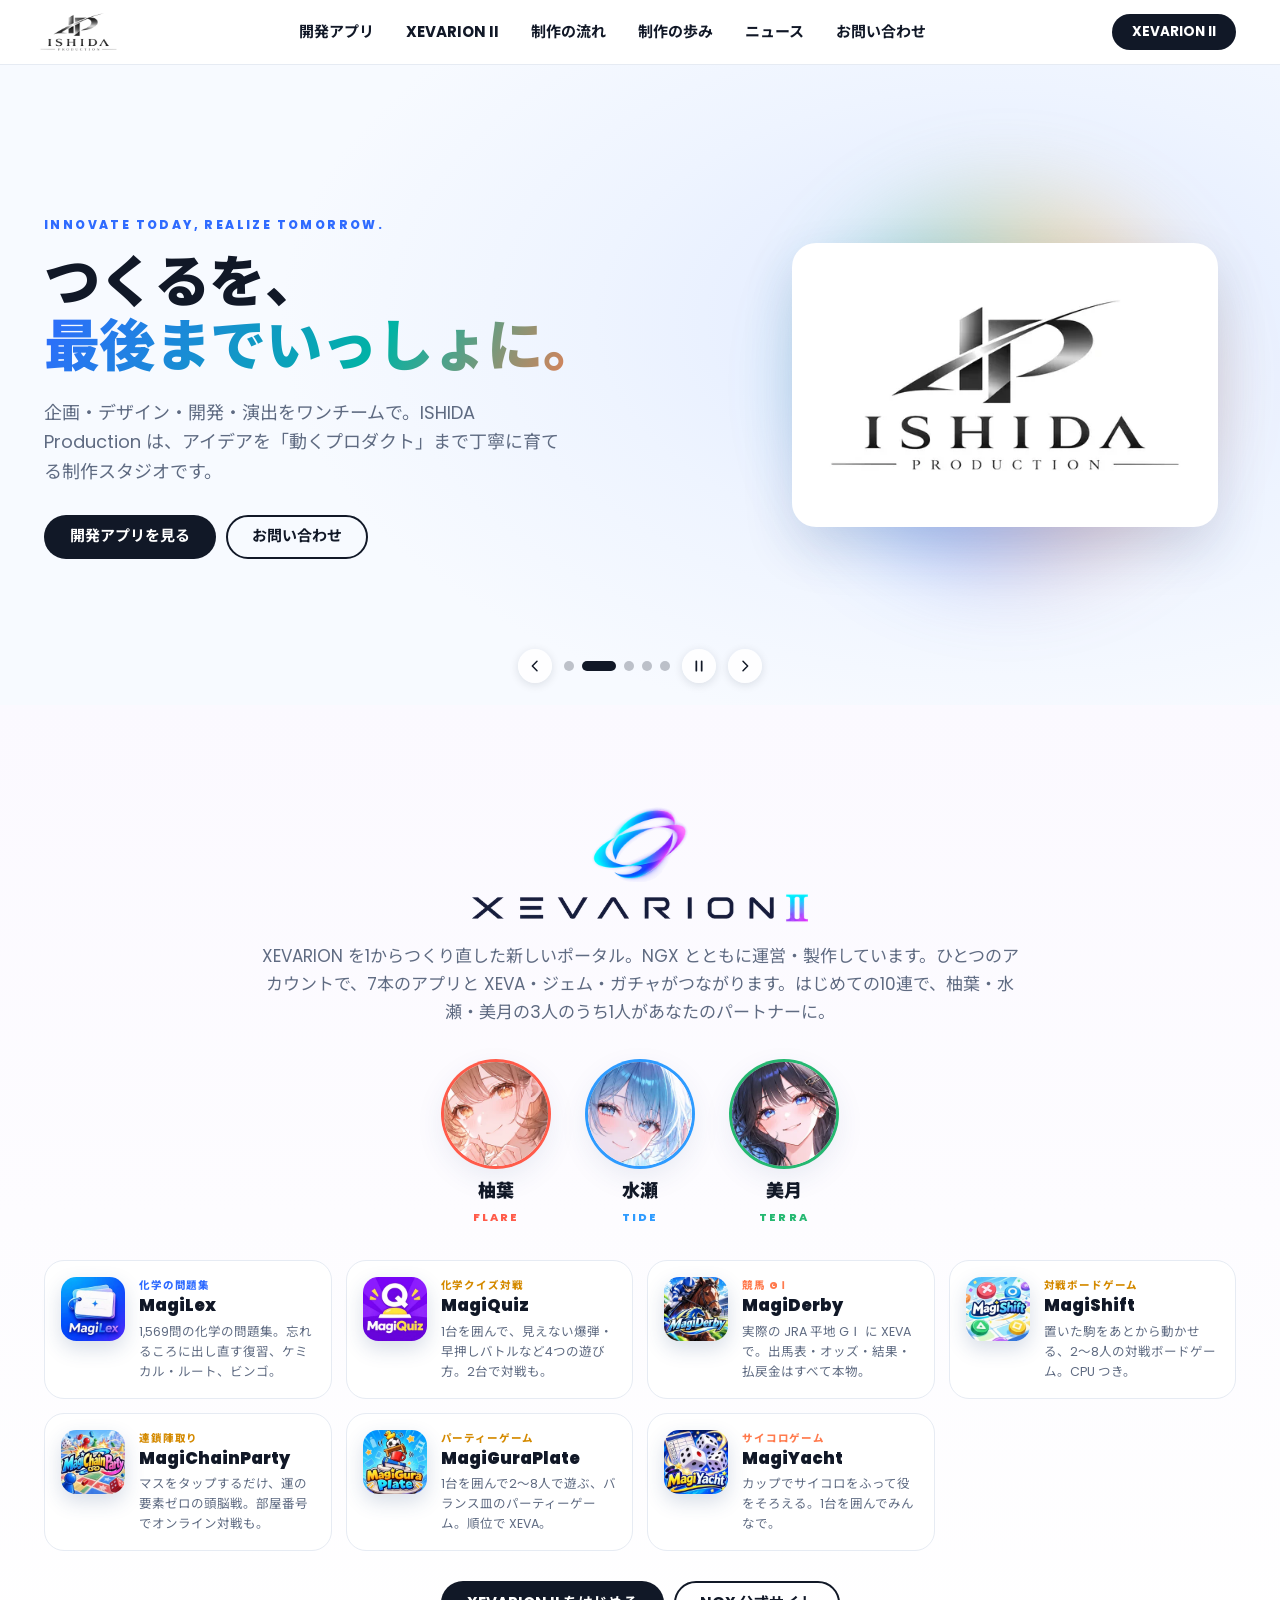
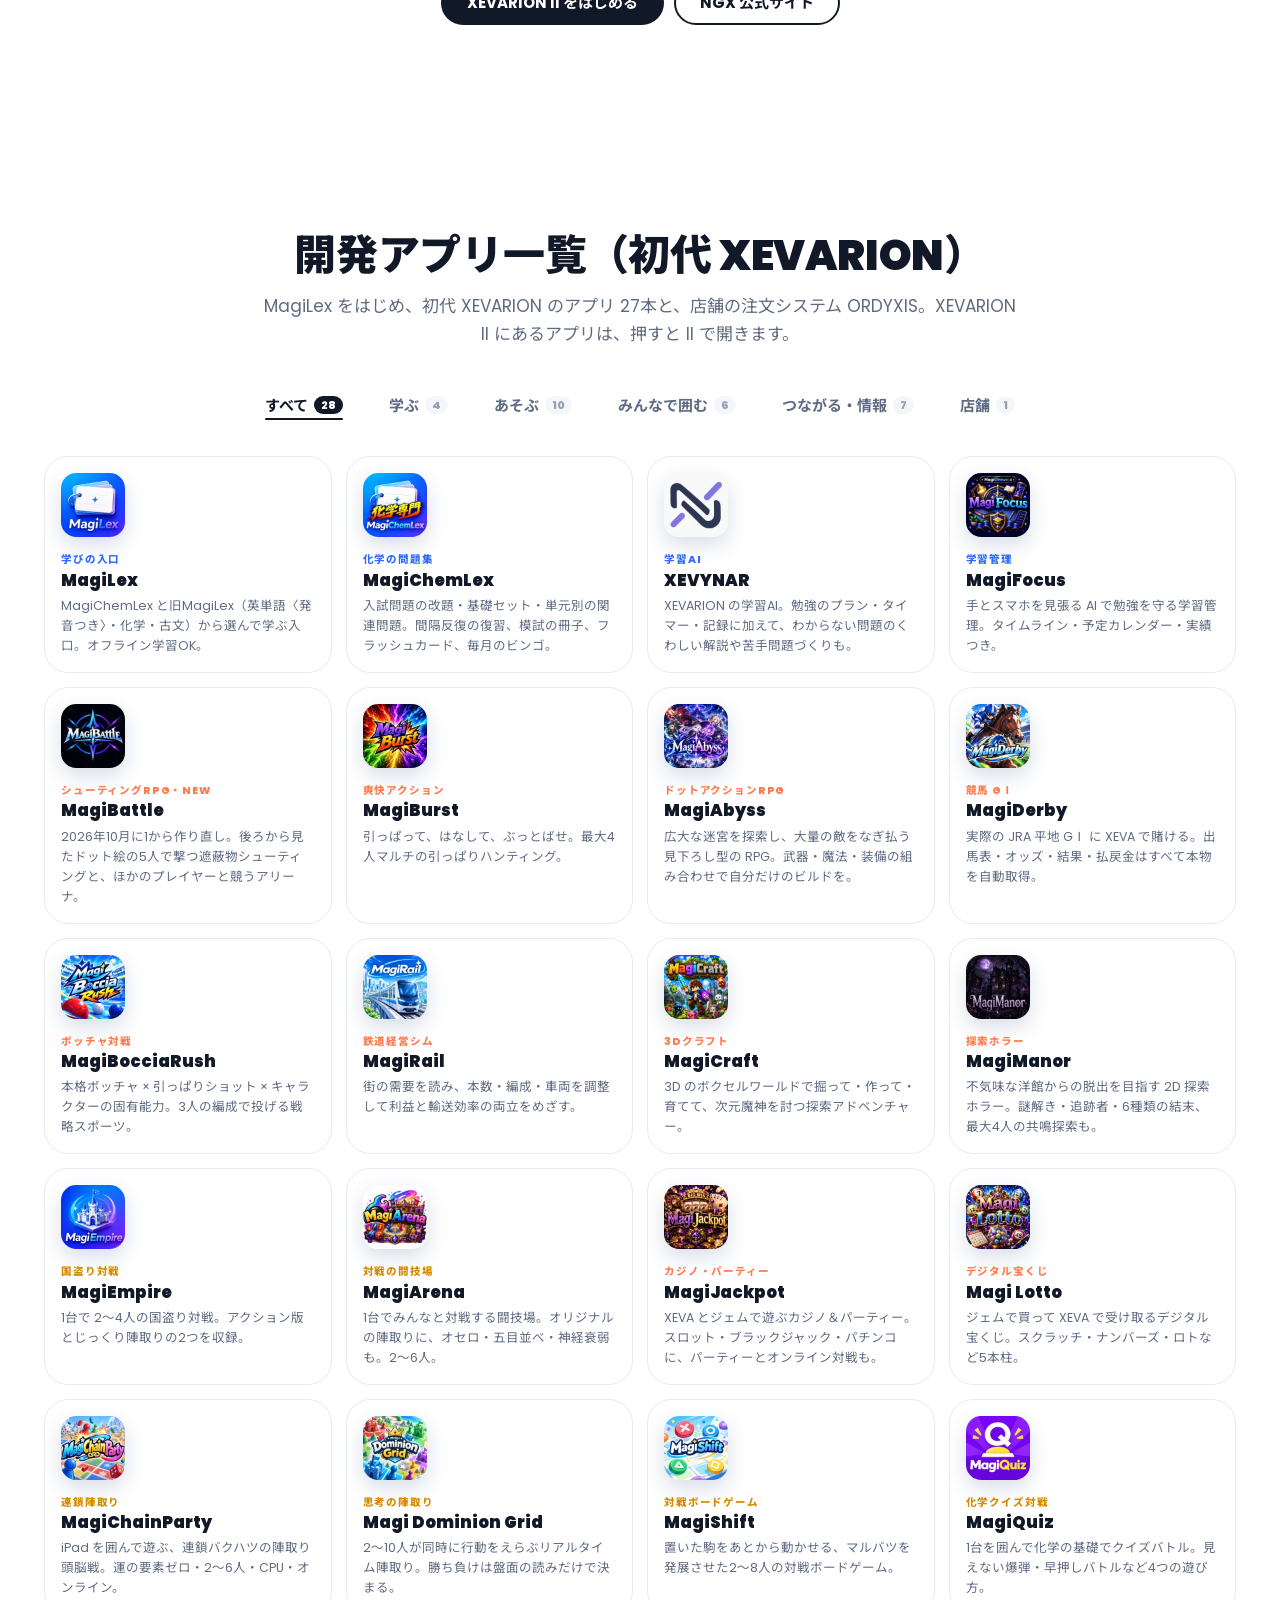
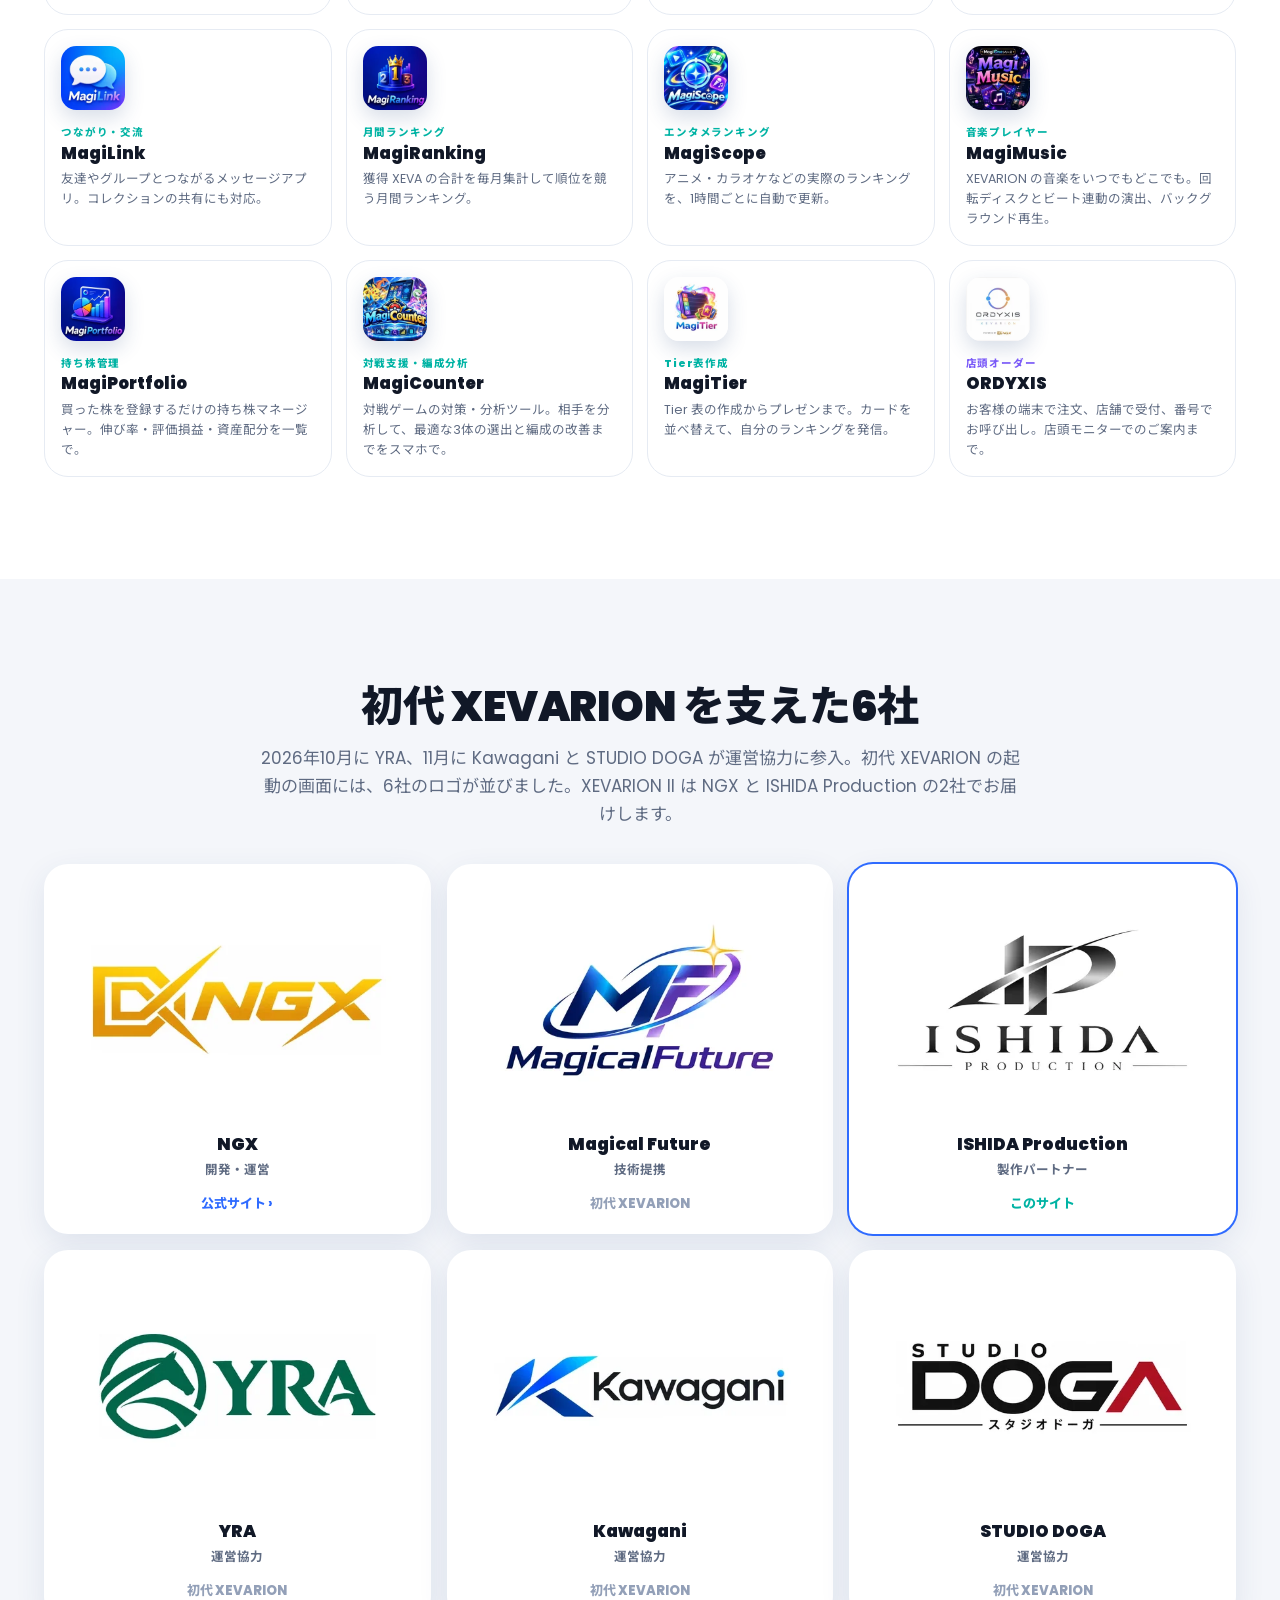
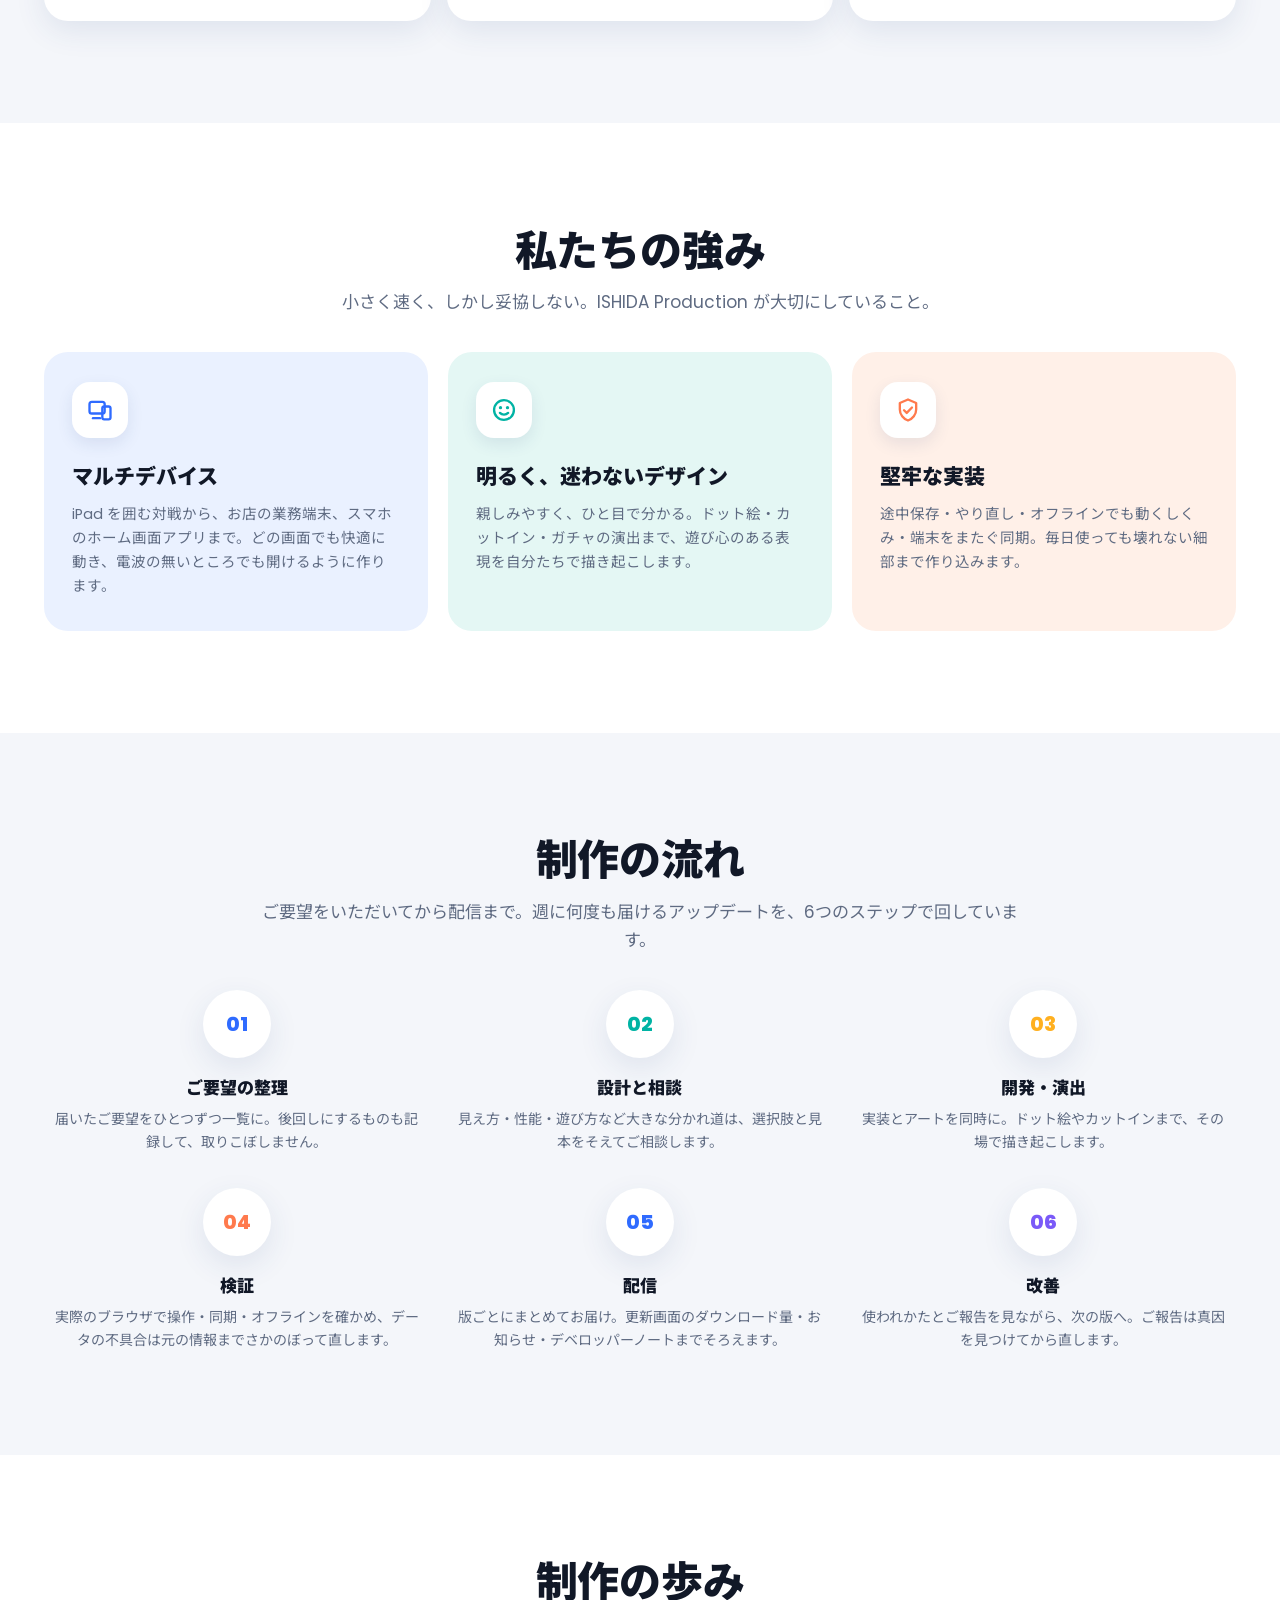
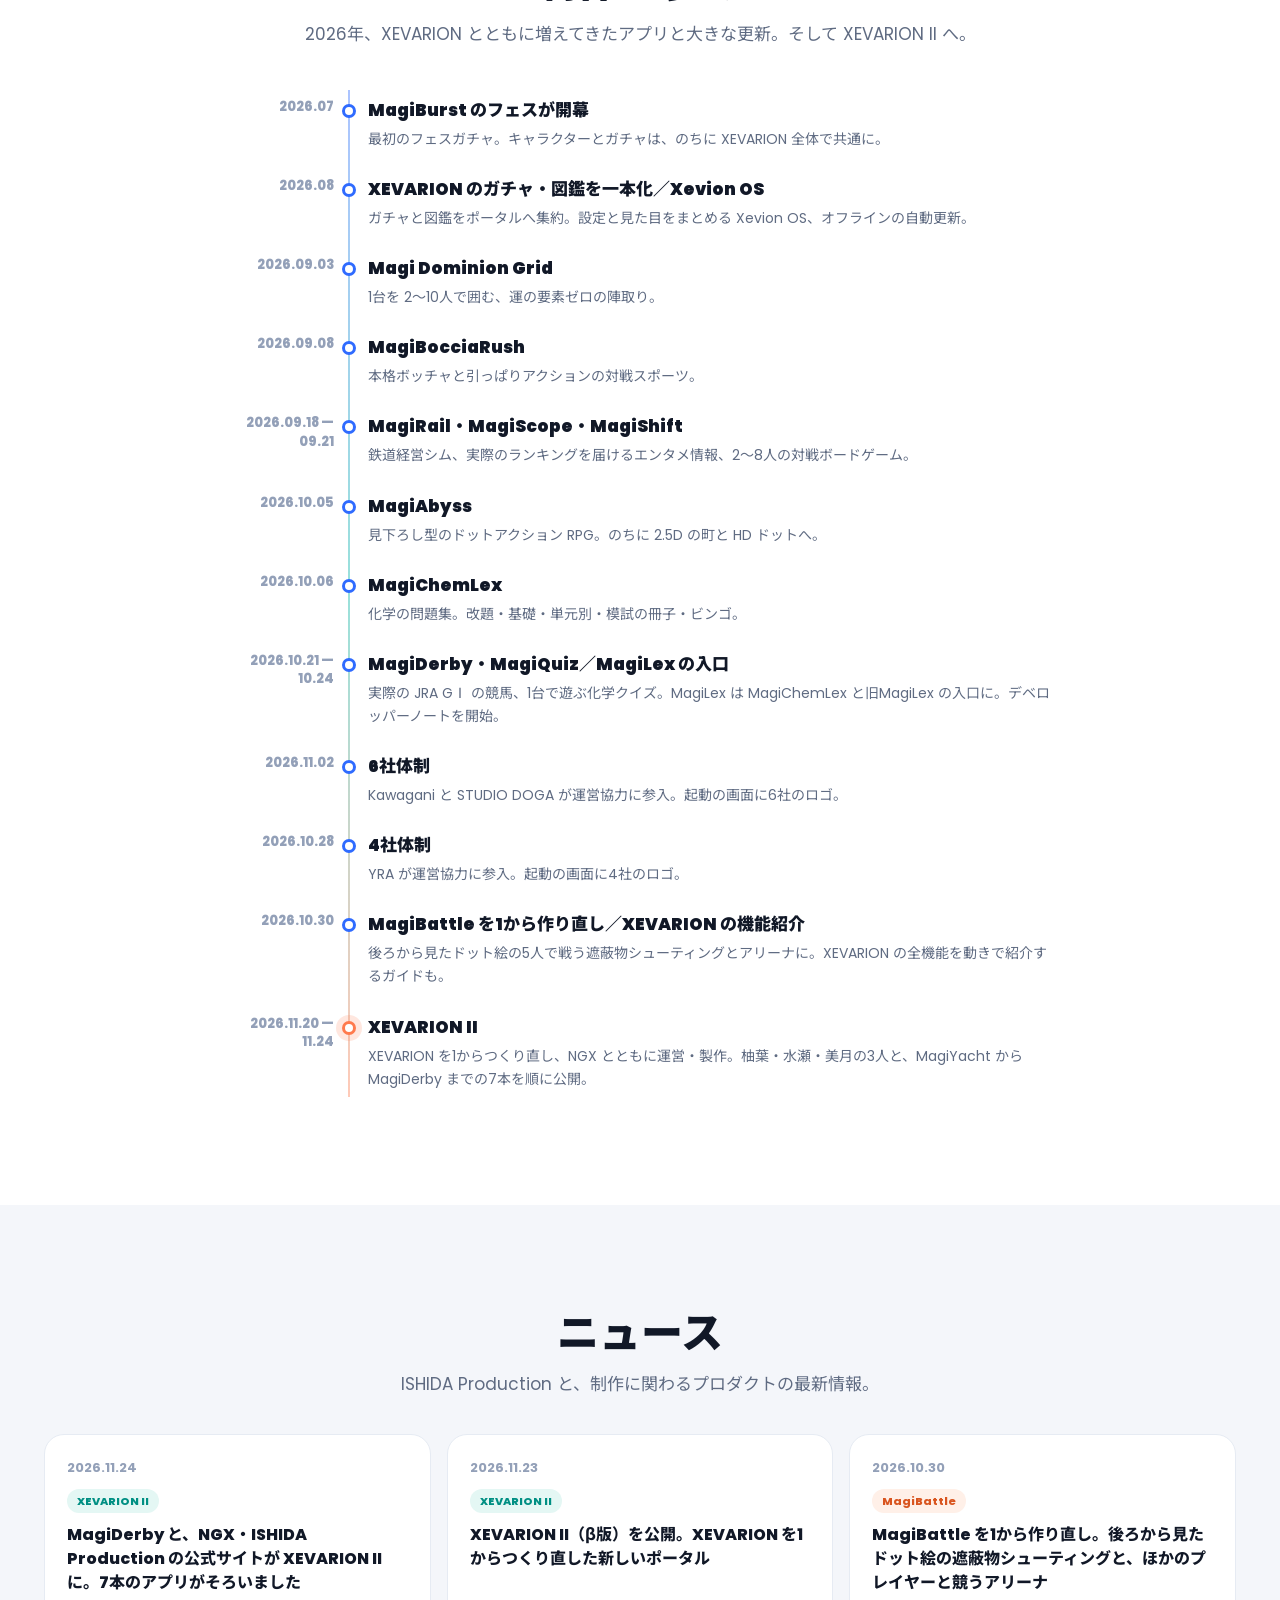
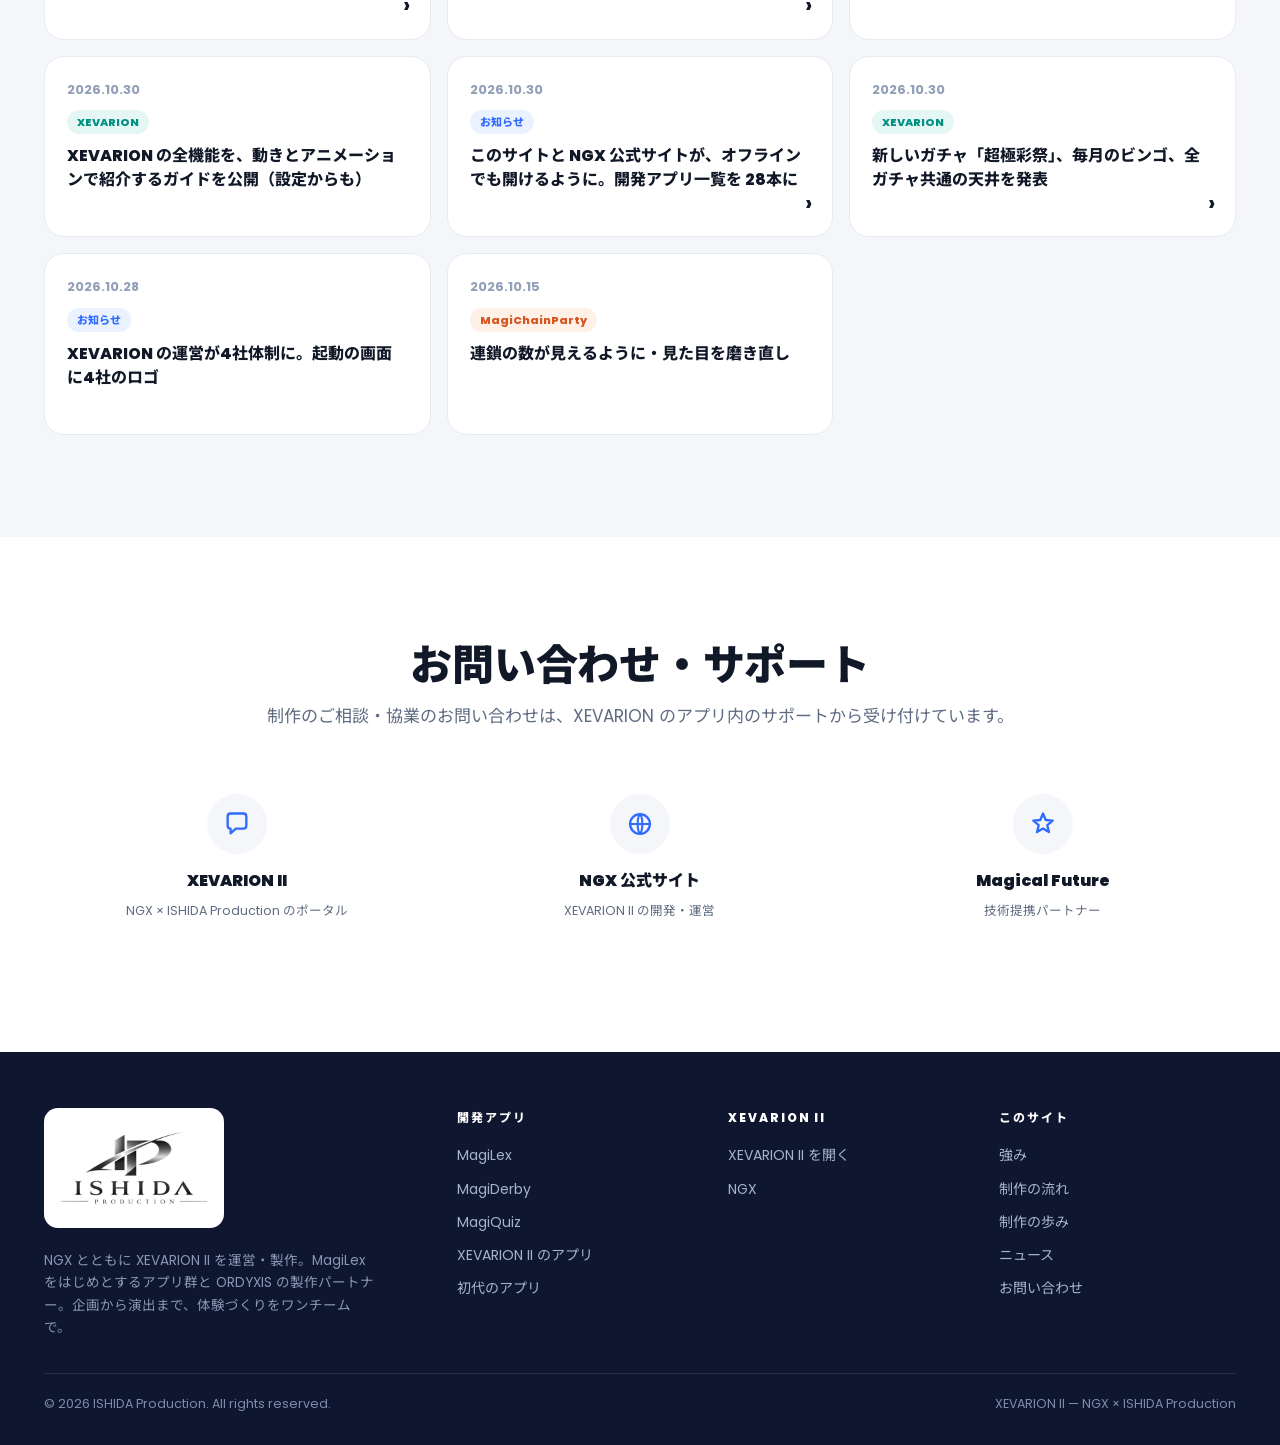
==== sites/ishida/index.html @ fee87d07 "XEVARION II 2026-11-24-2" ====
<!DOCTYPE html>
<html lang="ja">
<head>
<meta charset="UTF-8">
<meta name="viewport" content="width=device-width, initial-scale=1.0, viewport-fit=cover">
<title>ISHIDA Production — 製作パートナー | XEVARION II・ORDYXIS・MagiOneX</title>
<meta name="description" content="ISHIDA Production は、企画・デザイン・開発・演出をワンチームで手がける制作スタジオ。NGX とともに XEVARION II を運営・製作し、MagiLex をはじめとするアプリ群と ORDYXIS の製作パートナーを務めています。">
<meta name="theme-color" content="#ffffff">
<link rel="icon" href="../../assets/apps/ishida-96.webp" type="image/webp">
<link rel="apple-touch-icon" href="../../assets/apps/ishida-192.webp">
<link rel="preconnect" href="https://fonts.googleapis.com">
<link rel="preconnect" href="https://fonts.gstatic.com" crossorigin>
<link href="https://fonts.googleapis.com/css2?family=Poppins:wght@500;600;700;800&family=Noto+Sans+JP:wght@400;500;700;900&display=swap" rel="stylesheet">
<!-- ★★ 2026-10-30 作り直し（ご指定「最新の情報に更新し、1から作り直す」「NGX と分けて、Apple 以外の Samsung などの別のものをベースに」「配色は現在とあまり変わらないように」）。
     見た目は css/style.css、動き（切りかわるヒーロー・札の切りかえ・メニュー）は js/main.js。お問い合わせの入力欄はやめた（個人の情報を集めない）。
     ★★ 2026-10-30（2回目）ご指定「開発アプリ一覧に MagiLex をはじめとするほとんどのアプリ」「制作過程などの内容も最新のものに」「オフラインで開けるように」
       → 実績を<b>開発アプリ一覧</b>（28本・札で絞りこみ）に・制作の流れを今のやりかた（6ステップ）に・<b>制作の歩み</b>（年表）を追加・
         sw.js（このフォルダ）でオフラインでも開ける。
     ★ 2026-11-24 XEVARION II の src/sites/ishida へ移した（ご回答「初代は残し、II を主役に」「初代だけのアプリはリンクを外す」「II からは新しいタブで開く」）。
       ・ヒーローの1枚目と、すぐ下の節に XEVARION II（3人・7本のアプリ）。初代の開発アプリ一覧・6社・歩み・ニュースは「これまで」として残した
       ・II にあるアプリ（MagiChemLex は II の MagiLex）は ../../index.html#/app/<id> へ。初代だけのアプリ・初代のページへのリンクは外した
       ・絵：II のアプリは assets/apps/、初代だけのアプリのアイコンと6社のロゴは assets/sites/（tools/build_assets.py が art/sites/ から作る）。オフラインは II の SW -->
<link rel="stylesheet" href="css/style.css?v=1">
</head>
<body>

<!-- ===== 上のバー ===== -->
<header class="hd" id="hd">
  <div class="wrap hd-in">
    <a class="brand" href="#top" aria-label="ISHIDA Production トップへ">
      <img src="../../assets/sites/brand/ishida-540.webp" alt="ISHIDA Production">
    </a>
    <nav class="gnav" aria-label="サイト内">
      <a href="#works">開発アプリ</a>
      <a href="#xevarion2">XEVARION II</a>
      <a href="#process">制作の流れ</a>
      <a href="#history">制作の歩み</a>
      <a href="#news">ニュース</a>
      <a href="#contact">お問い合わせ</a>
    </nav>
    <div class="hd-util">
      <a class="pill sm fill" href="../../index.html">XEVARION II</a>
      <button class="hamb" id="hamb" aria-label="メニュー" aria-expanded="false"><span></span><span></span><span></span></button>
    </div>
  </div>
</header>
<div class="drawer" id="drawer" aria-hidden="true">
  <div class="drawer-in">
    <a href="#works">開発アプリ</a>
    <a href="#xevarion2">XEVARION II</a>
    <a href="#strength">強み</a>
    <a href="#process">制作の流れ</a>
    <a href="#history">制作の歩み</a>
    <a href="#news">ニュース</a>
    <a href="#contact">お問い合わせ</a>
    <a class="pill fill" href="../../index.html">XEVARION II を開く</a>
  </div>
</div>

<main id="top">

  <!-- ===== ヒーロー（切りかわるスライド） ===== -->
  <section class="kv" id="kv" aria-roledescription="carousel" aria-label="ISHIDA Production のご紹介">
    <div class="kv-track">
      <article class="kv-slide s0 on" aria-roledescription="slide" aria-label="1 / 5">
        <div class="wrap kv-in">
          <div class="kv-txt">
            <span class="kv-eye">XEVARION II ・ 2026.11</span>
            <h2>XEVARION、<br><span class="g">つぎの章へ。</span></h2>
            <p>XEVARION を1からつくり直した新しいポータル XEVARION II を、NGX とともに運営・製作しています。柚葉・水瀬・美月の3人と、7本のアプリから。</p>
            <div class="btns"><a class="pill fill" href="../../index.html">XEVARION II をはじめる</a><a class="pill line" href="#xevarion2">くわしく</a></div>
          </div>
          <div class="kv-art x2" aria-hidden="true">
            <img class="l" src="../../assets/chara/yuzuha/banner-470.webp" alt="">
            <img class="c" src="../../assets/chara/miduki/banner-470.webp" alt="">
            <img class="r" src="../../assets/chara/minase/banner-470.webp" alt="">
          </div>
        </div>
      </article>
      <article class="kv-slide s1" aria-roledescription="slide" aria-label="2 / 5">
        <div class="wrap kv-in">
          <div class="kv-txt">
            <span class="kv-eye">INNOVATE TODAY, REALIZE TOMORROW.</span>
            <h1>つくるを、<br><span class="g">最後までいっしょに。</span></h1>
            <p>企画・デザイン・開発・演出をワンチームで。ISHIDA Production は、アイデアを「動くプロダクト」まで丁寧に育てる制作スタジオです。</p>
            <div class="btns"><a class="pill fill" href="#works">開発アプリを見る</a><a class="pill line" href="#contact">お問い合わせ</a></div>
          </div>
          <div class="kv-art" aria-hidden="true">
            <div class="orb"></div>
            <img class="kv-logo" src="../../assets/sites/brand/ishida-540.webp" alt="">
          </div>
        </div>
      </article>
      <article class="kv-slide s4" aria-roledescription="slide" aria-label="3 / 5">
        <div class="wrap kv-in">
          <div class="kv-txt">
            <span class="kv-eye">28 APPS ・ ONE ACCOUNT</span>
            <h2>MagiLex から<br><span class="g">MagiBattle まで。</span></h2>
            <p>学ぶ・あそぶ・みんなで囲む・つながる。XEVARION のひとつのアカウントで使える 28本のアプリを、企画から演出まで手がけています。</p>
            <div class="btns"><a class="pill fill" href="#works">一覧を見る</a><a class="pill line" href="../../index.html">XEVARION II を開く</a></div>
          </div>
          <div class="kv-art icons" aria-hidden="true">
            <img src="../../assets/apps/lex-192.webp" alt=""><img src="../../assets/sites/apps/magibattle-192.webp" alt=""><img src="../../assets/sites/apps/magichemlex-192.webp" alt="">
            <img src="../../assets/sites/apps/magiabyss-192.webp" alt=""><img src="../../assets/sites/apps/magiburst-192.webp" alt=""><img src="../../assets/apps/derby-192.webp" alt="">
            <img src="../../assets/apps/shift-192.webp" alt=""><img src="../../assets/apps/chain-192.webp" alt=""><img src="../../assets/apps/quiz-192.webp" alt="">
          </div>
        </div>
      </article>
      <article class="kv-slide s2" aria-roledescription="slide" aria-label="4 / 5">
        <div class="wrap kv-in">
          <div class="kv-txt">
            <span class="kv-eye">XEVARION ・ 2026.10</span>
            <h2>6社で、<br><span class="g">XEVARION を。</span></h2>
            <p>NGX・Magical Future・ISHIDA Production・YRA、そして運営協力に参入した Kawagani と STUDIO DOGA。起動の画面に並ぶ6社のロゴとともに、毎日の体験をお届けします。</p>
            <div class="btns"><a class="pill fill" href="#xevarion">体制を見る</a><a class="pill line" href="../../index.html">XEVARION II を開く</a></div>
          </div>
          <div class="kv-art grid4" aria-hidden="true">
            <span><img src="../../assets/sites/brand/ngx-540.webp" alt=""></span>
            <span><img src="../../assets/sites/brand/magicalfuture-540.webp" alt=""></span>
            <span><img src="../../assets/sites/brand/ishida-540.webp" alt=""></span>
            <span><img src="../../assets/sites/brand/yra-540.webp" alt=""></span>
            <span><img src="../../assets/sites/brand/kawagani-540.webp" alt=""></span>
            <span><img src="../../assets/sites/brand/studiodoga-540.webp" alt=""></span>
          </div>
        </div>
      </article>
      <article class="kv-slide s3" aria-roledescription="slide" aria-label="5 / 5">
        <div class="wrap kv-in">
          <div class="kv-txt">
            <span class="kv-eye">ONLINE ORDER SYSTEM</span>
            <h2>お店の注文を、<br><span class="g">スマホから。</span></h2>
            <p>ORDYXIS は、お客様の端末で注文し、番号でお呼び出しする店頭オンラインオーダーシステム。ISHIDA Production が製作パートナーを務めています。</p>
            <div class="btns"><a class="pill fill" href="#works">そのほかの開発アプリ</a></div>
          </div>
          <div class="kv-art app" aria-hidden="true">
            <img src="../../assets/sites/apps/ordyxis-512.webp" alt="">
          </div>
        </div>
      </article>
    </div>
    <div class="kv-ctl">
      <button class="kv-arrow prev" id="kvPrev" aria-label="前へ"><svg viewBox="0 0 24 24"><path d="M15 5l-7 7 7 7" fill="none" stroke="currentColor" stroke-width="2.2" stroke-linecap="round" stroke-linejoin="round"/></svg></button>
      <div class="kv-dots" id="kvDots" role="tablist"></div>
      <button class="kv-play" id="kvPlay" aria-label="一時停止"><svg class="ps" viewBox="0 0 24 24"><path d="M8 5v14M16 5v14" stroke="currentColor" stroke-width="2.6" stroke-linecap="round"/></svg><svg class="pl" viewBox="0 0 24 24"><path d="M8 5l11 7-11 7z" fill="currentColor"/></svg></button>
      <button class="kv-arrow next" id="kvNext" aria-label="次へ"><svg viewBox="0 0 24 24"><path d="M9 5l7 7-7 7" fill="none" stroke="currentColor" stroke-width="2.2" stroke-linecap="round" stroke-linejoin="round"/></svg></button>
    </div>
  </section>

  <!-- ===== XEVARION II（2026-11-24・主役） ===== -->
  <section class="sec x2" id="xevarion2">
    <div class="wrap">
      <div class="sec-hd rv">
        <img class="x2-mark" src="../../assets/brand/mark-512.webp" alt=""><img class="x2-word" src="../../assets/brand/wordmark-navy-560.webp" alt="XEVARION II">
        <p>XEVARION を1からつくり直した新しいポータル。NGX とともに運営・製作しています。ひとつのアカウントで、7本のアプリと XEVA・ジェム・ガチャがつながります。はじめての10連で、柚葉・水瀬・美月の3人のうち1人があなたのパートナーに。</p>
      </div>
      <div class="x2-chars rv">
        <span style="--c:#ff5b4a"><img src="../../assets/chara/yuzuha/face-256.webp" alt="" loading="lazy"><b>柚葉</b><small>FLARE</small></span>
        <span style="--c:#2e9bff"><img src="../../assets/chara/minase/face-256.webp" alt="" loading="lazy"><b>水瀬</b><small>TIDE</small></span>
        <span style="--c:#25b871"><img src="../../assets/chara/miduki/face-256.webp" alt="" loading="lazy"><b>美月</b><small>TERRA</small></span>
      </div>
      <div class="apps">
        <a class="app rv" data-c="learn" href="../../index.html#/app/lex"><img src="../../assets/apps/lex-192.webp" alt="" loading="lazy"><span><small>化学の問題集</small><b>MagiLex</b><i>1,569問の化学の問題集。忘れるころに出し直す復習、ケミカル・ルート、ビンゴ。</i></span></a>
        <a class="app rv d1" data-c="party" href="../../index.html#/app/quiz"><img src="../../assets/apps/quiz-192.webp" alt="" loading="lazy"><span><small>化学クイズ対戦</small><b>MagiQuiz</b><i>1台を囲んで、見えない爆弾・早押しバトルなど4つの遊び方。2台で対戦も。</i></span></a>
        <a class="app rv d2" data-c="game" href="../../index.html#/app/derby"><img src="../../assets/apps/derby-192.webp" alt="" loading="lazy"><span><small>競馬 GⅠ</small><b>MagiDerby</b><i>実際の JRA 平地 GⅠ に XEVA で。出馬表・オッズ・結果・払戻金はすべて本物。</i></span></a>
        <a class="app rv d3" data-c="party" href="../../index.html#/app/shift"><img src="../../assets/apps/shift-192.webp" alt="" loading="lazy"><span><small>対戦ボードゲーム</small><b>MagiShift</b><i>置いた駒をあとから動かせる、2〜8人の対戦ボードゲーム。CPU つき。</i></span></a>
        <a class="app rv" data-c="party" href="../../index.html#/app/chain"><img src="../../assets/apps/chain-192.webp" alt="" loading="lazy"><span><small>連鎖陣取り</small><b>MagiChainParty</b><i>マスをタップするだけ、運の要素ゼロの頭脳戦。部屋番号でオンライン対戦も。</i></span></a>
        <a class="app rv d1" data-c="party" href="../../index.html#/app/gura"><img src="../../assets/apps/gura-192.webp" alt="" loading="lazy"><span><small>パーティーゲーム</small><b>MagiGuraPlate</b><i>1台を囲んで2〜8人で遊ぶ、バランス皿のパーティーゲーム。順位で XEVA。</i></span></a>
        <a class="app rv d2" data-c="game" href="../../index.html#/app/yacht"><img src="../../assets/apps/yacht-192.webp" alt="" loading="lazy"><span><small>サイコロゲーム</small><b>MagiYacht</b><i>カップでサイコロをふって役をそろえる。1台を囲んでみんなで。</i></span></a>
      </div>
      <div class="btns x2-btns rv"><a class="pill fill" href="../../index.html">XEVARION II をはじめる</a><a class="pill line" href="../ngx/">NGX 公式サイト</a></div>
    </div>
  </section>

  <!-- ===== 開発アプリ一覧（札で絞りこむ） ===== -->
  <section class="sec" id="works">
    <div class="wrap">
      <div class="sec-hd rv">
        <h2>開発アプリ一覧（初代 XEVARION）</h2>
        <p>MagiLex をはじめ、初代 XEVARION のアプリ 27本と、店舗の注文システム ORDYXIS。XEVARION II にあるアプリは、押すと II で開きます。</p>
      </div>
      <div class="tabs rv" role="tablist" aria-label="アプリの種類">
        <button class="tab on" data-f="all" role="tab" aria-selected="true">すべて<em>28</em></button>
        <button class="tab" data-f="learn" role="tab" aria-selected="false">学ぶ<em>4</em></button>
        <button class="tab" data-f="game" role="tab" aria-selected="false">あそぶ<em>10</em></button>
        <button class="tab" data-f="party" role="tab" aria-selected="false">みんなで囲む<em>6</em></button>
        <button class="tab" data-f="info" role="tab" aria-selected="false">つながる・情報<em>7</em></button>
        <button class="tab" data-f="store" role="tab" aria-selected="false">店舗<em>1</em></button>
      </div>
      <div class="apps" id="cards">
        <!-- 学ぶ -->
        <a class="app card rv" data-c="learn" href="../../index.html#/app/lex"><img src="../../assets/apps/lex-192.webp" alt="" loading="lazy"><span><small>学びの入口</small><b>MagiLex</b><i>MagiChemLex と旧MagiLex（英単語〈発音つき〉・化学・古文）から選んで学ぶ入口。オフライン学習OK。</i></span></a>
        <a class="app card rv d1" data-c="learn" href="../../index.html#/app/lex"><img src="../../assets/sites/apps/magichemlex-192.webp" alt="" loading="lazy"><span><small>化学の問題集</small><b>MagiChemLex</b><i>入試問題の改題・基礎セット・単元別の関連問題。間隔反復の復習、模試の冊子、フラッシュカード、毎月のビンゴ。</i></span></a>
        <div class="app card rv d2" data-c="learn"><img src="../../assets/sites/apps/xevynar-192.webp" alt="" loading="lazy"><span><small>学習AI</small><b>XEVYNAR</b><i>XEVARION の学習AI。勉強のプラン・タイマー・記録に加えて、わからない問題のくわしい解説や苦手問題づくりも。</i></span></div>
        <div class="app card rv d3" data-c="learn"><img src="../../assets/sites/apps/magifocus-192.webp" alt="" loading="lazy"><span><small>学習管理</small><b>MagiFocus</b><i>手とスマホを見張る AI で勉強を守る学習管理。タイムライン・予定カレンダー・実績つき。</i></span></div>
        <!-- あそぶ -->
        <div class="app card rv" data-c="game"><img src="../../assets/sites/apps/magibattle-192.webp" alt="" loading="lazy"><span><small>シューティングRPG・NEW</small><b>MagiBattle</b><i>2026年10月に1から作り直し。後ろから見たドット絵の5人で撃つ遮蔽物シューティングと、ほかのプレイヤーと競うアリーナ。</i></span></div>
        <div class="app card rv d1" data-c="game"><img src="../../assets/sites/apps/magiburst-192.webp" alt="" loading="lazy"><span><small>爽快アクション</small><b>MagiBurst</b><i>引っぱって、はなして、ぶっとばせ。最大4人マルチの引っぱりハンティング。</i></span></div>
        <div class="app card rv d2" data-c="game"><img src="../../assets/sites/apps/magiabyss-192.webp" alt="" loading="lazy"><span><small>ドットアクションRPG</small><b>MagiAbyss</b><i>広大な迷宮を探索し、大量の敵をなぎ払う見下ろし型の RPG。武器・魔法・装備の組み合わせで自分だけのビルドを。</i></span></div>
        <a class="app card rv d3" data-c="game" href="../../index.html#/app/derby"><img src="../../assets/apps/derby-192.webp" alt="" loading="lazy"><span><small>競馬 GⅠ</small><b>MagiDerby</b><i>実際の JRA 平地 GⅠ に XEVA で賭ける。出馬表・オッズ・結果・払戻金はすべて本物を自動取得。</i></span></a>
        <div class="app card rv" data-c="game"><img src="../../assets/sites/apps/magibocciarush-192.webp" alt="" loading="lazy"><span><small>ボッチャ対戦</small><b>MagiBocciaRush</b><i>本格ボッチャ × 引っぱりショット × キャラクターの固有能力。3人の編成で投げる戦略スポーツ。</i></span></div>
        <div class="app card rv d1" data-c="game"><img src="../../assets/sites/apps/magirail-192.webp" alt="" loading="lazy"><span><small>鉄道経営シム</small><b>MagiRail</b><i>街の需要を読み、本数・編成・車両を調整して利益と輸送効率の両立をめざす。</i></span></div>
        <div class="app card rv d2" data-c="game"><img src="../../assets/sites/apps/magicraft-192.webp" alt="" loading="lazy"><span><small>3Dクラフト</small><b>MagiCraft</b><i>3D のボクセルワールドで掘って・作って・育てて、次元魔神を討つ探索アドベンチャー。</i></span></div>
        <div class="app card rv d3" data-c="game"><img src="../../assets/sites/apps/magimanor-192.webp" alt="" loading="lazy"><span><small>探索ホラー</small><b>MagiManor</b><i>不気味な洋館からの脱出を目指す 2D 探索ホラー。謎解き・追跡者・6種類の結末、最大4人の共鳴探索も。</i></span></div>
        <div class="app card rv" data-c="party"><img src="../../assets/sites/apps/magiempire-192.webp" alt="" loading="lazy"><span><small>国盗り対戦</small><b>MagiEmpire</b><i>1台で 2〜4人の国盗り対戦。アクション版とじっくり陣取りの2つを収録。</i></span></div>
        <div class="app card rv d1" data-c="party"><img src="../../assets/sites/apps/magiarena-192.webp" alt="" loading="lazy"><span><small>対戦の闘技場</small><b>MagiArena</b><i>1台でみんなと対戦する闘技場。オリジナルの陣取りに、オセロ・五目並べ・神経衰弱も。2〜6人。</i></span></div>
        <div class="app card rv d2" data-c="game"><img src="../../assets/sites/apps/magijackpot-192.webp" alt="" loading="lazy"><span><small>カジノ・パーティー</small><b>MagiJackpot</b><i>XEVA とジェムで遊ぶカジノ＆パーティー。スロット・ブラックジャック・パチンコに、パーティーとオンライン対戦も。</i></span></div>
        <div class="app card rv d3" data-c="game"><img src="../../assets/sites/apps/magilotto-192.webp" alt="" loading="lazy"><span><small>デジタル宝くじ</small><b>Magi Lotto</b><i>ジェムで買って XEVA で受け取るデジタル宝くじ。スクラッチ・ナンバーズ・ロトなど5本柱。</i></span></div>
        <!-- みんなで囲む -->
        <a class="app card rv" data-c="party" href="../../index.html#/app/chain"><img src="../../assets/apps/chain-192.webp" alt="" loading="lazy"><span><small>連鎖陣取り</small><b>MagiChainParty</b><i>iPad を囲んで遊ぶ、連鎖バクハツの陣取り頭脳戦。運の要素ゼロ・2〜6人・CPU・オンライン。</i></span></a>
        <div class="app card rv d1" data-c="party"><img src="../../assets/sites/apps/magidominiongrid-192.webp" alt="" loading="lazy"><span><small>思考の陣取り</small><b>Magi Dominion Grid</b><i>2〜10人が同時に行動をえらぶリアルタイム陣取り。勝ち負けは盤面の読みだけで決まる。</i></span></div>
        <a class="app card rv d2" data-c="party" href="../../index.html#/app/shift"><img src="../../assets/apps/shift-192.webp" alt="" loading="lazy"><span><small>対戦ボードゲーム</small><b>MagiShift</b><i>置いた駒をあとから動かせる、マルバツを発展させた2〜8人の対戦ボードゲーム。</i></span></a>
        <a class="app card rv d3" data-c="party" href="../../index.html#/app/quiz"><img src="../../assets/apps/quiz-192.webp" alt="" loading="lazy"><span><small>化学クイズ対戦</small><b>MagiQuiz</b><i>1台を囲んで化学の基礎でクイズバトル。見えない爆弾・早押しバトルなど4つの遊び方。</i></span></a>
        <!-- つながる・情報 -->
        <div class="app card rv" data-c="info"><img src="../../assets/sites/apps/magilink-192.webp" alt="" loading="lazy"><span><small>つながり・交流</small><b>MagiLink</b><i>友達やグループとつながるメッセージアプリ。コレクションの共有にも対応。</i></span></div>
        <div class="app card rv d1" data-c="info"><img src="../../assets/sites/apps/magiranking-192.webp" alt="" loading="lazy"><span><small>月間ランキング</small><b>MagiRanking</b><i>獲得 XEVA の合計を毎月集計して順位を競う月間ランキング。</i></span></div>
        <div class="app card rv d2" data-c="info"><img src="../../assets/sites/apps/magiscope-192.webp" alt="" loading="lazy"><span><small>エンタメランキング</small><b>MagiScope</b><i>アニメ・カラオケなどの実際のランキングを、1時間ごとに自動で更新。</i></span></div>
        <div class="app card rv d3" data-c="info"><img src="../../assets/sites/apps/magimusic-192.webp" alt="" loading="lazy"><span><small>音楽プレイヤー</small><b>MagiMusic</b><i>XEVARION の音楽をいつでもどこでも。回転ディスクとビート連動の演出、バックグラウンド再生。</i></span></div>
        <div class="app card rv" data-c="info"><img src="../../assets/sites/apps/magiportfolio-192.webp" alt="" loading="lazy"><span><small>持ち株管理</small><b>MagiPortfolio</b><i>買った株を登録するだけの持ち株マネージャー。伸び率・評価損益・資産配分を一覧で。</i></span></div>
        <div class="app card rv d1" data-c="info"><img src="../../assets/sites/apps/magicounter-192.webp" alt="" loading="lazy"><span><small>対戦支援・編成分析</small><b>MagiCounter</b><i>対戦ゲームの対策・分析ツール。相手を分析して、最適な3体の選出と編成の改善までをスマホで。</i></span></div>
        <div class="app card rv d2" data-c="info"><img src="../../assets/sites/apps/magitier-192.webp" alt="" loading="lazy"><span><small>Tier表作成</small><b>MagiTier</b><i>Tier 表の作成からプレゼンまで。カードを並べ替えて、自分のランキングを発信。</i></span></div>
        <!-- 店舗 -->
        <div class="app card rv d3" data-c="store"><img src="../../assets/sites/apps/ordyxis-192.webp" alt="" loading="lazy"><span><small>店頭オーダー</small><b>ORDYXIS</b><i>お客様の端末で注文、店舗で受付、番号でお呼び出し。店頭モニターでのご案内まで。</i></span></div>
      </div>
    </div>
  </section>

  <!-- ===== XEVARION の6社 ===== -->
  <section class="sec gray" id="xevarion">
    <div class="wrap">
      <div class="sec-hd rv">
        <h2>初代 XEVARION を支えた6社</h2>
        <p>2026年10月に YRA、11月に Kawagani と STUDIO DOGA が運営協力に参入。初代 XEVARION の起動の画面には、6社のロゴが並びました。XEVARION II は NGX と ISHIDA Production の2社でお届けします。</p>
      </div>
      <div class="co4">
        <div class="co rv"><span class="lg"><img src="../../assets/sites/brand/ngx-540.webp" alt="NGX" loading="lazy"></span><b>NGX</b><small>開発・運営</small><a class="lk" href="../ngx/">公式サイト</a></div>
        <div class="co rv d1"><span class="lg"><img src="../../assets/sites/brand/magicalfuture-540.webp" alt="Magical Future" loading="lazy"></span><b>Magical Future</b><small>技術提携</small><span class="lk off">初代 XEVARION</span></div>
        <div class="co me rv d2"><span class="lg"><img src="../../assets/sites/brand/ishida-540.webp" alt="ISHIDA Production" loading="lazy"></span><b>ISHIDA Production</b><small>製作パートナー</small><span class="lk here">このサイト</span></div>
        <div class="co rv d3"><span class="lg"><img src="../../assets/sites/brand/yra-540.webp" alt="YRA" loading="lazy"></span><b>YRA</b><small>運営協力</small><span class="lk off">初代 XEVARION</span></div>
        <div class="co rv"><span class="lg"><img src="../../assets/sites/brand/kawagani-540.webp" alt="Kawagani" loading="lazy"></span><b>Kawagani</b><small>運営協力</small><span class="lk off">初代 XEVARION</span></div>
        <div class="co rv d1"><span class="lg"><img src="../../assets/sites/brand/studiodoga-540.webp" alt="STUDIO DOGA" loading="lazy"></span><b>STUDIO DOGA</b><small>運営協力</small><span class="lk off">初代 XEVARION</span></div>
      </div>
    </div>
  </section>

  <!-- ===== 強み ===== -->
  <section class="sec" id="strength">
    <div class="wrap">
      <div class="sec-hd rv">
        <h2>私たちの強み</h2>
        <p>小さく速く、しかし妥協しない。ISHIDA Production が大切にしていること。</p>
      </div>
      <div class="feats">
        <div class="feat b rv">
          <span class="fi"><svg viewBox="0 0 24 24"><rect x="3" y="5" width="13" height="10" rx="2" fill="none" stroke="currentColor" stroke-width="2"/><rect x="14" y="9" width="7" height="11" rx="1.6" fill="none" stroke="currentColor" stroke-width="2"/><path d="M6 19h6" stroke="currentColor" stroke-width="2" stroke-linecap="round"/></svg></span>
          <h3>マルチデバイス</h3>
          <p>iPad を囲む対戦から、お店の業務端末、スマホのホーム画面アプリまで。どの画面でも快適に動き、電波の無いところでも開けるように作ります。</p>
        </div>
        <div class="feat t rv d1">
          <span class="fi"><svg viewBox="0 0 24 24"><circle cx="12" cy="12" r="8.5" fill="none" stroke="currentColor" stroke-width="2"/><circle cx="9" cy="10" r="1.4" fill="currentColor"/><circle cx="15" cy="10" r="1.4" fill="currentColor"/><path d="M8.5 14.5c1.9 2 5.1 2 7 0" fill="none" stroke="currentColor" stroke-width="2" stroke-linecap="round"/></svg></span>
          <h3>明るく、迷わないデザイン</h3>
          <p>親しみやすく、ひと目で分かる。ドット絵・カットイン・ガチャの演出まで、遊び心のある表現を自分たちで描き起こします。</p>
        </div>
        <div class="feat o rv d2">
          <span class="fi"><svg viewBox="0 0 24 24"><path d="M12 3l7 3v5.5c0 4.4-3 8.2-7 9.5-4-1.3-7-5.1-7-9.5V6z" fill="none" stroke="currentColor" stroke-width="2" stroke-linejoin="round"/><path d="M8.6 12.2l2.3 2.3 4.5-4.6" fill="none" stroke="currentColor" stroke-width="2" stroke-linecap="round" stroke-linejoin="round"/></svg></span>
          <h3>堅牢な実装</h3>
          <p>途中保存・やり直し・オフラインでも動くしくみ・端末をまたぐ同期。毎日使っても壊れない細部まで作り込みます。</p>
        </div>
      </div>
    </div>
  </section>

  <!-- ===== 制作の流れ（いまのやりかた） ===== -->
  <section class="sec gray" id="process">
    <div class="wrap">
      <div class="sec-hd rv">
        <h2>制作の流れ</h2>
        <p>ご要望をいただいてから配信まで。週に何度も届けるアップデートを、6つのステップで回しています。</p>
      </div>
      <ol class="steps six">
        <li class="rv"><span class="n">01</span><b>ご要望の整理</b><p>届いたご要望をひとつずつ一覧に。後回しにするものも記録して、取りこぼしません。</p></li>
        <li class="rv d1"><span class="n">02</span><b>設計と相談</b><p>見え方・性能・遊び方など大きな分かれ道は、選択肢と見本をそえてご相談します。</p></li>
        <li class="rv d2"><span class="n">03</span><b>開発・演出</b><p>実装とアートを同時に。ドット絵やカットインまで、その場で描き起こします。</p></li>
        <li class="rv d3"><span class="n">04</span><b>検証</b><p>実際のブラウザで操作・同期・オフラインを確かめ、データの不具合は元の情報までさかのぼって直します。</p></li>
        <li class="rv"><span class="n">05</span><b>配信</b><p>版ごとにまとめてお届け。更新画面のダウンロード量・お知らせ・デベロッパーノートまでそろえます。</p></li>
        <li class="rv d1"><span class="n">06</span><b>改善</b><p>使われかたとご報告を見ながら、次の版へ。ご報告は真因を見つけてから直します。</p></li>
      </ol>
    </div>
  </section>

  <!-- ===== 制作の歩み（年表） ===== -->
  <section class="sec" id="history">
    <div class="wrap">
      <div class="sec-hd rv">
        <h2>制作の歩み</h2>
        <p>2026年、XEVARION とともに増えてきたアプリと大きな更新。そして XEVARION II へ。</p>
      </div>
      <ol class="tl">
        <li class="rv"><time>2026.07</time><b>MagiBurst のフェスが開幕</b><p>最初のフェスガチャ。キャラクターとガチャは、のちに XEVARION 全体で共通に。</p></li>
        <li class="rv"><time>2026.08</time><b>XEVARION のガチャ・図鑑を一本化／Xevion OS</b><p>ガチャと図鑑をポータルへ集約。設定と見た目をまとめる Xevion OS、オフラインの自動更新。</p></li>
        <li class="rv"><time>2026.09.03</time><b>Magi Dominion Grid</b><p>1台を 2〜10人で囲む、運の要素ゼロの陣取り。</p></li>
        <li class="rv"><time>2026.09.08</time><b>MagiBocciaRush</b><p>本格ボッチャと引っぱりアクションの対戦スポーツ。</p></li>
        <li class="rv"><time>2026.09.18 — 09.21</time><b>MagiRail・MagiScope・MagiShift</b><p>鉄道経営シム、実際のランキングを届けるエンタメ情報、2〜8人の対戦ボードゲーム。</p></li>
        <li class="rv"><time>2026.10.05</time><b>MagiAbyss</b><p>見下ろし型のドットアクション RPG。のちに 2.5D の町と HD ドットへ。</p></li>
        <li class="rv"><time>2026.10.06</time><b>MagiChemLex</b><p>化学の問題集。改題・基礎・単元別・模試の冊子・ビンゴ。</p></li>
        <li class="rv"><time>2026.10.21 — 10.24</time><b>MagiDerby・MagiQuiz／MagiLex の入口</b><p>実際の JRA GⅠ の競馬、1台で遊ぶ化学クイズ。MagiLex は MagiChemLex と旧MagiLex の入口に。デベロッパーノートを開始。</p></li>
        <li class="rv"><time>2026.11.02</time><b>6社体制</b><p>Kawagani と STUDIO DOGA が運営協力に参入。起動の画面に6社のロゴ。</p></li>
        <li class="rv"><time>2026.10.28</time><b>4社体制</b><p>YRA が運営協力に参入。起動の画面に4社のロゴ。</p></li>
        <li class="rv"><time>2026.10.30</time><b>MagiBattle を1から作り直し／XEVARION の機能紹介</b><p>後ろから見たドット絵の5人で戦う遮蔽物シューティングとアリーナに。XEVARION の全機能を動きで紹介するガイドも。</p></li>
        <li class="rv now"><time>2026.11.20 — 11.24</time><b>XEVARION II</b><p>XEVARION を1からつくり直し、NGX とともに運営・製作。柚葉・水瀬・美月の3人と、MagiYacht から MagiDerby までの7本を順に公開。</p></li>
      </ol>
    </div>
  </section>

  <!-- ===== ニュース ===== -->
  <section class="sec gray" id="news">
    <div class="wrap">
      <div class="sec-hd rv">
        <h2>ニュース</h2>
        <p>ISHIDA Production と、制作に関わるプロダクトの最新情報。</p>
      </div>
      <div class="news">
        <a class="nw rv" href="#xevarion2"><time datetime="2026-11-24">2026.11.24</time><span class="chip t">XEVARION II</span><b>MagiDerby と、NGX・ISHIDA Production の公式サイトが XEVARION II に。7本のアプリがそろいました</b><i aria-hidden="true">›</i></a>
        <a class="nw rv d1" href="../../index.html"><time datetime="2026-11-23">2026.11.23</time><span class="chip t">XEVARION II</span><b>XEVARION II（β版）を公開。XEVARION を1からつくり直した新しいポータル</b><i aria-hidden="true">›</i></a>
        <div class="nw rv"><time datetime="2026-10-30">2026.10.30</time><span class="chip o">MagiBattle</span><b>MagiBattle を1から作り直し。後ろから見たドット絵の遮蔽物シューティングと、ほかのプレイヤーと競うアリーナ</b></div>
        <div class="nw rv d1"><time datetime="2026-10-30">2026.10.30</time><span class="chip t">XEVARION</span><b>XEVARION の全機能を、動きとアニメーションで紹介するガイドを公開（設定からも）</b></div>
        <a class="nw rv d2" href="#works"><time datetime="2026-10-30">2026.10.30</time><span class="chip b">お知らせ</span><b>このサイトと NGX 公式サイトが、オフラインでも開けるように。開発アプリ一覧を 28本に</b><i aria-hidden="true">›</i></a>
        <a class="nw rv" href="../ngx/#news"><time datetime="2026-10-30">2026.10.30</time><span class="chip t">XEVARION</span><b>新しいガチャ「超極彩祭」、毎月のビンゴ、全ガチャ共通の天井を発表</b><i aria-hidden="true">›</i></a>
        <div class="nw rv d1"><time datetime="2026-10-28">2026.10.28</time><span class="chip b">お知らせ</span><b>XEVARION の運営が4社体制に。起動の画面に4社のロゴ</b></div>
        <div class="nw rv d2"><time datetime="2026-10-15">2026.10.15</time><span class="chip o">MagiChainParty</span><b>連鎖の数が見えるように・見た目を磨き直し</b></div>
      </div>
    </div>
  </section>

  <!-- ===== お問い合わせ（サポートの入口） ===== -->
  <section class="sec" id="contact">
    <div class="wrap">
      <div class="sec-hd rv">
        <h2>お問い合わせ・サポート</h2>
        <p>制作のご相談・協業のお問い合わせは、XEVARION のアプリ内のサポートから受け付けています。</p>
      </div>
      <div class="sup">
        <a class="su rv" href="../../index.html"><span class="si"><svg viewBox="0 0 24 24"><path d="M4 5.5A2.5 2.5 0 016.5 3h11A2.5 2.5 0 0120 5.5v8a2.5 2.5 0 01-2.5 2.5H11l-4.5 4v-4h0A2.5 2.5 0 014 13.5z" fill="none" stroke="currentColor" stroke-width="2" stroke-linejoin="round"/></svg></span><b>XEVARION II</b><small>NGX × ISHIDA Production のポータル</small></a>
        <a class="su rv d1" href="../ngx/"><span class="si"><svg viewBox="0 0 24 24"><circle cx="12" cy="12" r="8.5" fill="none" stroke="currentColor" stroke-width="2"/><path d="M3.5 12h17M12 3.5c2.6 2.6 2.6 14.4 0 17M12 3.5c-2.6 2.6-2.6 14.4 0 17" fill="none" stroke="currentColor" stroke-width="1.8"/></svg></span><b>NGX 公式サイト</b><small>XEVARION II の開発・運営</small></a>
        <div class="su rv d2"><span class="si"><svg viewBox="0 0 24 24"><path d="M12 3l2.3 5.6 6 .5-4.6 3.9 1.4 5.9L12 15.8 6.9 18.9l1.4-5.9L3.7 9.1l6-.5z" fill="none" stroke="currentColor" stroke-width="2" stroke-linejoin="round"/></svg></span><b>Magical Future</b><small>技術提携パートナー</small></div>
      </div>
    </div>
  </section>
</main>

<!-- ===== フッター ===== -->
<footer class="ft">
  <div class="wrap">
    <div class="ft-grid">
      <div class="ft-brand">
        <span class="lg"><img src="../../assets/sites/brand/ishida-540.webp" alt="ISHIDA Production"></span>
        <p>NGX とともに XEVARION II を運営・製作。MagiLex をはじめとするアプリ群と ORDYXIS の製作パートナー。企画から演出まで、体験づくりをワンチームで。</p>
      </div>
      <div class="ft-col"><h4>開発アプリ</h4><a href="../../index.html#/app/lex">MagiLex</a><a href="../../index.html#/app/derby">MagiDerby</a><a href="../../index.html#/app/quiz">MagiQuiz</a><a href="#xevarion2">XEVARION II のアプリ</a><a href="#works">初代のアプリ</a></div>
      <div class="ft-col"><h4>XEVARION II</h4><a href="../../index.html">XEVARION II を開く</a><a href="../ngx/">NGX</a></div>
      <div class="ft-col"><h4>このサイト</h4><a href="#strength">強み</a><a href="#process">制作の流れ</a><a href="#history">制作の歩み</a><a href="#news">ニュース</a><a href="#contact">お問い合わせ</a></div>
    </div>
    <div class="ft-bot">
      <span>© <span id="year">2026</span> ISHIDA Production. All rights reserved.</span>
      <span>XEVARION II — NGX × ISHIDA Production</span>
    </div>
  </div>
</footer>

<script src="js/main.js?v=1"></script>
</body>
</html>
---- sites/ishida/css/style.css ----
/* ============================================================
   ISHIDA Production — 公式サイト
   ★★ 2026-10-30 作り直し（ご指定「Apple 以外の Samsung などの別のものをベースに」「配色は現在とあまり変わらないように」）
   ・形は Samsung の公式サイト風：白い上のバー／大きく切りかわるヒーロー（下に点とⅡ）／
     札（タブ）で切りかえる製品カード／角の大きく丸いカードとピル型のボタン／グレーの面と白の面を交互に。
   ・色は前と同じ：白地・ブランドの青 #2f6bff・ティール #00b3a4・オレンジ #ff7a4d・金 #ffb020・紺のフッター #0f1730。
   ============================================================ */
:root{
  --ink:#111827; --muted:#5f6b82; --faint:#93a0b8;
  --bg:#ffffff; --bg2:#f4f6fa; --line:#e6ebf3;
  --brand:#2f6bff; --brand2:#00b3a4; --accent:#ff7a4d; --gold:#ffb020;
  --navy:#0f1730;
  --grad:linear-gradient(120deg,#2f6bff,#00b3a4 60%,#ff7a4d);
  --r:24px; --wrap:1240px;
  --sh:0 10px 30px rgba(40,70,130,.10); --sh2:0 22px 50px rgba(40,70,130,.16);
  --ease:cubic-bezier(.3,.7,.2,1);
  --font:"Poppins","Noto Sans JP","Hiragino Kaku Gothic ProN",system-ui,-apple-system,sans-serif;
}
*{box-sizing:border-box}
html{scroll-behavior:smooth;-webkit-text-size-adjust:100%}
body{margin:0;font-family:var(--font);color:var(--ink);background:var(--bg);line-height:1.65;-webkit-font-smoothing:antialiased;overflow-x:hidden}
a{color:inherit;text-decoration:none}
img{display:block;max-width:100%}
.wrap{max-width:var(--wrap);margin:0 auto;padding:0 24px}

/* ── ピル型のボタン（Samsung のボタンの形・色はブランドの青） ── */
.pill{display:inline-flex;align-items:center;justify-content:center;gap:6px;height:44px;padding:0 24px;border-radius:999px;font-size:15px;font-weight:700;
  border:2px solid transparent;cursor:pointer;transition:background .2s,color .2s,border-color .2s,transform .2s;white-space:nowrap}
.pill.fill{background:var(--ink);color:#fff}
.pill.fill:hover{background:var(--brand)}
.pill.line{border-color:var(--ink);color:var(--ink);background:transparent}
.pill.line:hover{background:var(--ink);color:#fff}
.pill.sm{height:36px;padding:0 18px;font-size:13.5px}
.btns{display:flex;gap:10px;flex-wrap:wrap}

/* ===== 上のバー ===== */
.hd{position:sticky;top:0;z-index:60;background:rgba(255,255,255,.96);-webkit-backdrop-filter:blur(10px);backdrop-filter:blur(10px);border-bottom:1px solid var(--line);
  padding-top:env(safe-area-inset-top,0px)}
.hd-in{height:64px;display:flex;align-items:center;gap:28px}
.brand{flex:none;display:flex;align-items:center;height:64px}
/* ★★ 2026-10-31 上のバーの左上のロゴが横につぶれていた（ご指定）：img{max-width:100%} が、左右の負のマージンでせまくなった
   .brand の幅（93-24=69px）に合わせて縮めていた → max-width をはずす（高さ62px・幅は絵の比のまま 93px） */
.brand img{height:62px;width:auto;max-width:none;flex:none;margin:0 -12px}
.gnav{display:flex;gap:4px;margin:0 auto}
.gnav a{position:relative;padding:20px 14px;font-size:15px;font-weight:700;color:var(--ink)}
.gnav a::after{content:"";position:absolute;left:14px;right:14px;bottom:12px;height:2px;border-radius:2px;background:var(--ink);transform:scaleX(0);transition:transform .25s var(--ease)}
.gnav a:hover::after{transform:scaleX(1)}
.hd-util{flex:none;display:flex;align-items:center;gap:8px}
.hamb{display:none;width:44px;height:44px;border:0;background:none;cursor:pointer;padding:0;flex-direction:column;align-items:center;justify-content:center;gap:5px}
.hamb span{display:block;width:22px;height:2px;border-radius:2px;background:var(--ink);transition:transform .3s var(--ease),opacity .2s}
.hd.open .hamb span:nth-child(1){transform:translateY(7px) rotate(45deg)}
.hd.open .hamb span:nth-child(2){opacity:0}
.hd.open .hamb span:nth-child(3){transform:translateY(-7px) rotate(-45deg)}
.drawer{position:fixed;left:0;right:0;top:calc(65px + env(safe-area-inset-top,0px));bottom:0;z-index:59;background:#fff;transform:translateX(-100%);transition:transform .35s var(--ease);overflow-y:auto}
.drawer.open{transform:none}
.drawer-in{padding:14px 24px 40px;display:flex;flex-direction:column}
.drawer-in a:not(.pill){padding:16px 4px;font-size:20px;font-weight:800;border-bottom:1px solid var(--line)}
.drawer-in .pill{margin-top:22px}
@media (max-width:980px){ .gnav{display:none} .hamb{display:flex} .hd-util .pill{display:none} .hd-in{justify-content:space-between} }

/* ===== ヒーロー（切りかわるスライド） ===== */
.kv{position:relative;overflow:hidden;background:var(--bg2)}
.kv-track{position:relative;height:min(640px,calc(100svh - 64px));min-height:520px}
.kv-slide{position:absolute;inset:0;opacity:0;visibility:hidden;transition:opacity .8s var(--ease),visibility .8s}
.kv-slide.on{opacity:1;visibility:visible}
.kv-slide.s1{background:radial-gradient(900px 520px at 78% 40%,#dfe9ff 0%,#eef4ff 45%,#f7faff 80%)}
.kv-slide.s2{background:radial-gradient(900px 520px at 78% 45%,#dff7f3 0%,#eefaf8 45%,#f8fcfb 80%)}
.kv-slide.s3{background:radial-gradient(900px 520px at 78% 45%,#ffe9df 0%,#fff3ec 45%,#fffaf7 80%)}
.kv-slide.s4{background:radial-gradient(900px 520px at 78% 45%,#fff3d6 0%,#fff8ea 45%,#fffdf7 80%)}
.s4 .kv-eye{color:#d48a00}
.kv-in{height:100%;display:grid;grid-template-columns:1.2fr .8fr;gap:36px;align-items:center}
.kv-txt{max-width:600px}
.kv-eye{display:inline-block;font-size:12px;font-weight:800;letter-spacing:.2em;color:var(--brand);margin-bottom:16px}
.s2 .kv-eye{color:var(--brand2)}
.s3 .kv-eye{color:var(--accent)}
.kv h1,.kv h2{margin:0 0 18px;font-size:clamp(30px,4.4vw,58px);line-height:1.14;font-weight:900;letter-spacing:-.01em;word-break:keep-all;overflow-wrap:anywhere}
.kv .g{background:var(--grad);-webkit-background-clip:text;background-clip:text;color:transparent}
.kv p{margin:0 0 28px;font-size:clamp(15px,1.6vw,18px);color:var(--muted);max-width:520px}
.kv-art{position:relative;height:78%;display:flex;align-items:center;justify-content:center}
.kv-art .orb{position:absolute;width:min(460px,80%);aspect-ratio:1;border-radius:50%;background:conic-gradient(from 210deg,#2f6bff,#00b3a4,#ffb020,#ff7a4d,#2f6bff);filter:blur(46px);opacity:.38;
  animation:orb 16s linear infinite}
@keyframes orb{to{transform:rotate(360deg)}}
.kv-logo{position:relative;width:min(520px,92%);border-radius:var(--r);box-shadow:var(--sh2);background:#fff}
.kv-art.grid4{display:grid;grid-template-columns:1fr 1fr;gap:14px;height:auto;max-width:520px;margin-left:auto}
.kv-art.grid4 span{background:#fff;border-radius:20px;box-shadow:var(--sh);overflow:hidden;aspect-ratio:3/2;display:flex;align-items:center;justify-content:center}
.kv-art.grid4 img{width:100%;height:100%;object-fit:contain}
.kv-art.app img{width:min(330px,70%);height:auto;aspect-ratio:1;border-radius:22%;box-shadow:0 30px 70px rgba(255,122,77,.32),var(--sh2);object-fit:cover;transform:rotate(-6deg)}
/* ★★ 2026-10-30 2枚目：アプリのアイコンを 3×3 に（ゆっくり浮かぶ） */
.kv-art.icons{display:grid;grid-template-columns:repeat(3,1fr);gap:clamp(10px,1.6vw,18px);height:auto;max-width:440px;margin-left:auto}
.kv-art.icons img{width:100%;aspect-ratio:1;border-radius:24%;object-fit:cover;box-shadow:0 14px 34px rgba(40,70,130,.20);animation:ifloat 6s ease-in-out infinite}
.kv-art.icons img:nth-child(3n+2){animation-delay:-2s}.kv-art.icons img:nth-child(3n){animation-delay:-4s}
@keyframes ifloat{0%,100%{transform:translateY(0)}50%{transform:translateY(-8px)}}
/* ★★ 2026-10-31 ご指定「ISHIDA Production の上の ORDYXIS のアイコンの表示がつぶれている」
   真因：開発アプリ一覧の .app img{height:64px} が、4枚目のスライドの絵（.kv-art.app img）にも当たっていた（幅は広いのに高さ 64px）。
   → スライドの絵は高さを幅に合わせる（上の height:auto）。ここでは念のため 1:1 をもう一度。 */
.kv-art.app img{height:auto !important;flex:none}
.kv-ctl{position:absolute;left:0;right:0;bottom:22px;display:flex;align-items:center;justify-content:center;gap:12px;z-index:3}
.kv-dots{display:flex;gap:8px;align-items:center}
.kv-dots button{width:10px;height:10px;border-radius:99px;border:0;padding:0;background:rgba(17,24,39,.25);cursor:pointer;transition:width .35s var(--ease),background .3s}
.kv-dots button.on{width:34px;background:var(--ink)}
.kv-play,.kv-arrow{width:34px;height:34px;border-radius:50%;border:0;display:grid;place-items:center;cursor:pointer;background:rgba(255,255,255,.9);color:var(--ink);box-shadow:0 2px 10px rgba(17,24,39,.12)}
.kv-play svg,.kv-arrow svg{width:16px;height:16px}
.kv-play .pl{display:none}
.kv.paused .kv-play .ps{display:none}
.kv.paused .kv-play .pl{display:block}
@media (max-width:860px){
  .kv-track{height:auto;min-height:0}
  .kv-slide{position:relative;display:none}
  .kv-slide.on{display:block}
  .kv-in{grid-template-columns:1fr;gap:26px;padding-top:44px;padding-bottom:84px}
  .kv-art{height:auto;order:-1}
  .kv-logo{width:min(360px,86%)}
  .kv-art.grid4{margin:0 auto;max-width:380px}
  .kv-art.app img{width:min(220px,56%)}
  .kv-art.icons{margin:0 auto;max-width:300px}
}

/* ===== セクション ===== */
.sec{padding:clamp(64px,8vw,110px) 0}
.sec.gray{background:var(--bg2)}
.sec-hd{text-align:center;max-width:760px;margin:0 auto 36px}
.sec-hd h2{margin:0 0 10px;font-size:clamp(26px,3.6vw,42px);font-weight:900;letter-spacing:-.005em;line-height:1.25;word-break:keep-all;overflow-wrap:anywhere}
.sec-hd p{margin:0;color:var(--muted);font-size:clamp(14.5px,1.5vw,17px)}

/* ── 札（タブ） ── */
.tabs{display:flex;justify-content:center;gap:6px;flex-wrap:wrap;margin:0 auto 30px}
.tab{height:42px;padding:0 20px;border-radius:999px;border:0;background:transparent;font-family:inherit;font-size:15px;font-weight:700;color:var(--muted);cursor:pointer;
  position:relative;transition:color .2s}
.tab::after{content:"";position:absolute;left:20px;right:20px;bottom:6px;height:2px;border-radius:2px;background:var(--ink);transform:scaleX(0);transition:transform .25s var(--ease)}
.tab.on{color:var(--ink)}
.tab.on::after{transform:scaleX(1)}
.tab em{font-style:normal;font-size:11px;font-weight:800;margin-left:6px;padding:1px 7px;border-radius:99px;background:var(--bg2);color:var(--faint);vertical-align:2px}
.tab.on em{background:var(--ink);color:#fff}

/* ── ★★ 2026-10-30 開発アプリ一覧（アイコン＋名前＋ひとこと・札で絞りこみ） ── */
.apps{display:grid;grid-template-columns:repeat(4,1fr);gap:14px}
.app{display:flex;flex-direction:row;align-items:flex-start;gap:14px;padding:16px;border-radius:20px;background:#fff;border:1px solid var(--line);transition:transform .3s var(--ease),box-shadow .3s var(--ease),border-color .3s}
.app:hover{transform:translateY(-4px);box-shadow:var(--sh2);border-color:transparent}
.app[hidden]{display:none}
.app img{flex:none;width:64px;height:64px;border-radius:24%;object-fit:cover;box-shadow:0 8px 20px rgba(40,70,130,.18)}
.app span{display:flex;flex-direction:column;min-width:0}
.app small{font-size:10.5px;font-weight:800;letter-spacing:.08em;color:var(--faint)}
.app b{font-size:16.5px;font-weight:900;line-height:1.35;margin:1px 0 4px}
.app i{font-style:normal;font-size:12.5px;line-height:1.6;color:var(--muted)}
.app[data-c="learn"] small{color:var(--brand)} .app[data-c="game"] small{color:var(--accent)} .app[data-c="party"] small{color:#d48a00}
.app[data-c="info"] small{color:var(--brand2)} .app[data-c="store"] small{color:#7a5af8}
@media (max-width:1100px){ .apps{grid-template-columns:repeat(3,1fr)} }
@media (max-width:820px){ .apps{grid-template-columns:repeat(2,1fr)} }
@media (max-width:560px){ .apps{grid-template-columns:1fr} .app img{width:56px;height:56px} }

/* ── 製品カード ── */
.cards{display:grid;grid-template-columns:repeat(3,1fr);gap:22px}
.card{display:flex;flex-direction:column;border-radius:var(--r);background:#fff;overflow:hidden;transition:transform .35s var(--ease),box-shadow .35s var(--ease)}
.card:hover{transform:translateY(-6px);box-shadow:var(--sh2)}
.card[hidden]{display:none}
.card-pic{position:relative;aspect-ratio:4/3;background:var(--bg2);display:flex;align-items:center;justify-content:center;border-radius:var(--r)}
.card-pic img{width:44%;aspect-ratio:1;border-radius:24%;object-fit:cover;box-shadow:0 18px 40px rgba(40,70,130,.22)}
.card-pic.multi{display:grid;grid-template-columns:repeat(2,auto);gap:12px;align-content:center;justify-content:center}
.card-pic.multi img{width:clamp(64px,7vw,92px)}
.card-pic .badge{position:absolute;left:16px;top:16px;font-size:11px;font-weight:800;letter-spacing:.04em;padding:4px 10px;border-radius:999px;color:var(--brand);background:#fff;box-shadow:0 2px 8px rgba(40,70,130,.12)}
.card-bd{display:flex;flex-direction:column;flex:1;padding:22px 6px 6px}
.card-bd small{font-size:11px;font-weight:800;letter-spacing:.16em;color:var(--faint)}
.card-bd h3{margin:4px 0 8px;font-size:22px;font-weight:900}
.card-bd p{margin:0 0 18px;color:var(--muted);font-size:14.5px;flex:1}
@media (max-width:980px){ .cards{grid-template-columns:repeat(2,1fr)} }
@media (max-width:620px){ .cards{grid-template-columns:1fr} }

/* ── 4社 ── */
.co4{display:grid;grid-template-columns:repeat(3,1fr);gap:16px}  /* ★★ 2026-11-02 6社＝3×2 */
.co{display:flex;flex-direction:column;align-items:center;text-align:center;padding:18px 16px 20px;border-radius:var(--r);background:#fff;box-shadow:var(--sh)}
.co .lg{width:100%;aspect-ratio:3/2;border-radius:16px;overflow:hidden;margin-bottom:12px;display:flex;align-items:center;justify-content:center;background:#fff}
.co .lg img{width:100%;height:100%;object-fit:contain}
.co b{font-size:17px;font-weight:900}
.co small{font-size:12.5px;font-weight:700;color:var(--muted);margin-top:2px}
.co .lk{margin-top:12px;font-size:13px;font-weight:800;color:var(--brand)}
.co .lk::after{content:" ›"}
.co .lk.here{color:var(--brand2)}
.co .lk.here::after{content:""}
.co.me{box-shadow:0 0 0 2px var(--brand),var(--sh)}
@media (max-width:900px){ .co4{grid-template-columns:repeat(2,1fr)} }

/* ── 強み ── */
.feats{display:grid;grid-template-columns:repeat(3,1fr);gap:20px}
.feat{border-radius:var(--r);padding:30px 28px 32px;min-height:260px;display:flex;flex-direction:column}
.feat.b{background:#eaf1ff}
.feat.t{background:#e4f7f4}
.feat.o{background:#fff0e8}
.feat .fi{width:56px;height:56px;border-radius:18px;display:grid;place-items:center;background:#fff;margin-bottom:22px;box-shadow:0 6px 16px rgba(40,70,130,.10)}
.feat .fi svg{width:28px;height:28px}
.feat.b .fi{color:var(--brand)} .feat.t .fi{color:var(--brand2)} .feat.o .fi{color:var(--accent)}
.feat h3{margin:0 0 8px;font-size:21px;font-weight:900}
.feat p{margin:0;color:var(--muted);font-size:14.5px}
@media (max-width:900px){ .feats{grid-template-columns:1fr} .feat{min-height:0} }

/* ── 制作の流れ ── */
.steps{list-style:none;margin:0;padding:0;display:grid;grid-template-columns:repeat(4,1fr);gap:18px;position:relative}
.steps::before{content:"";position:absolute;left:12%;right:12%;top:34px;height:2px;background:linear-gradient(90deg,var(--brand),var(--brand2),var(--accent));opacity:.35}
.steps li{position:relative;text-align:center;padding:0 8px}
.steps .n{position:relative;display:grid;place-items:center;width:68px;height:68px;margin:0 auto 16px;border-radius:50%;background:#fff;box-shadow:var(--sh);
  font-family:"Poppins",sans-serif;font-weight:800;font-size:20px;color:var(--brand)}
.steps li:nth-child(2) .n{color:var(--brand2)} .steps li:nth-child(3) .n{color:var(--gold)} .steps li:nth-child(4) .n{color:var(--accent)}
.steps b{display:block;font-size:17px;font-weight:900;margin-bottom:6px}
.steps p{margin:0;color:var(--muted);font-size:14px}
@media (max-width:860px){ .steps{grid-template-columns:1fr 1fr;gap:30px 14px} .steps::before{display:none} }
.steps.six{grid-template-columns:repeat(3,1fr);gap:34px 18px}
.steps.six::before{display:none}
.steps.six li:nth-child(5) .n{color:var(--brand)} .steps.six li:nth-child(6) .n{color:#7a5af8}
@media (max-width:860px){ .steps.six{grid-template-columns:1fr 1fr} }
@media (max-width:520px){ .steps.six{grid-template-columns:1fr} }

/* ── ★★ 2026-10-30 制作の歩み（年表） ── */
.tl{list-style:none;margin:0 auto;padding:0;max-width:820px;position:relative}
.tl::before{content:"";position:absolute;left:118px;top:6px;bottom:6px;width:2px;background:linear-gradient(180deg,var(--brand),var(--brand2),var(--accent));opacity:.4}
.tl li{position:relative;display:grid;grid-template-columns:104px 1fr;gap:4px 34px;padding:12px 0}
.tl li::before{content:"";position:absolute;left:112px;top:20px;width:14px;height:14px;border-radius:50%;background:#fff;border:3px solid var(--brand);box-sizing:border-box}
.tl li.now::before{border-color:var(--accent);box-shadow:0 0 0 6px rgba(255,122,77,.18)}
.tl time{grid-row:1 / span 2;font-size:13px;font-weight:800;color:var(--faint);font-variant-numeric:tabular-nums;text-align:right;padding-top:2px;line-height:1.4}
.tl b{font-size:17px;font-weight:900}
.tl p{margin:0;color:var(--muted);font-size:14px}
@media (max-width:600px){
  .tl::before{left:7px} .tl li{grid-template-columns:1fr;padding-left:30px;gap:2px}
  .tl li::before{left:0;top:16px} .tl time{grid-row:auto;text-align:left}
}

/* ── ニュース ── */
.news{display:grid;grid-template-columns:repeat(3,1fr);gap:16px}
.nw{position:relative;display:flex;flex-direction:column;gap:10px;min-height:150px;padding:22px 22px 44px;border-radius:20px;border:1px solid var(--line);background:#fff;transition:box-shadow .25s,border-color .25s}
.nw:hover{box-shadow:var(--sh);border-color:transparent}
.nw time{font-size:13px;font-weight:700;color:var(--faint);font-variant-numeric:tabular-nums}
.nw .chip{align-self:flex-start;font-size:11px;font-weight:800;padding:3px 10px;border-radius:999px}
.chip.b{background:#eaf1ff;color:var(--brand)} .chip.t{background:#e4f7f4;color:#008f83} .chip.o{background:#fff0e8;color:#d9551f}
.nw b{font-size:16px;font-weight:800;line-height:1.5}
.nw i{position:absolute;right:20px;bottom:14px;font-style:normal;font-size:22px;font-weight:700;color:var(--ink)}
@media (max-width:980px){ .news{grid-template-columns:repeat(2,1fr)} }
@media (max-width:620px){ .news{grid-template-columns:1fr} }

/* ── お問い合わせ・サポート ── */
.sup{display:grid;grid-template-columns:repeat(4,1fr);gap:16px}
.su{display:flex;flex-direction:column;align-items:center;text-align:center;gap:6px;padding:28px 16px;border-radius:var(--r);background:#fff;transition:transform .3s var(--ease),box-shadow .3s}
.su:hover{transform:translateY(-4px);box-shadow:var(--sh)}
.su .si{width:60px;height:60px;border-radius:50%;display:grid;place-items:center;background:var(--bg2);color:var(--brand);margin-bottom:8px}
.su .si svg{width:28px;height:28px}
.su b{font-size:16px;font-weight:900}
.su small{font-size:12.5px;color:var(--muted)}
@media (max-width:900px){ .sup{grid-template-columns:repeat(2,1fr)} }

/* ===== フッター（紺） ===== */
.ft{background:var(--navy);color:#c3cde0;padding:56px 0 30px}
.ft-grid{display:grid;grid-template-columns:1.6fr 1fr 1fr 1fr;gap:34px;margin-bottom:34px}
.ft-brand .lg{display:inline-block;background:#fff;border-radius:14px;overflow:hidden;width:180px;margin-bottom:14px}
.ft-brand .lg img{width:100%}
.ft-brand p{margin:0;color:#8b97b4;font-size:13.5px;max-width:330px}
.ft-col h4{margin:0 0 12px;font-size:12px;letter-spacing:.16em;color:#fff;font-weight:800}
.ft-col a{display:block;padding:5px 0;font-size:14px;color:#a7b2cd}
.ft-col a:hover{color:#fff}
.ft-bot{display:flex;justify-content:space-between;flex-wrap:wrap;gap:10px;padding-top:20px;border-top:1px solid rgba(255,255,255,.1);font-size:12.5px;color:#7f8cab}
@media (max-width:820px){ .ft-grid{grid-template-columns:1fr 1fr} .ft-brand{grid-column:1 / -1} }

/* ===== スクロールで現れる ===== */
.rv{opacity:0;transform:translateY(24px);transition:opacity .7s var(--ease),transform .7s var(--ease)}
.rv.in{opacity:1;transform:none}
.rv.d1{transition-delay:.07s}.rv.d2{transition-delay:.14s}.rv.d3{transition-delay:.21s}
@media (prefers-reduced-motion:reduce){ .rv{opacity:1;transform:none;transition:none} .kv-slide{transition:none} .kv-art .orb{animation:none} html{scroll-behavior:auto} }

/* ===== XEVARION II（2026-11-24・主役） ===== */
.kv-slide.s0{background:radial-gradient(900px 520px at 78% 45%,#ebe4ff 0%,#f3efff 45%,#fbf9ff 80%)}
.s0 .kv-eye{color:#7a3dff}
.kv-art.x2{height:auto;max-width:460px;margin-left:auto;display:flex;justify-content:center;align-items:flex-end;padding:10px 0}
.kv-art.x2 img{width:36%;aspect-ratio:470/835;object-fit:cover;border-radius:22px;box-shadow:0 26px 60px rgba(90,60,200,.28),0 0 0 3px #fff}
.kv-art.x2 img.l{transform:rotate(-7deg) translate(18%,6%);z-index:1}
.kv-art.x2 img.c{z-index:2;width:40%}
.kv-art.x2 img.r{transform:rotate(7deg) translate(-18%,6%);z-index:1}
@media (max-width:860px){ .kv-art.x2{margin:0 auto;max-width:320px} }
.sec.x2{background:linear-gradient(180deg,#fbf9ff,#fff)}
.x2-mark{width:96px;margin:0 auto 10px}
.x2-word{width:min(340px,80%);margin:0 auto 18px}
.x2-chars{display:flex;justify-content:center;gap:clamp(14px,4vw,40px);margin:4px 0 34px}
.x2-chars span{display:flex;flex-direction:column;align-items:center;gap:2px}
.x2-chars img{width:clamp(72px,12vw,104px);aspect-ratio:1;border-radius:50%;object-fit:cover;box-shadow:0 0 0 3px var(--c),var(--sh)}
.x2-chars b{margin-top:8px;font-size:18px;font-weight:900}
.x2-chars small{font-size:11px;font-weight:800;letter-spacing:.2em;color:var(--c)}
.x2-btns{justify-content:center;margin-top:30px}
/* 初代だけのアプリ・初代のページ（リンクなし） */
div.app:hover{transform:none;box-shadow:none;border-color:var(--line)}
.co .lk.off{color:var(--faint)}
.co .lk.off::after{content:""}
div.nw:hover{box-shadow:none;border-color:var(--line)}
div.su:hover{transform:none;box-shadow:none}
/* お問い合わせは3枚に（初代の「会社概要」を外した） */
.sup{grid-template-columns:repeat(3,1fr)}
@media (max-width:900px){ .sup{grid-template-columns:1fr} }
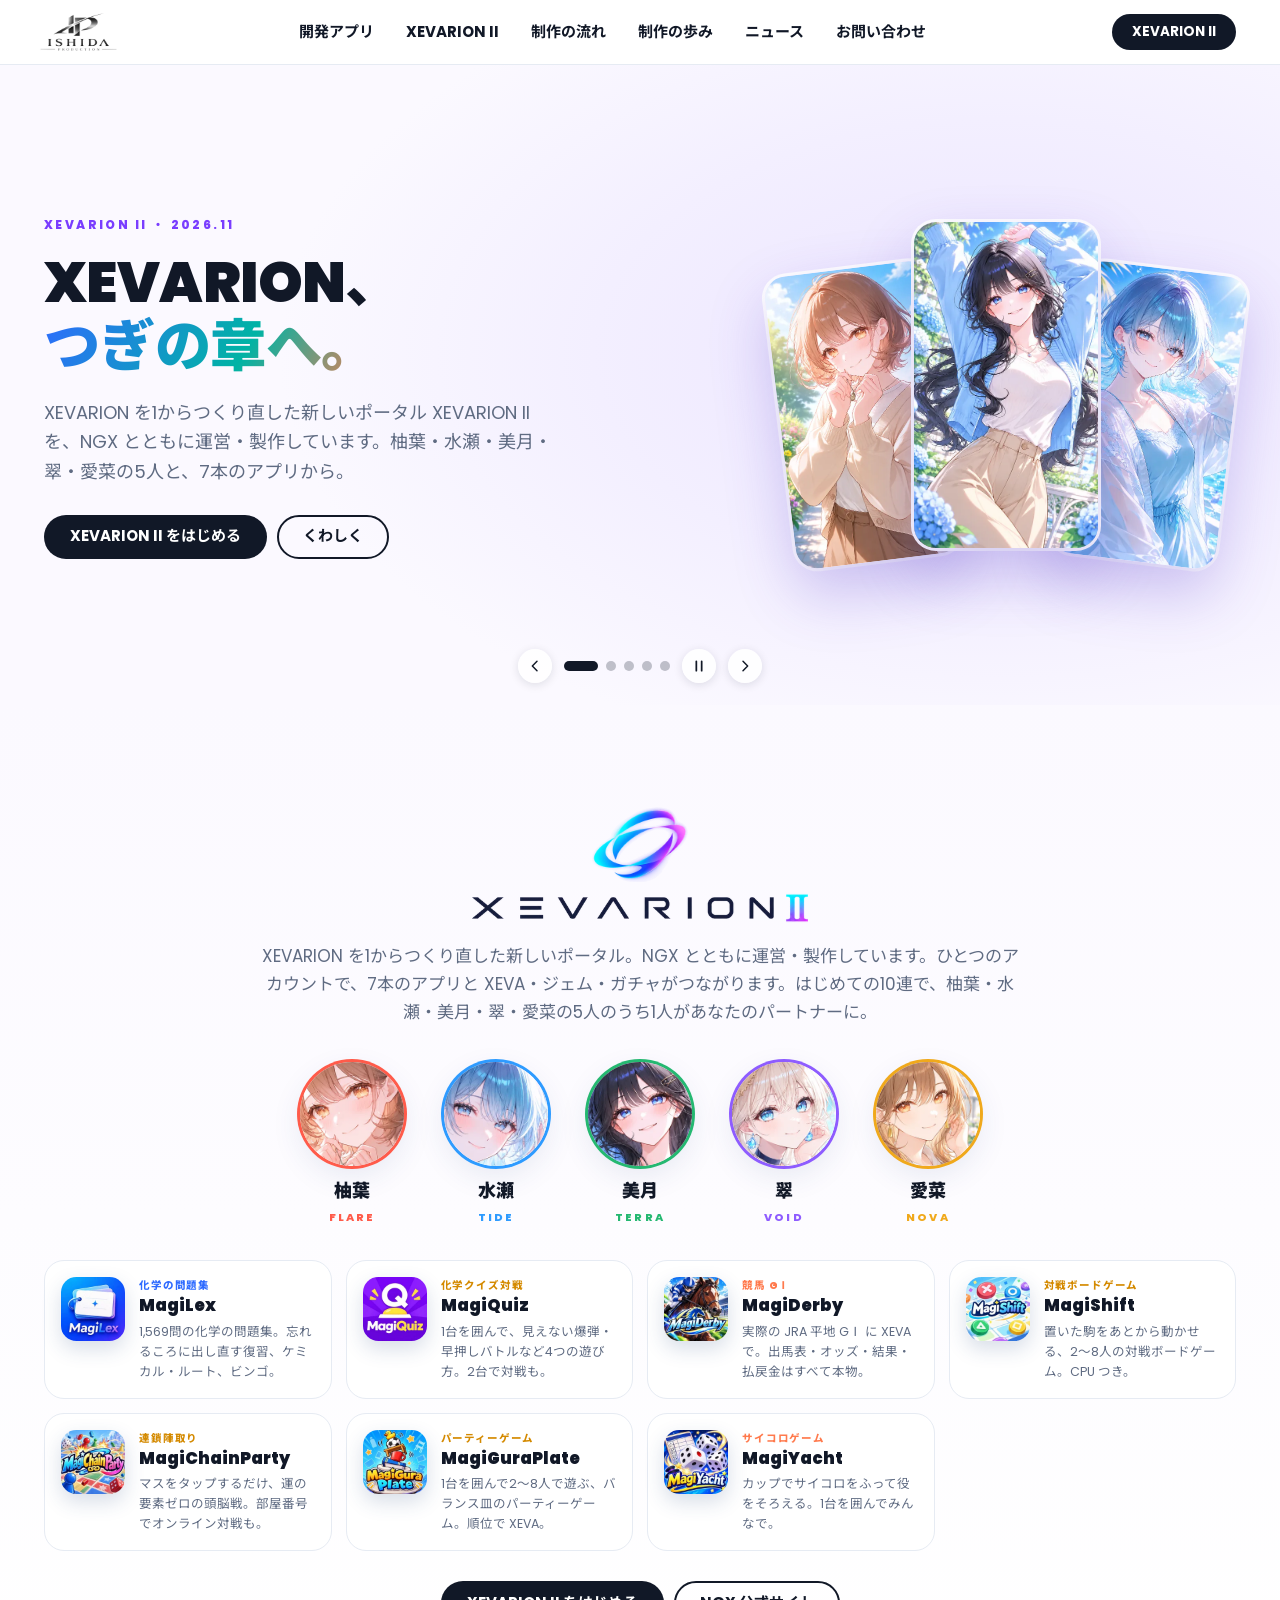
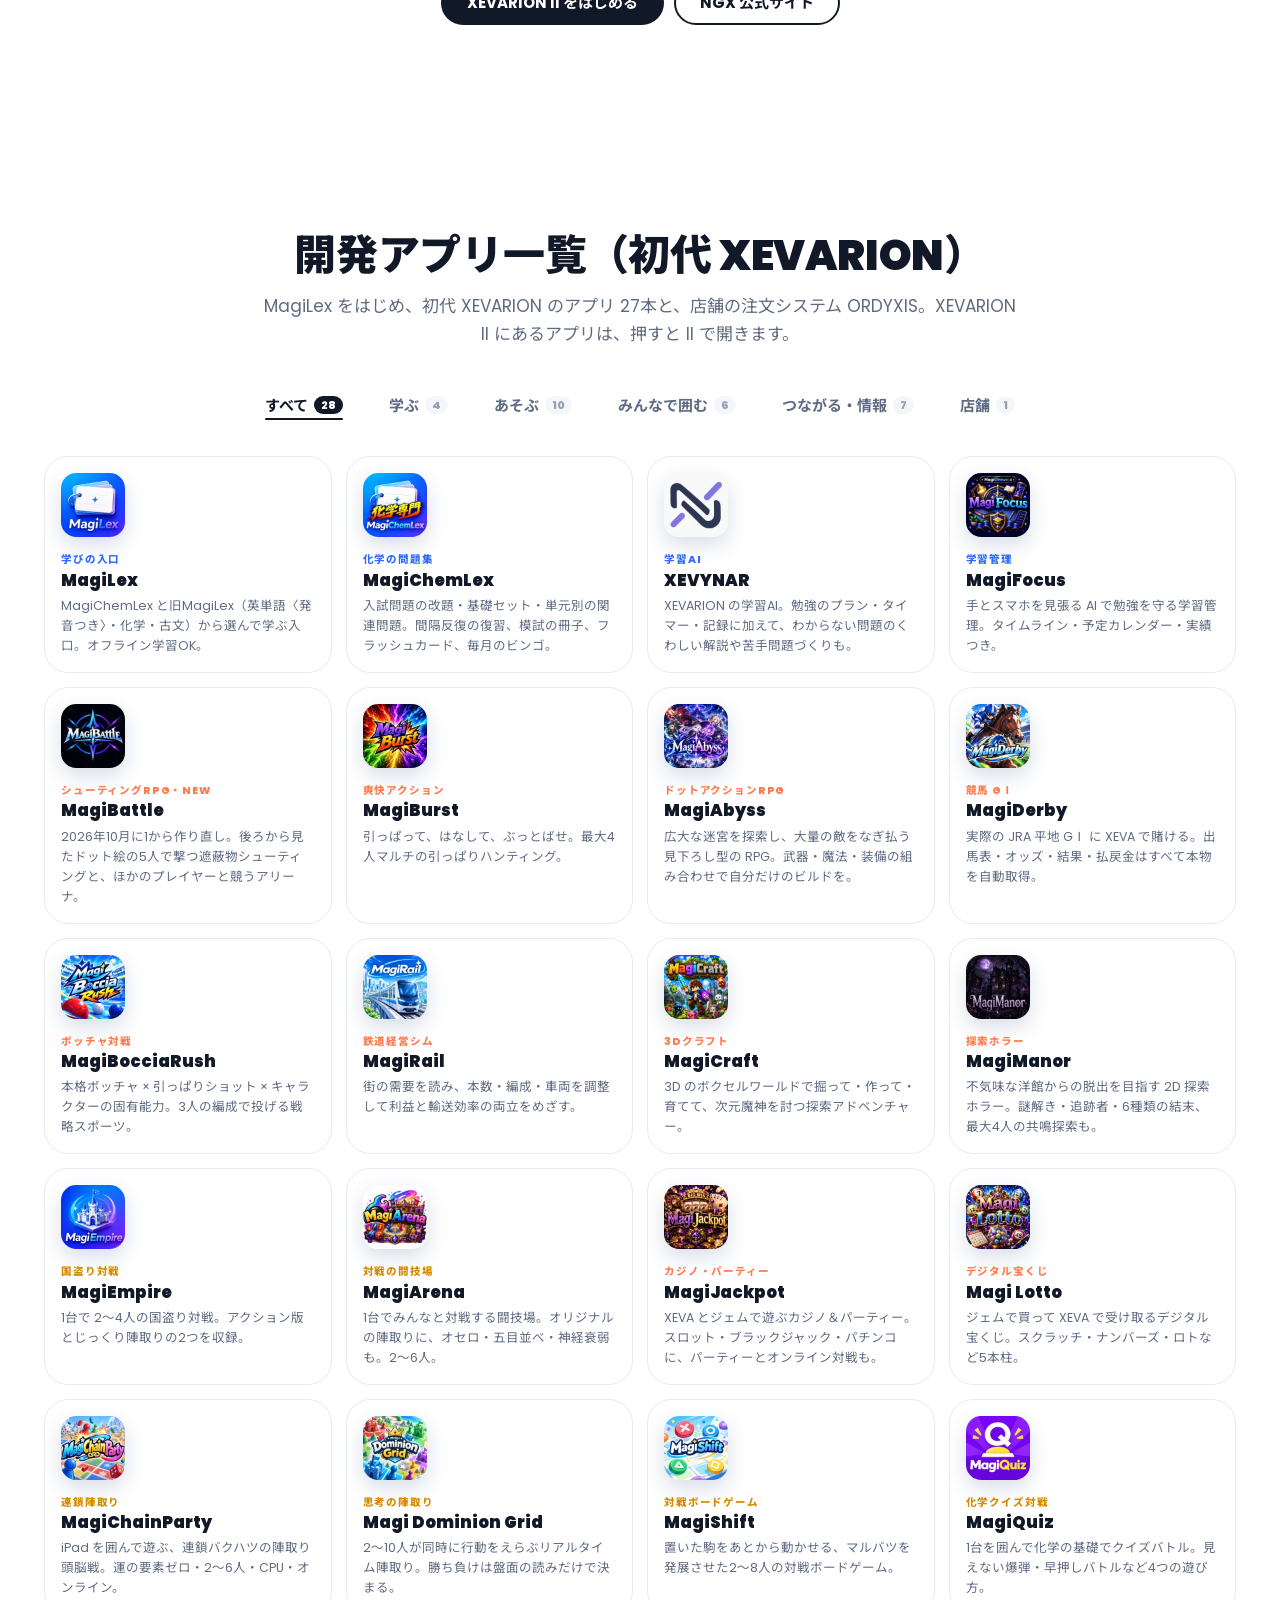
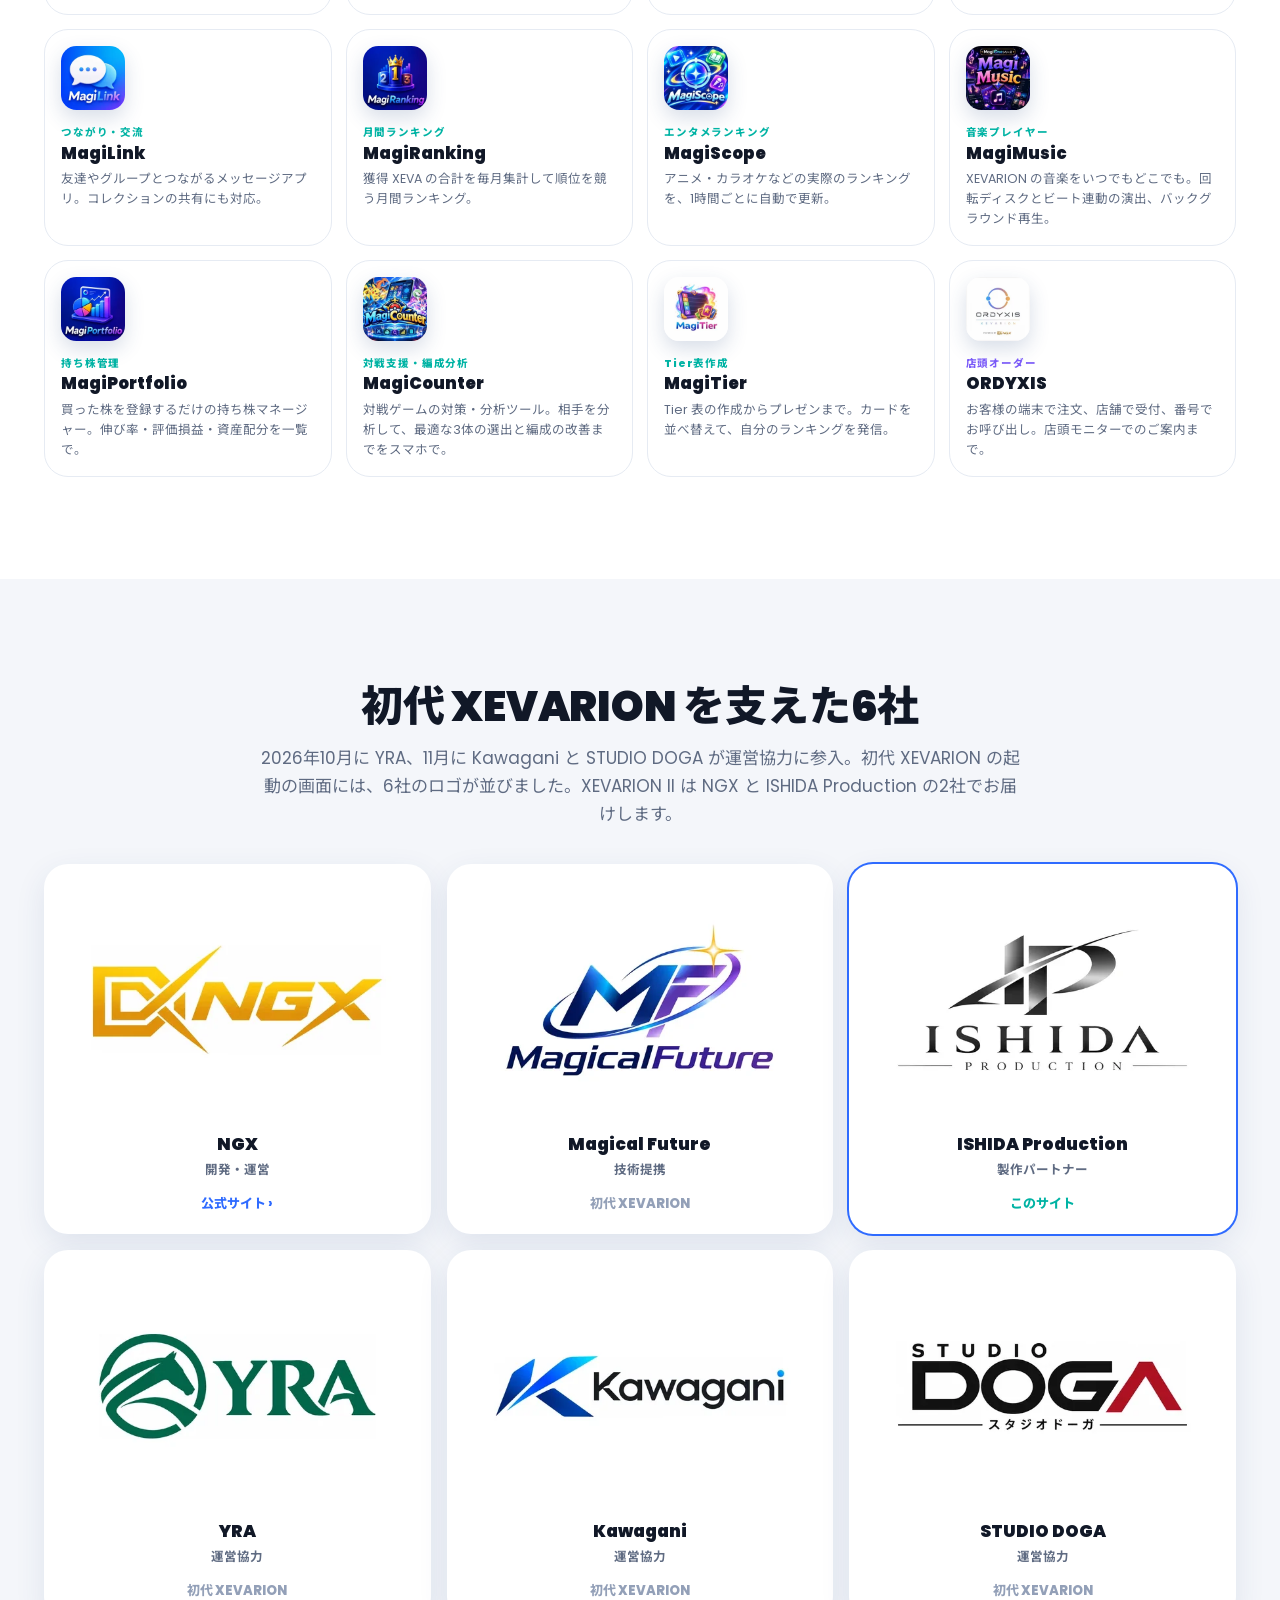
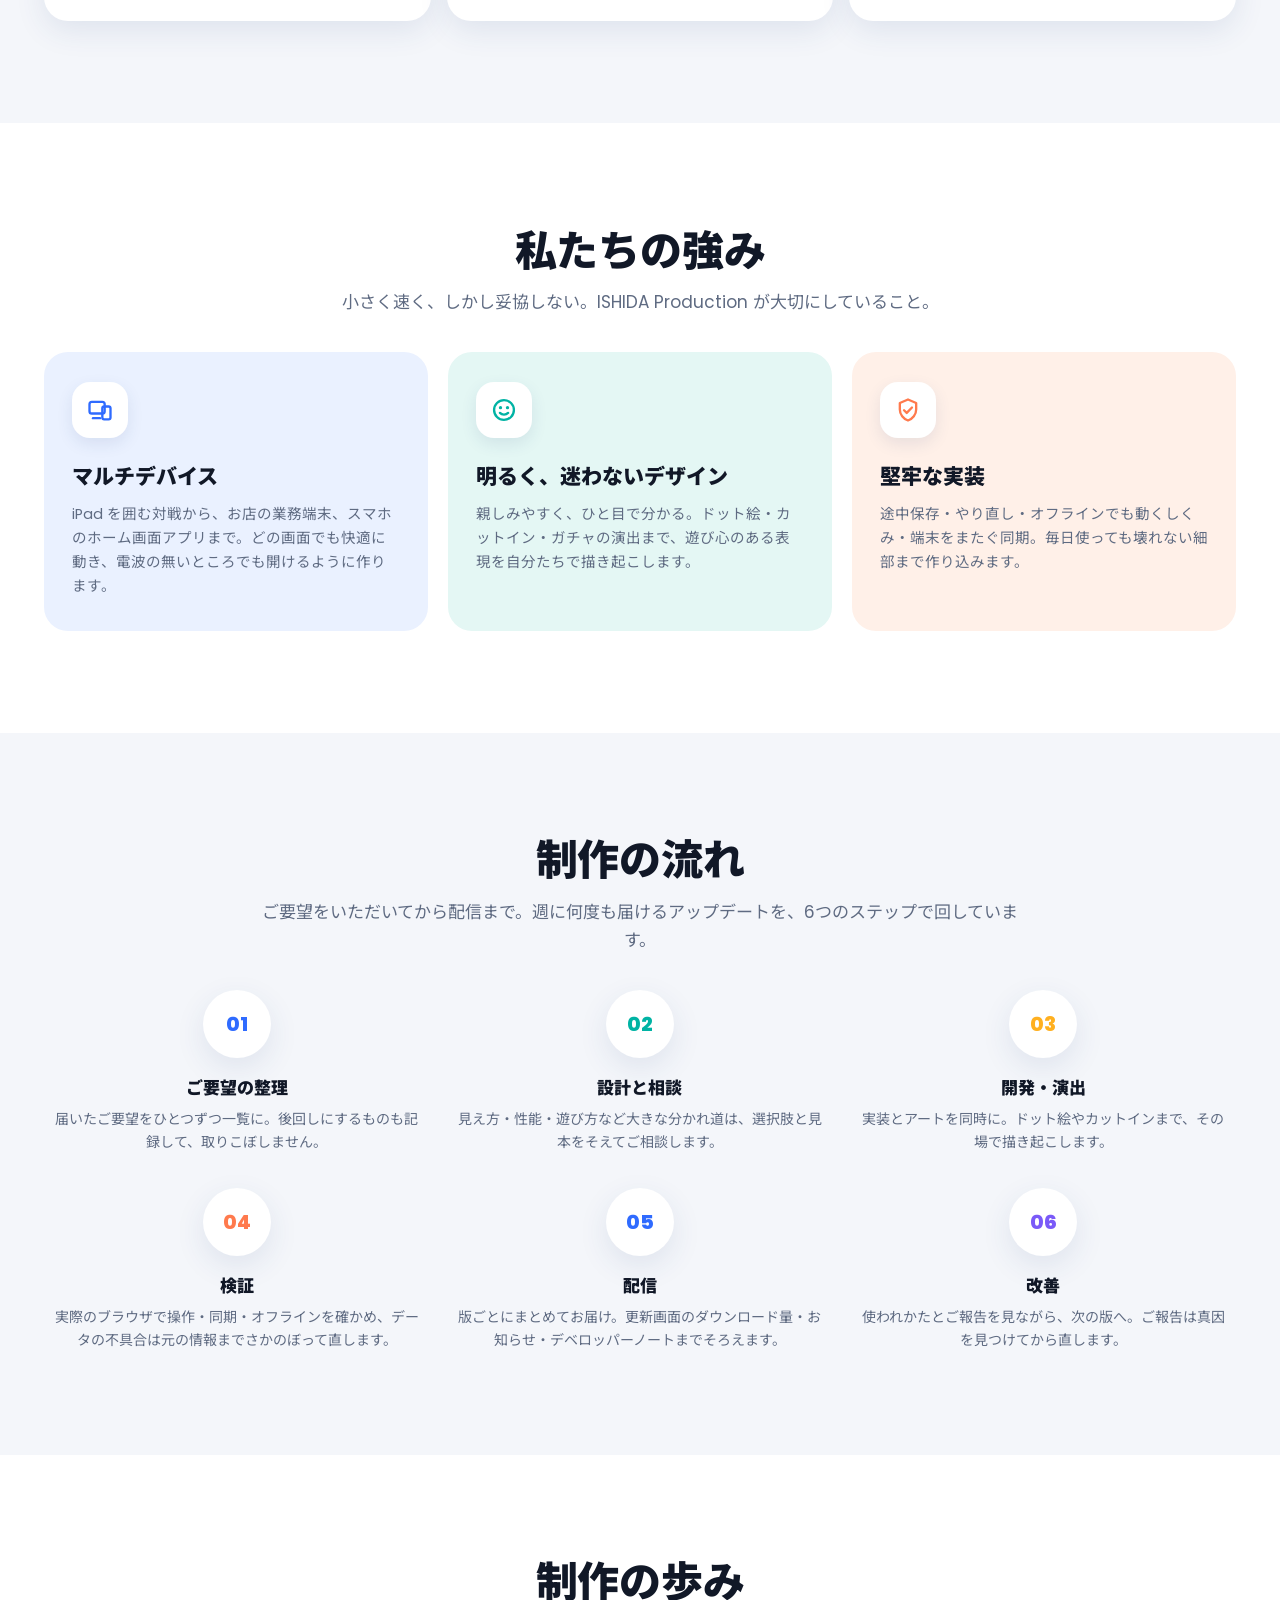
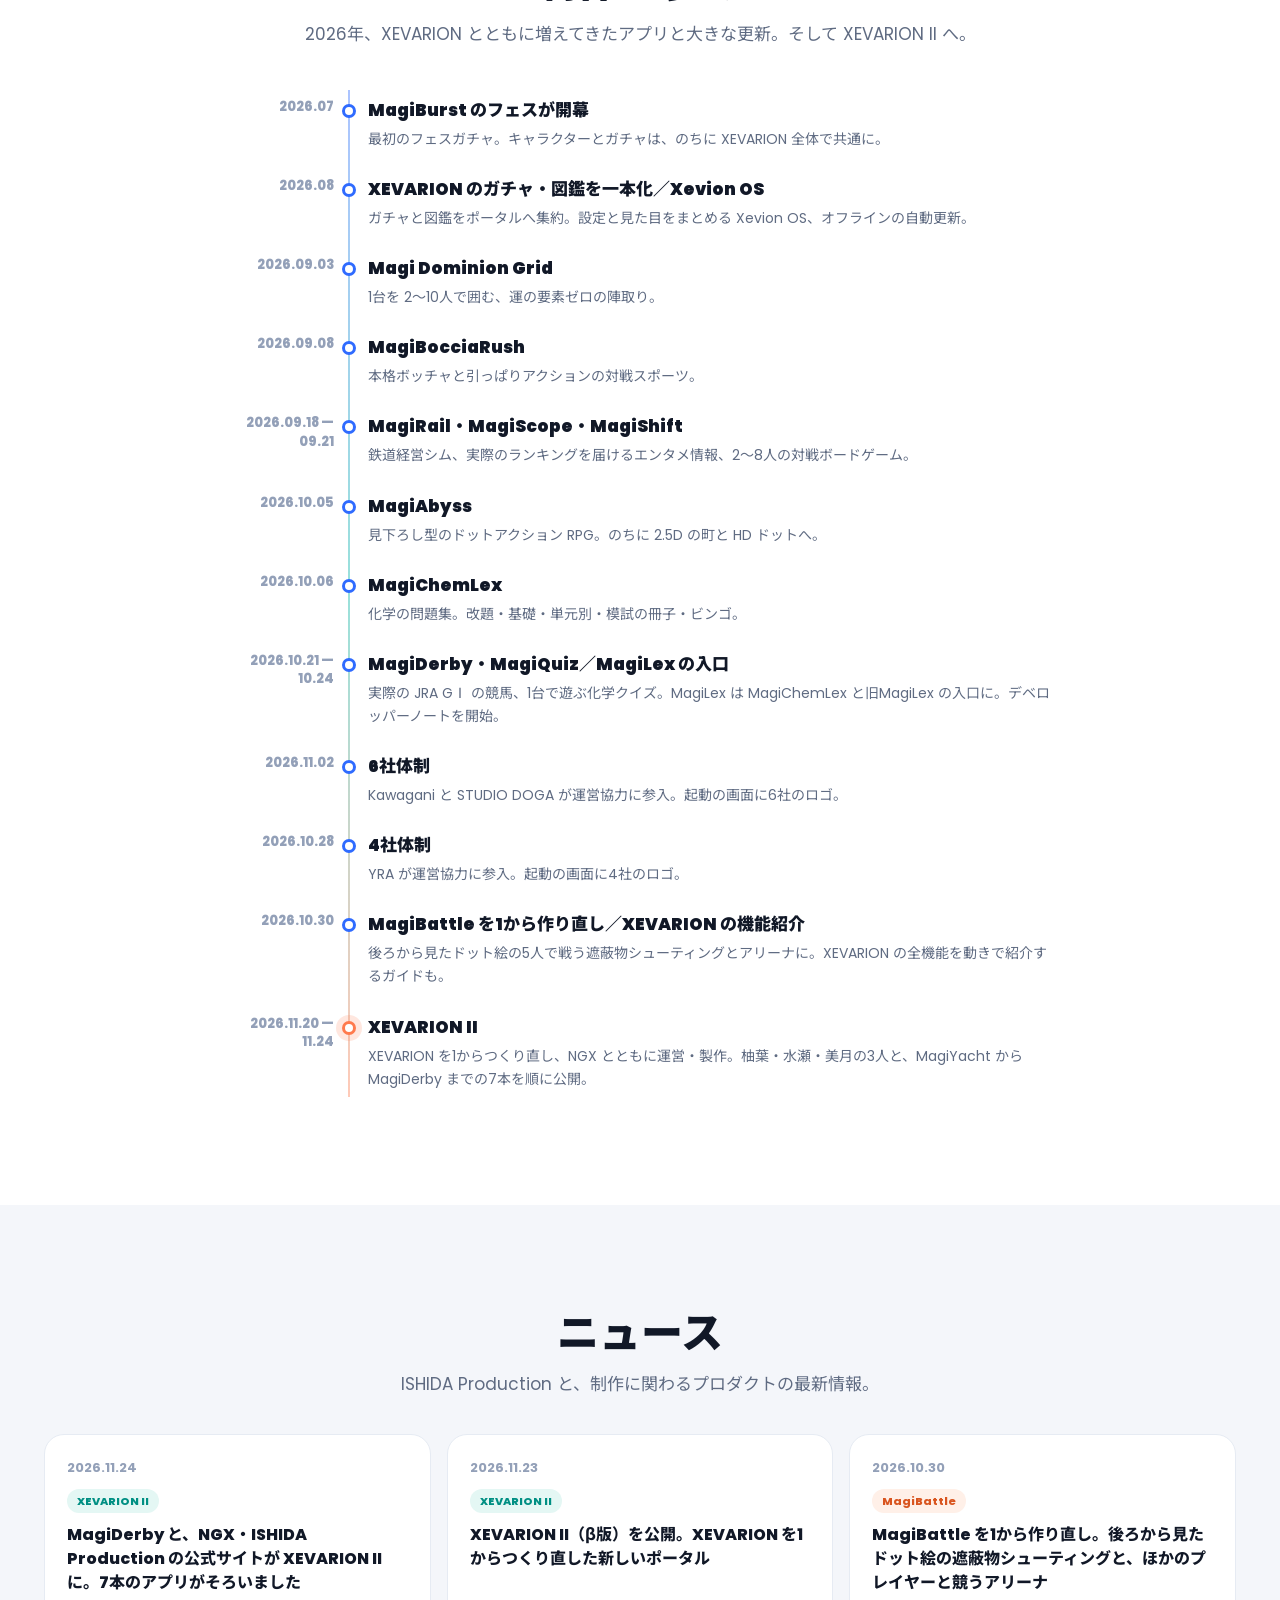
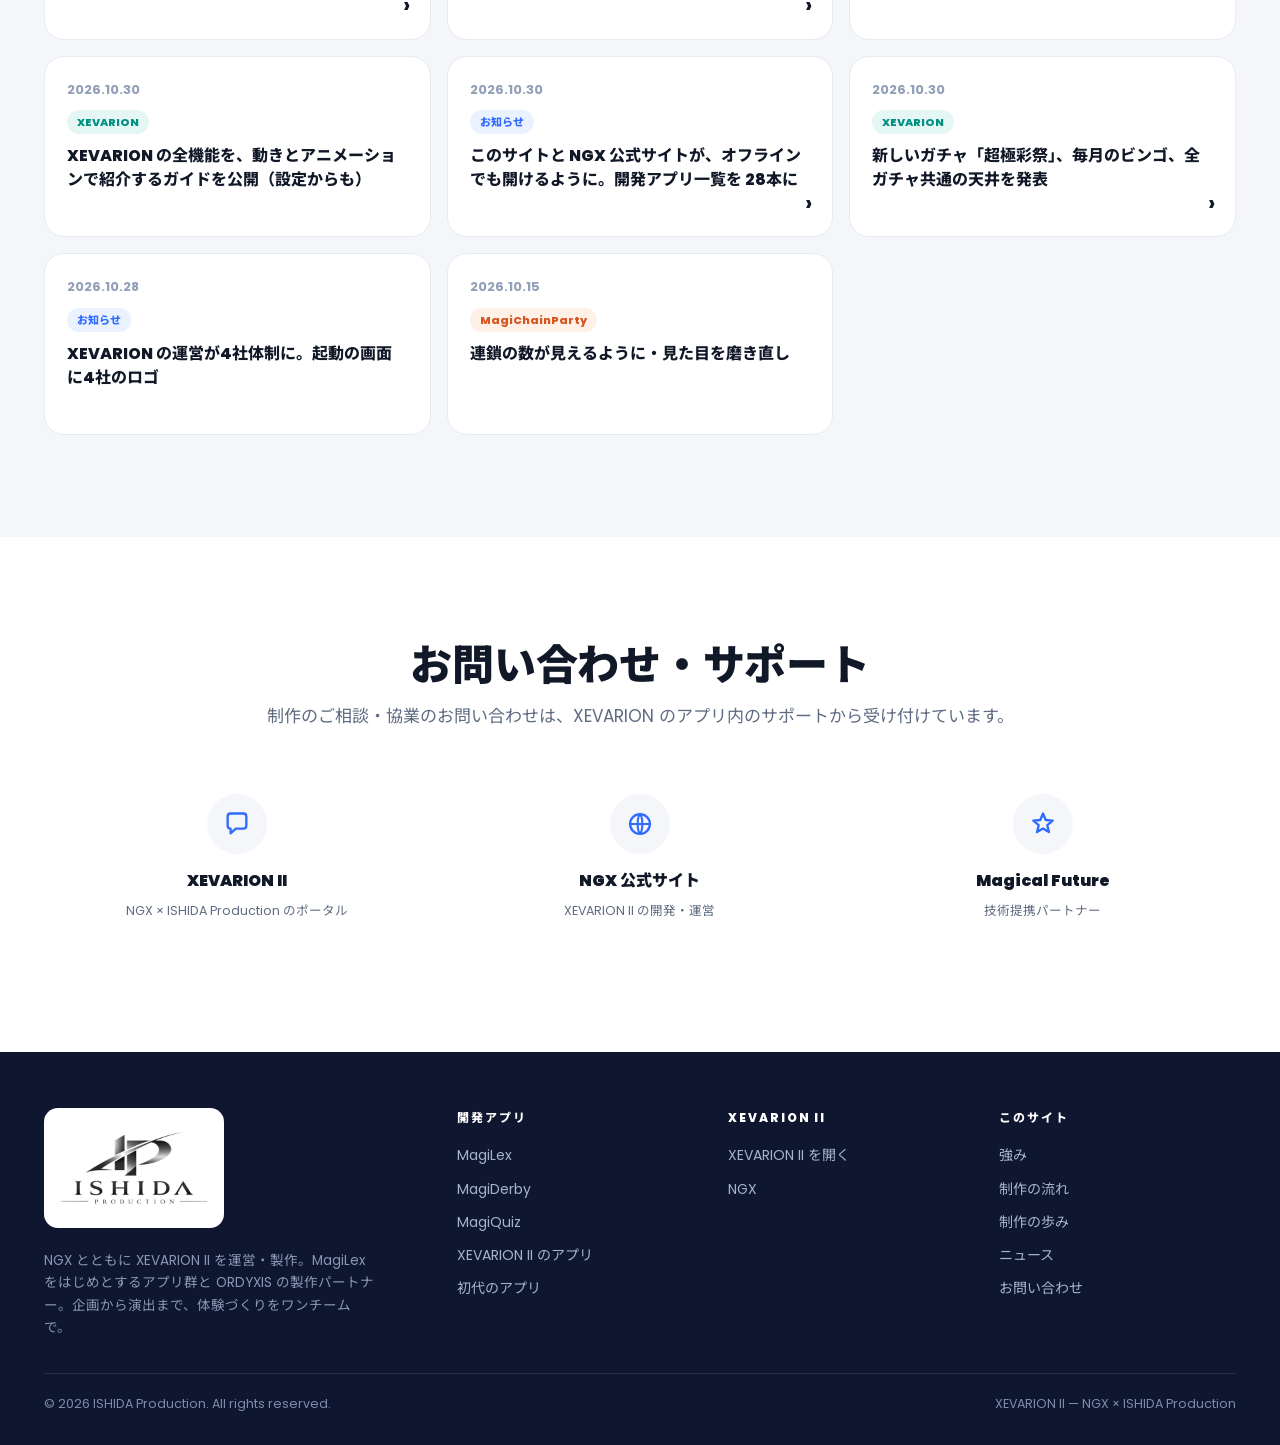
==== commit 35b1c374: "XEVARION II 2026-11-25-2 Co-Authored-By: Claude Opus 5.5 <noreply@anthropic.com>" ====
--- a/sites/ishida/index.html
+++ b/sites/ishida/index.html
@@ -67,7 +67,7 @@
           <div class="kv-txt">
             <span class="kv-eye">XEVARION II ・ 2026.11</span>
             <h2>XEVARION、<br><span class="g">つぎの章へ。</span></h2>
-            <p>XEVARION を1からつくり直した新しいポータル XEVARION II を、NGX とともに運営・製作しています。柚葉・水瀬・美月の3人と、7本のアプリから。</p>
+            <p>XEVARION を1からつくり直した新しいポータル XEVARION II を、NGX とともに運営・製作しています。柚葉・水瀬・美月・翠・愛菜の5人と、7本のアプリから。</p>
             <div class="btns"><a class="pill fill" href="../../index.html">XEVARION II をはじめる</a><a class="pill line" href="#xevarion2">くわしく</a></div>
           </div>
           <div class="kv-art x2" aria-hidden="true">
@@ -151,12 +151,14 @@
     <div class="wrap">
       <div class="sec-hd rv">
         <img class="x2-mark" src="../../assets/brand/mark-512.webp" alt=""><img class="x2-word" src="../../assets/brand/wordmark-navy-560.webp" alt="XEVARION II">
-        <p>XEVARION を1からつくり直した新しいポータル。NGX とともに運営・製作しています。ひとつのアカウントで、7本のアプリと XEVA・ジェム・ガチャがつながります。はじめての10連で、柚葉・水瀬・美月の3人のうち1人があなたのパートナーに。</p>
+        <p>XEVARION を1からつくり直した新しいポータル。NGX とともに運営・製作しています。ひとつのアカウントで、7本のアプリと XEVA・ジェム・ガチャがつながります。はじめての10連で、柚葉・水瀬・美月・翠・愛菜の5人のうち1人があなたのパートナーに。</p>
       </div>
       <div class="x2-chars rv">
         <span style="--c:#ff5b4a"><img src="../../assets/chara/yuzuha/face-256.webp" alt="" loading="lazy"><b>柚葉</b><small>FLARE</small></span>
         <span style="--c:#2e9bff"><img src="../../assets/chara/minase/face-256.webp" alt="" loading="lazy"><b>水瀬</b><small>TIDE</small></span>
         <span style="--c:#25b871"><img src="../../assets/chara/miduki/face-256.webp" alt="" loading="lazy"><b>美月</b><small>TERRA</small></span>
+        <span style="--c:#8e5cff"><img src="../../assets/chara/sui/face-256.webp" alt="" loading="lazy"><b>翠</b><small>VOID</small></span>
+        <span style="--c:#f0a91c"><img src="../../assets/chara/mana/face-256.webp" alt="" loading="lazy"><b>愛菜</b><small>NOVA</small></span>
       </div>
       <div class="apps">
         <a class="app rv" data-c="learn" href="../../index.html#/app/lex"><img src="../../assets/apps/lex-192.webp" alt="" loading="lazy"><span><small>化学の問題集</small><b>MagiLex</b><i>1,569問の化学の問題集。忘れるころに出し直す復習、ケミカル・ルート、ビンゴ。</i></span></a>
--- a/sites/ishida/css/style.css
+++ b/sites/ishida/css/style.css
@@ -274,7 +274,8 @@
 .sec.x2{background:linear-gradient(180deg,#fbf9ff,#fff)}
 .x2-mark{width:96px;margin:0 auto 10px}
 .x2-word{width:min(340px,80%);margin:0 auto 18px}
-.x2-chars{display:flex;justify-content:center;gap:clamp(14px,4vw,40px);margin:4px 0 34px}
+.x2-chars{display:flex;flex-wrap:wrap;justify-content:center;gap:clamp(14px,4vw,40px);margin:4px 0 34px}
+@media (max-width:560px){.x2-chars{gap:16px 8px}.x2-chars span{flex:0 0 30%}}
 .x2-chars span{display:flex;flex-direction:column;align-items:center;gap:2px}
 .x2-chars img{width:clamp(72px,12vw,104px);aspect-ratio:1;border-radius:50%;object-fit:cover;box-shadow:0 0 0 3px var(--c),var(--sh)}
 .x2-chars b{margin-top:8px;font-size:18px;font-weight:900}
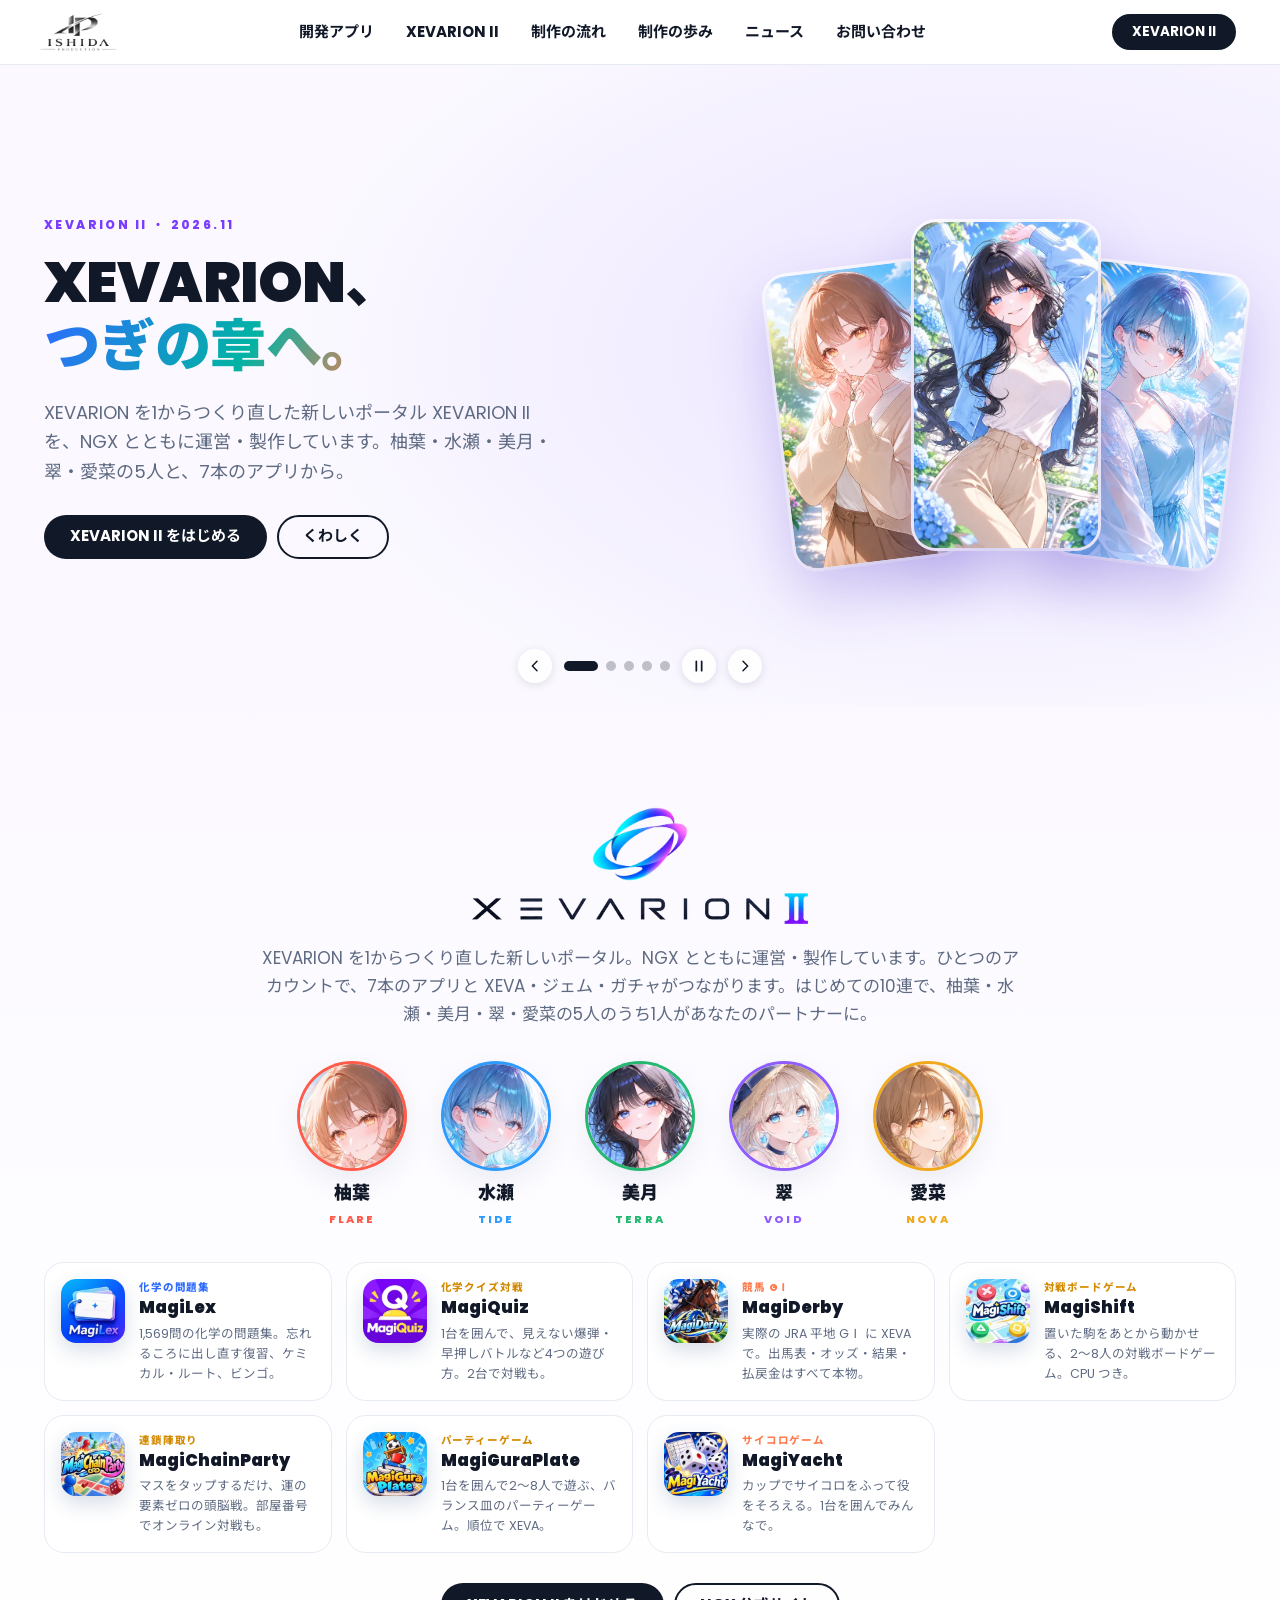
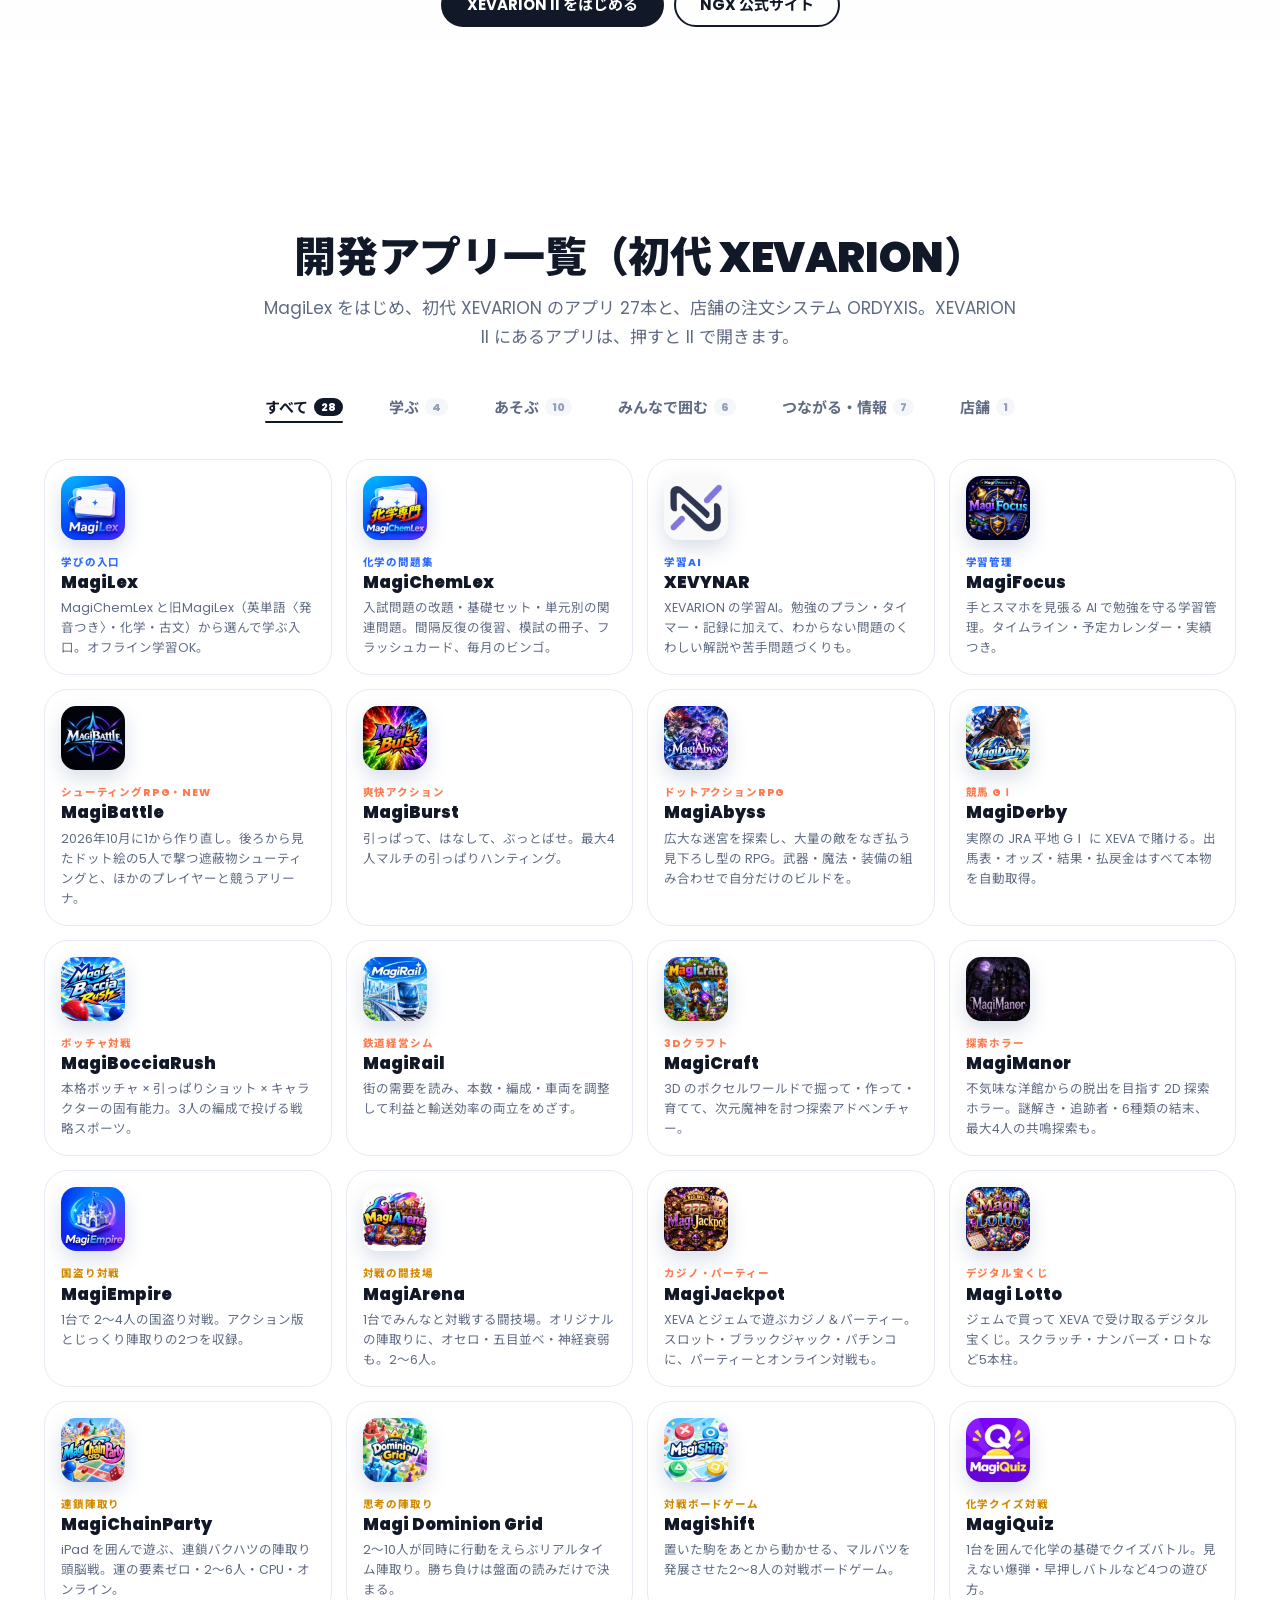
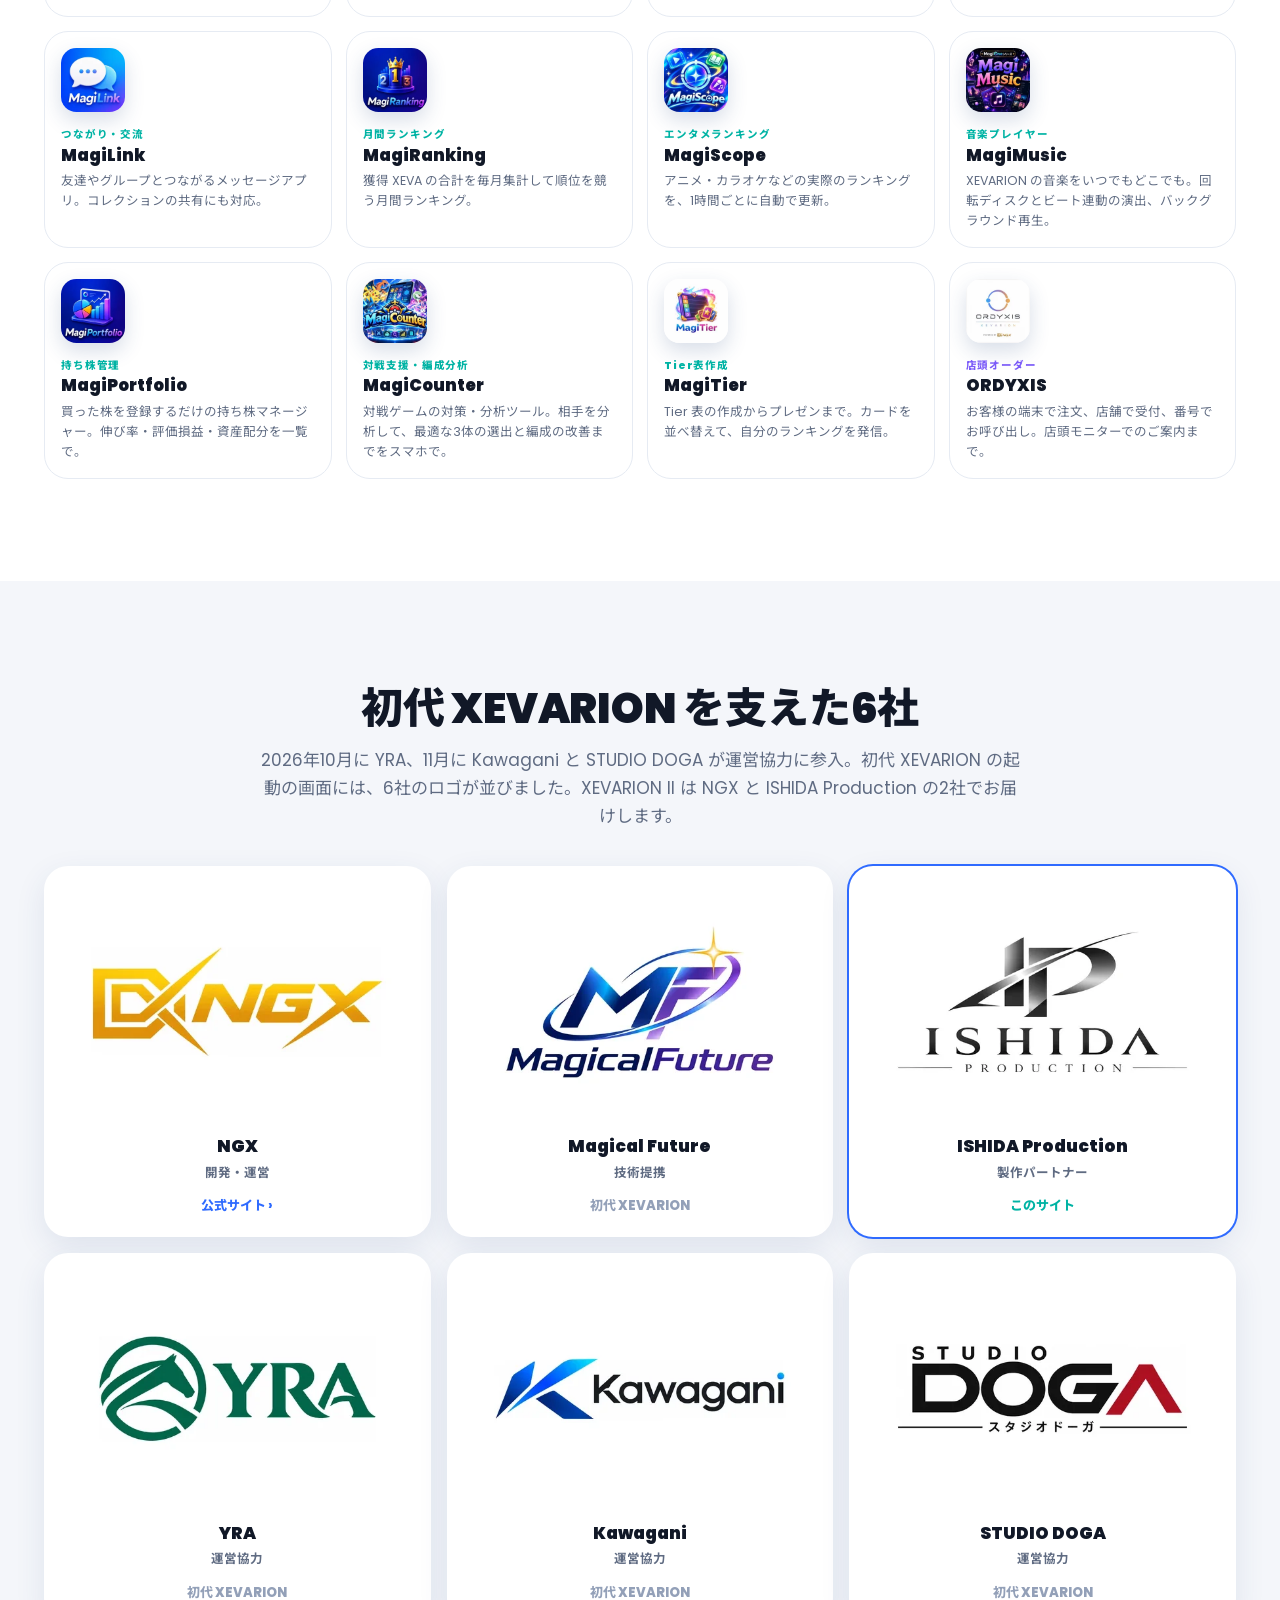
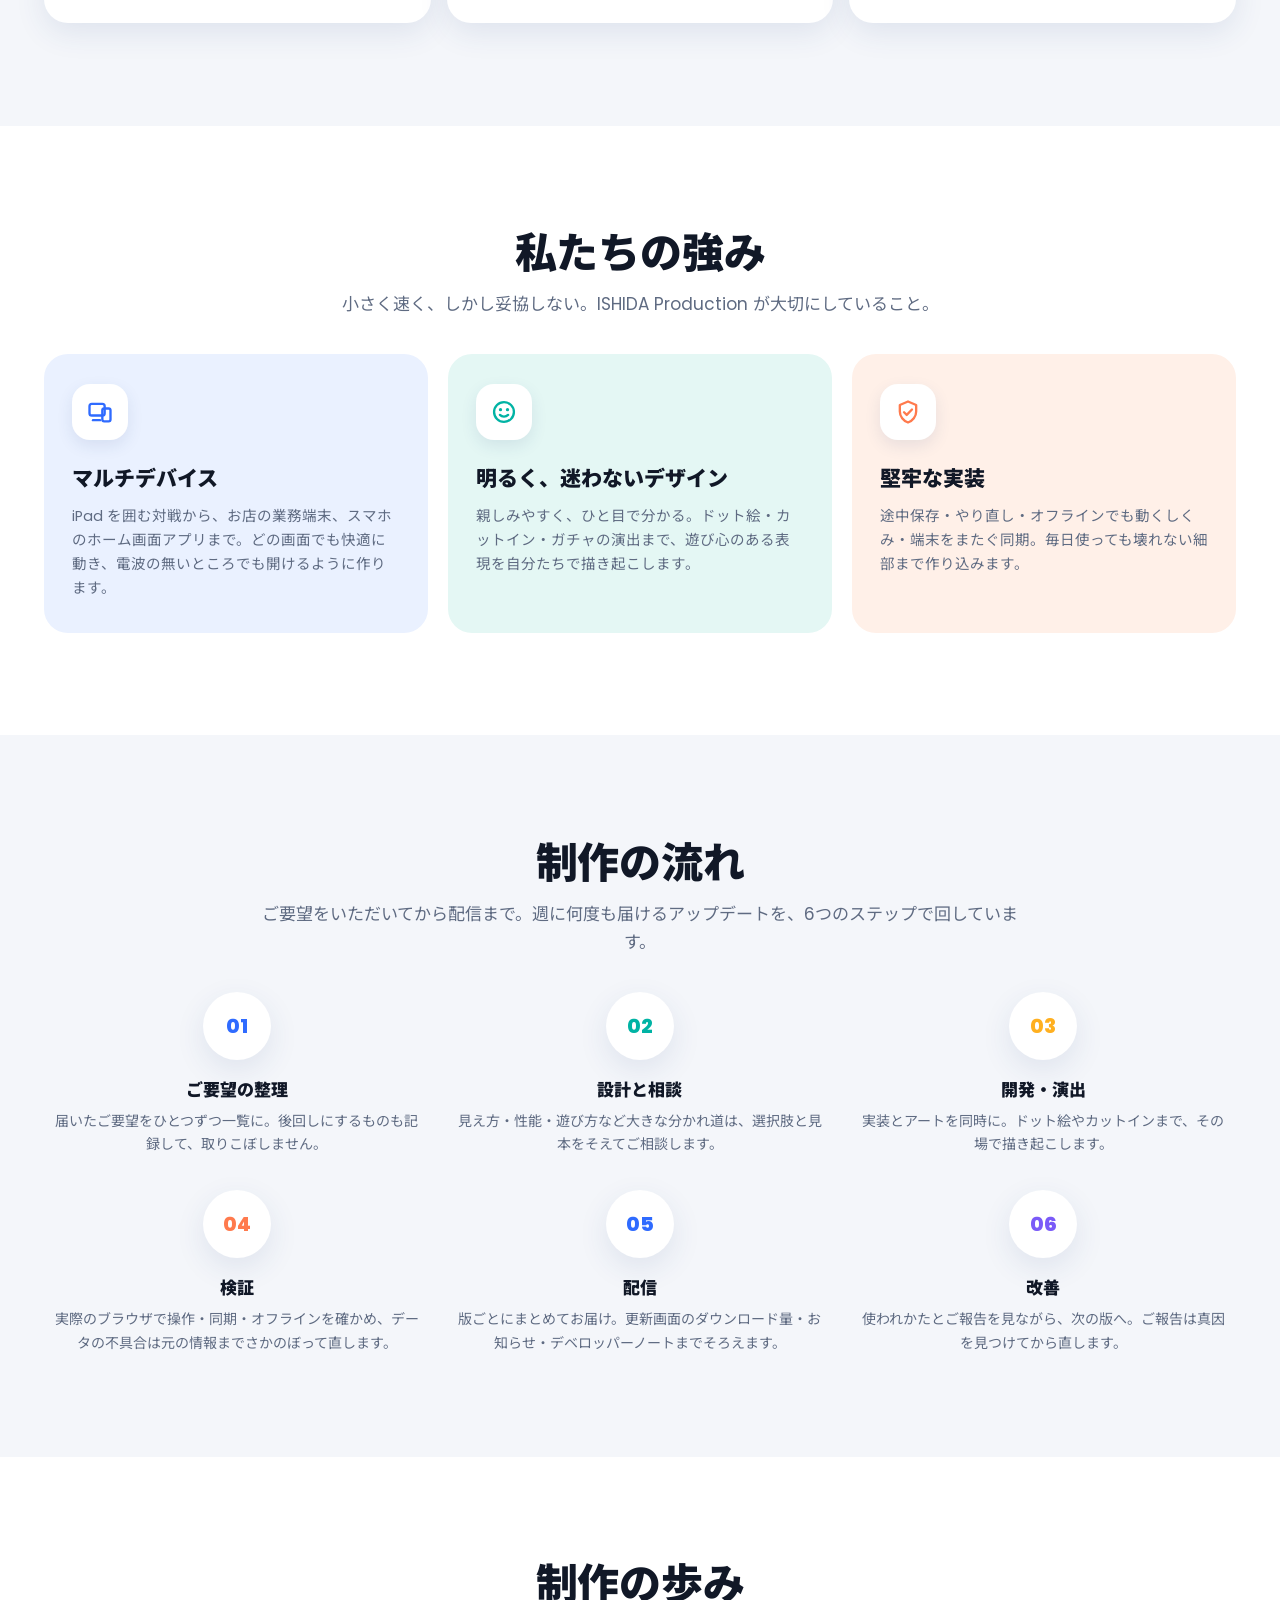
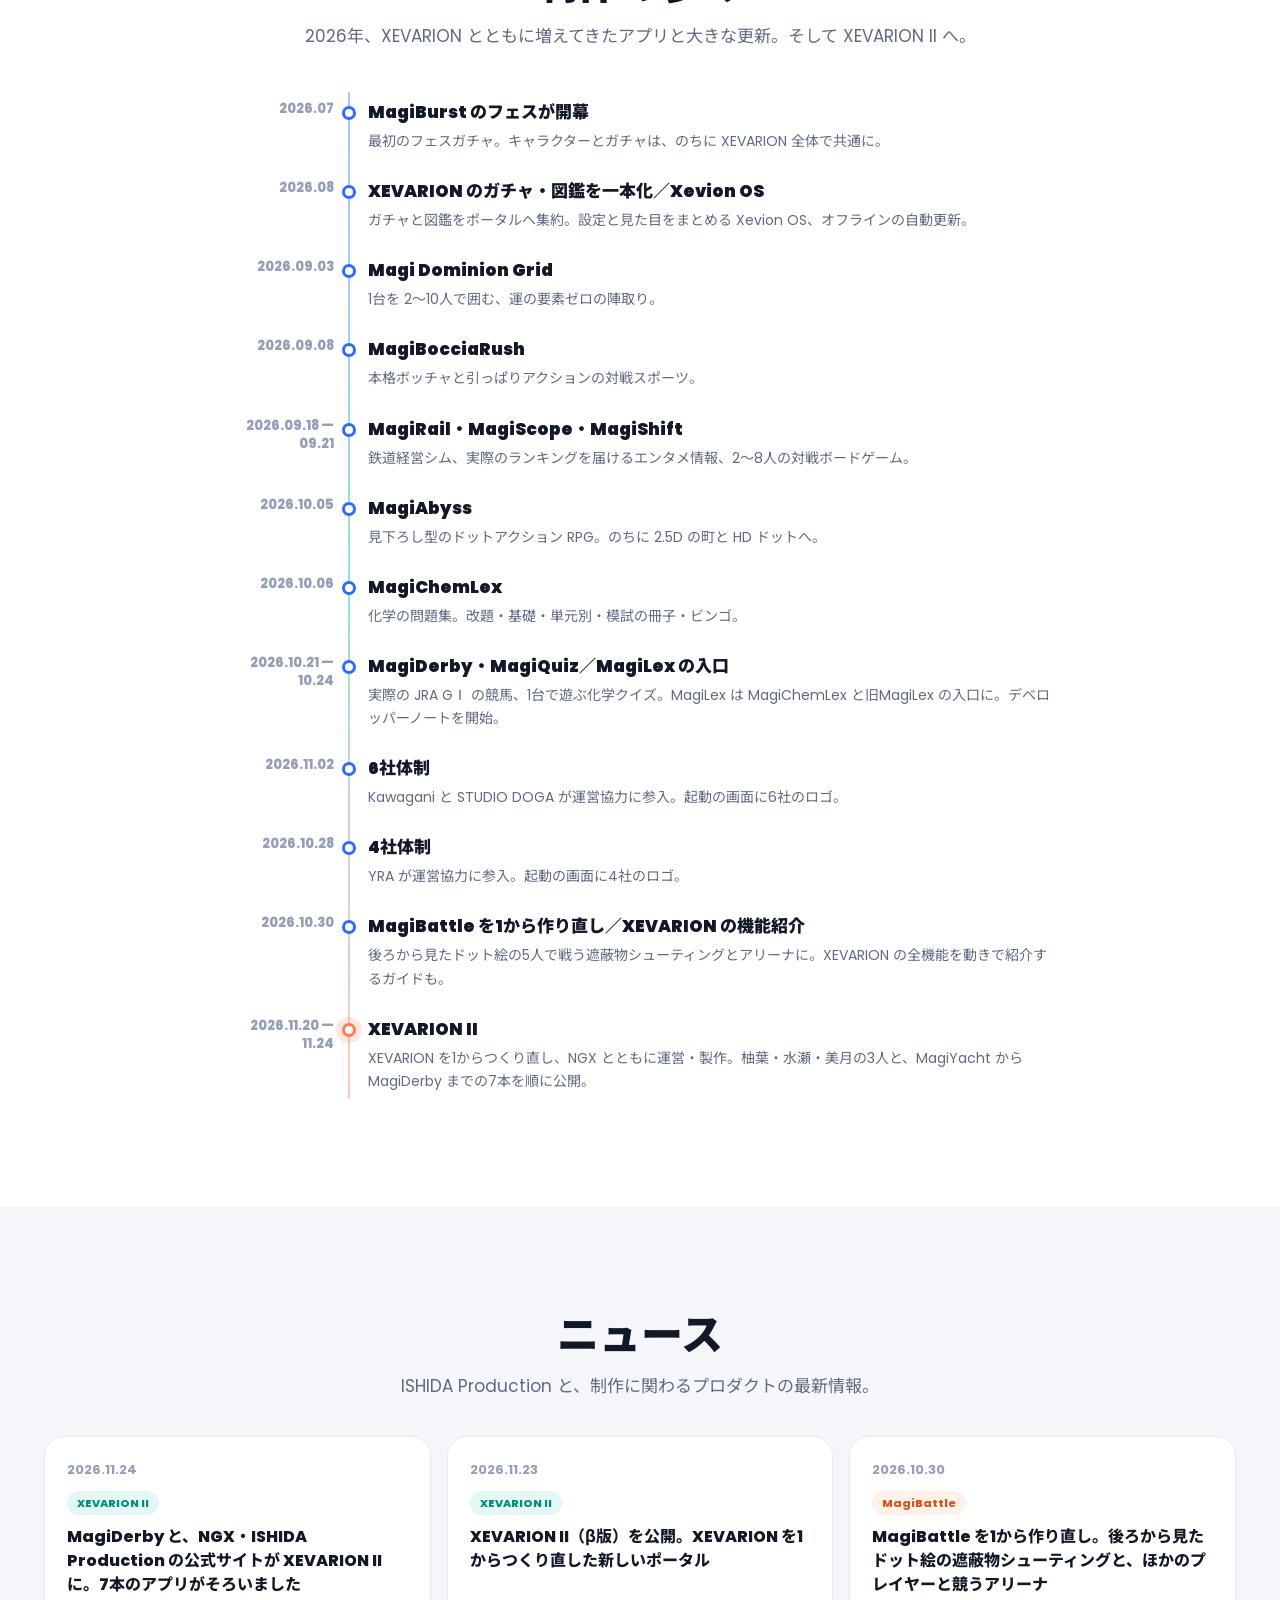
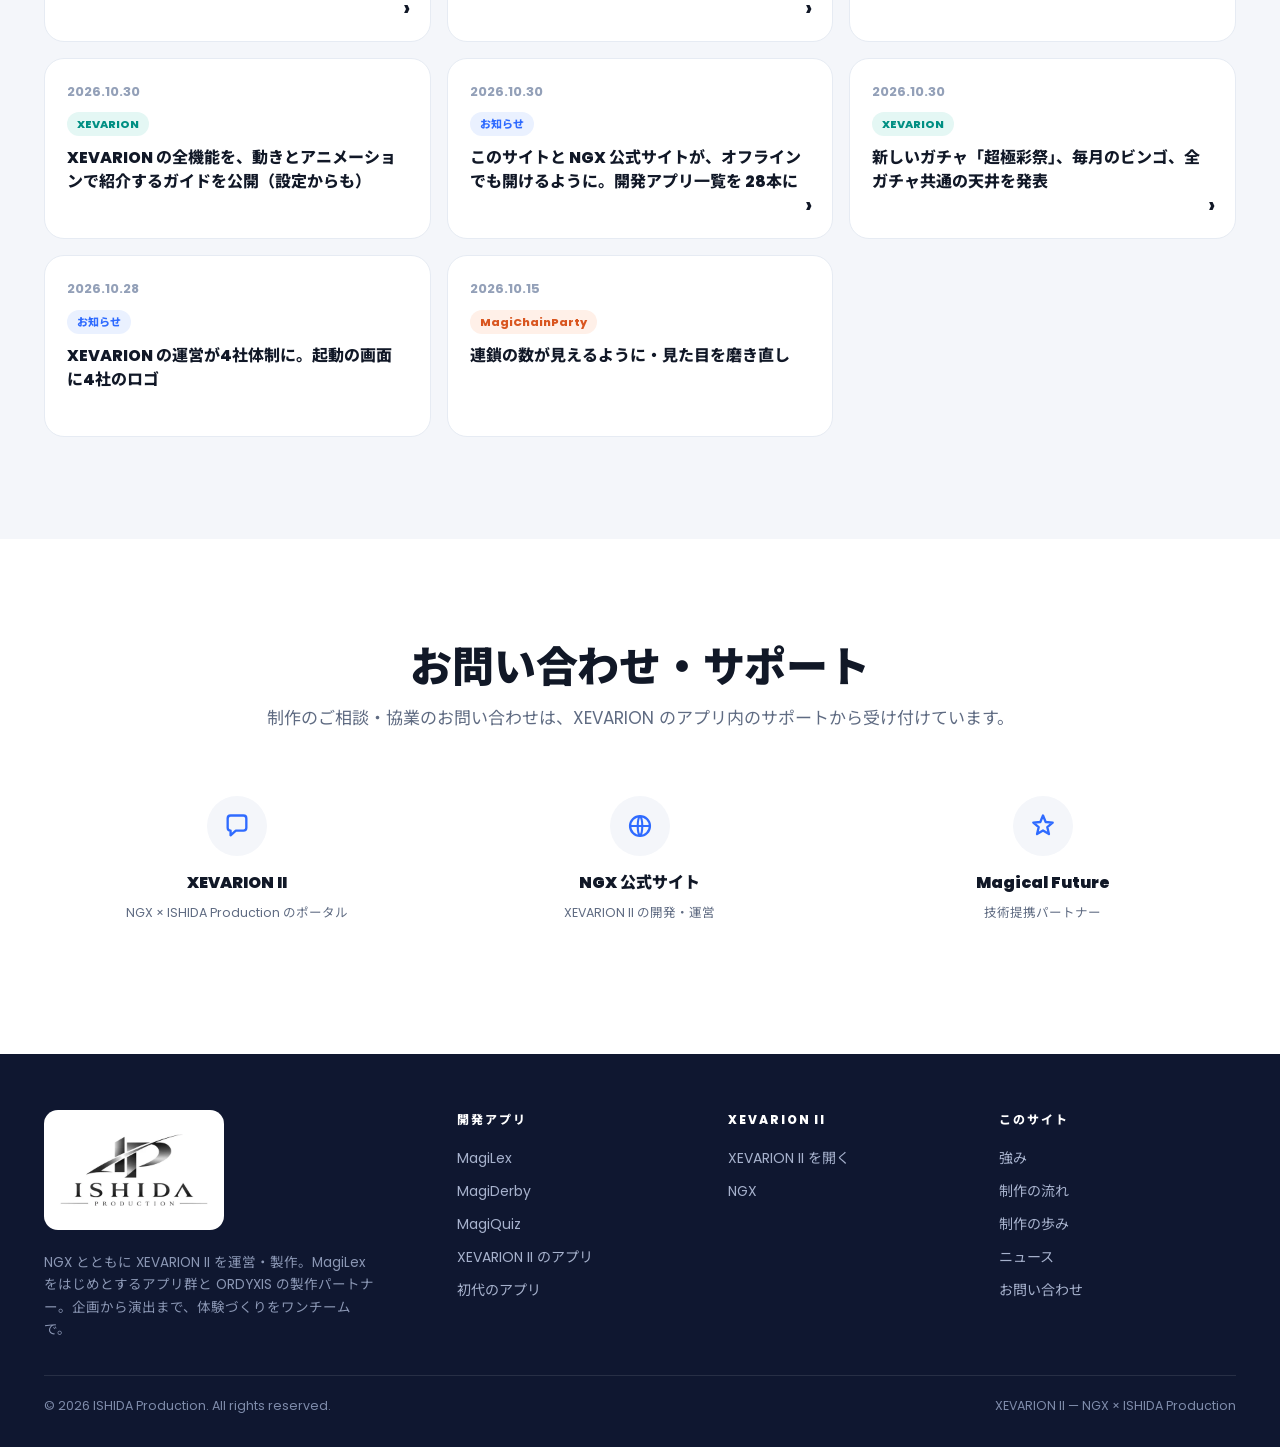
==== commit 9c0b6bbd: "XEVARION II 2026-11-28-1 Co-Authored-By: Claude Opus 5.5 <noreply@anthropic.com>" ====
--- a/sites/ishida/index.html
+++ b/sites/ishida/index.html
@@ -20,13 +20,16 @@
        ・ヒーローの1枚目と、すぐ下の節に XEVARION II（3人・7本のアプリ）。初代の開発アプリ一覧・6社・歩み・ニュースは「これまで」として残した
        ・II にあるアプリ（MagiChemLex は II の MagiLex）は ../../index.html#/app/<id> へ。初代だけのアプリ・初代のページへのリンクは外した
        ・絵：II のアプリは assets/apps/、初代だけのアプリのアイコンと6社のロゴは assets/sites/（tools/build_assets.py が art/sites/ から作る）。オフラインは II の SW -->
-<link rel="stylesheet" href="css/style.css?v=1">
+<!-- ★ 2026-11-28 II のアプリの窓の中で開いたときだけ「もどる」など（ふつうのブラウザでは何もしない） -->
+<script src="../embed.js"></script>
+<link rel="stylesheet" href="css/style.css?v=2">
 </head>
 <body>
 
 <!-- ===== 上のバー ===== -->
 <header class="hd" id="hd">
   <div class="wrap hd-in">
+    <button type="button" class="x2-back" aria-label="XEVARION II にもどる"><svg viewBox="0 0 24 24" aria-hidden="true"><path d="M15 5 8 12l7 7" fill="none" stroke="currentColor" stroke-width="2.4" stroke-linecap="round" stroke-linejoin="round"/></svg>もどる</button>
     <a class="brand" href="#top" aria-label="ISHIDA Production トップへ">
       <img src="../../assets/sites/brand/ishida-540.webp" alt="ISHIDA Production">
     </a>
--- a/sites/ishida/css/style.css
+++ b/sites/ishida/css/style.css
@@ -1,292 +1,301 @@
-/* ============================================================
-   ISHIDA Production — 公式サイト
-   ★★ 2026-10-30 作り直し（ご指定「Apple 以外の Samsung などの別のものをベースに」「配色は現在とあまり変わらないように」）
-   ・形は Samsung の公式サイト風：白い上のバー／大きく切りかわるヒーロー（下に点とⅡ）／
-     札（タブ）で切りかえる製品カード／角の大きく丸いカードとピル型のボタン／グレーの面と白の面を交互に。
-   ・色は前と同じ：白地・ブランドの青 #2f6bff・ティール #00b3a4・オレンジ #ff7a4d・金 #ffb020・紺のフッター #0f1730。
-   ============================================================ */
-:root{
-  --ink:#111827; --muted:#5f6b82; --faint:#93a0b8;
-  --bg:#ffffff; --bg2:#f4f6fa; --line:#e6ebf3;
-  --brand:#2f6bff; --brand2:#00b3a4; --accent:#ff7a4d; --gold:#ffb020;
-  --navy:#0f1730;
-  --grad:linear-gradient(120deg,#2f6bff,#00b3a4 60%,#ff7a4d);
-  --r:24px; --wrap:1240px;
-  --sh:0 10px 30px rgba(40,70,130,.10); --sh2:0 22px 50px rgba(40,70,130,.16);
-  --ease:cubic-bezier(.3,.7,.2,1);
-  --font:"Poppins","Noto Sans JP","Hiragino Kaku Gothic ProN",system-ui,-apple-system,sans-serif;
-}
-*{box-sizing:border-box}
-html{scroll-behavior:smooth;-webkit-text-size-adjust:100%}
-body{margin:0;font-family:var(--font);color:var(--ink);background:var(--bg);line-height:1.65;-webkit-font-smoothing:antialiased;overflow-x:hidden}
-a{color:inherit;text-decoration:none}
-img{display:block;max-width:100%}
-.wrap{max-width:var(--wrap);margin:0 auto;padding:0 24px}
-
-/* ── ピル型のボタン（Samsung のボタンの形・色はブランドの青） ── */
-.pill{display:inline-flex;align-items:center;justify-content:center;gap:6px;height:44px;padding:0 24px;border-radius:999px;font-size:15px;font-weight:700;
-  border:2px solid transparent;cursor:pointer;transition:background .2s,color .2s,border-color .2s,transform .2s;white-space:nowrap}
-.pill.fill{background:var(--ink);color:#fff}
-.pill.fill:hover{background:var(--brand)}
-.pill.line{border-color:var(--ink);color:var(--ink);background:transparent}
-.pill.line:hover{background:var(--ink);color:#fff}
-.pill.sm{height:36px;padding:0 18px;font-size:13.5px}
-.btns{display:flex;gap:10px;flex-wrap:wrap}
-
-/* ===== 上のバー ===== */
-.hd{position:sticky;top:0;z-index:60;background:rgba(255,255,255,.96);-webkit-backdrop-filter:blur(10px);backdrop-filter:blur(10px);border-bottom:1px solid var(--line);
-  padding-top:env(safe-area-inset-top,0px)}
-.hd-in{height:64px;display:flex;align-items:center;gap:28px}
-.brand{flex:none;display:flex;align-items:center;height:64px}
-/* ★★ 2026-10-31 上のバーの左上のロゴが横につぶれていた（ご指定）：img{max-width:100%} が、左右の負のマージンでせまくなった
-   .brand の幅（93-24=69px）に合わせて縮めていた → max-width をはずす（高さ62px・幅は絵の比のまま 93px） */
-.brand img{height:62px;width:auto;max-width:none;flex:none;margin:0 -12px}
-.gnav{display:flex;gap:4px;margin:0 auto}
-.gnav a{position:relative;padding:20px 14px;font-size:15px;font-weight:700;color:var(--ink)}
-.gnav a::after{content:"";position:absolute;left:14px;right:14px;bottom:12px;height:2px;border-radius:2px;background:var(--ink);transform:scaleX(0);transition:transform .25s var(--ease)}
-.gnav a:hover::after{transform:scaleX(1)}
-.hd-util{flex:none;display:flex;align-items:center;gap:8px}
-.hamb{display:none;width:44px;height:44px;border:0;background:none;cursor:pointer;padding:0;flex-direction:column;align-items:center;justify-content:center;gap:5px}
-.hamb span{display:block;width:22px;height:2px;border-radius:2px;background:var(--ink);transition:transform .3s var(--ease),opacity .2s}
-.hd.open .hamb span:nth-child(1){transform:translateY(7px) rotate(45deg)}
-.hd.open .hamb span:nth-child(2){opacity:0}
-.hd.open .hamb span:nth-child(3){transform:translateY(-7px) rotate(-45deg)}
-.drawer{position:fixed;left:0;right:0;top:calc(65px + env(safe-area-inset-top,0px));bottom:0;z-index:59;background:#fff;transform:translateX(-100%);transition:transform .35s var(--ease);overflow-y:auto}
-.drawer.open{transform:none}
-.drawer-in{padding:14px 24px 40px;display:flex;flex-direction:column}
-.drawer-in a:not(.pill){padding:16px 4px;font-size:20px;font-weight:800;border-bottom:1px solid var(--line)}
-.drawer-in .pill{margin-top:22px}
-@media (max-width:980px){ .gnav{display:none} .hamb{display:flex} .hd-util .pill{display:none} .hd-in{justify-content:space-between} }
-
-/* ===== ヒーロー（切りかわるスライド） ===== */
-.kv{position:relative;overflow:hidden;background:var(--bg2)}
-.kv-track{position:relative;height:min(640px,calc(100svh - 64px));min-height:520px}
-.kv-slide{position:absolute;inset:0;opacity:0;visibility:hidden;transition:opacity .8s var(--ease),visibility .8s}
-.kv-slide.on{opacity:1;visibility:visible}
-.kv-slide.s1{background:radial-gradient(900px 520px at 78% 40%,#dfe9ff 0%,#eef4ff 45%,#f7faff 80%)}
-.kv-slide.s2{background:radial-gradient(900px 520px at 78% 45%,#dff7f3 0%,#eefaf8 45%,#f8fcfb 80%)}
-.kv-slide.s3{background:radial-gradient(900px 520px at 78% 45%,#ffe9df 0%,#fff3ec 45%,#fffaf7 80%)}
-.kv-slide.s4{background:radial-gradient(900px 520px at 78% 45%,#fff3d6 0%,#fff8ea 45%,#fffdf7 80%)}
-.s4 .kv-eye{color:#d48a00}
-.kv-in{height:100%;display:grid;grid-template-columns:1.2fr .8fr;gap:36px;align-items:center}
-.kv-txt{max-width:600px}
-.kv-eye{display:inline-block;font-size:12px;font-weight:800;letter-spacing:.2em;color:var(--brand);margin-bottom:16px}
-.s2 .kv-eye{color:var(--brand2)}
-.s3 .kv-eye{color:var(--accent)}
-.kv h1,.kv h2{margin:0 0 18px;font-size:clamp(30px,4.4vw,58px);line-height:1.14;font-weight:900;letter-spacing:-.01em;word-break:keep-all;overflow-wrap:anywhere}
-.kv .g{background:var(--grad);-webkit-background-clip:text;background-clip:text;color:transparent}
-.kv p{margin:0 0 28px;font-size:clamp(15px,1.6vw,18px);color:var(--muted);max-width:520px}
-.kv-art{position:relative;height:78%;display:flex;align-items:center;justify-content:center}
-.kv-art .orb{position:absolute;width:min(460px,80%);aspect-ratio:1;border-radius:50%;background:conic-gradient(from 210deg,#2f6bff,#00b3a4,#ffb020,#ff7a4d,#2f6bff);filter:blur(46px);opacity:.38;
-  animation:orb 16s linear infinite}
-@keyframes orb{to{transform:rotate(360deg)}}
-.kv-logo{position:relative;width:min(520px,92%);border-radius:var(--r);box-shadow:var(--sh2);background:#fff}
-.kv-art.grid4{display:grid;grid-template-columns:1fr 1fr;gap:14px;height:auto;max-width:520px;margin-left:auto}
-.kv-art.grid4 span{background:#fff;border-radius:20px;box-shadow:var(--sh);overflow:hidden;aspect-ratio:3/2;display:flex;align-items:center;justify-content:center}
-.kv-art.grid4 img{width:100%;height:100%;object-fit:contain}
-.kv-art.app img{width:min(330px,70%);height:auto;aspect-ratio:1;border-radius:22%;box-shadow:0 30px 70px rgba(255,122,77,.32),var(--sh2);object-fit:cover;transform:rotate(-6deg)}
-/* ★★ 2026-10-30 2枚目：アプリのアイコンを 3×3 に（ゆっくり浮かぶ） */
-.kv-art.icons{display:grid;grid-template-columns:repeat(3,1fr);gap:clamp(10px,1.6vw,18px);height:auto;max-width:440px;margin-left:auto}
-.kv-art.icons img{width:100%;aspect-ratio:1;border-radius:24%;object-fit:cover;box-shadow:0 14px 34px rgba(40,70,130,.20);animation:ifloat 6s ease-in-out infinite}
-.kv-art.icons img:nth-child(3n+2){animation-delay:-2s}.kv-art.icons img:nth-child(3n){animation-delay:-4s}
-@keyframes ifloat{0%,100%{transform:translateY(0)}50%{transform:translateY(-8px)}}
-/* ★★ 2026-10-31 ご指定「ISHIDA Production の上の ORDYXIS のアイコンの表示がつぶれている」
-   真因：開発アプリ一覧の .app img{height:64px} が、4枚目のスライドの絵（.kv-art.app img）にも当たっていた（幅は広いのに高さ 64px）。
-   → スライドの絵は高さを幅に合わせる（上の height:auto）。ここでは念のため 1:1 をもう一度。 */
-.kv-art.app img{height:auto !important;flex:none}
-.kv-ctl{position:absolute;left:0;right:0;bottom:22px;display:flex;align-items:center;justify-content:center;gap:12px;z-index:3}
-.kv-dots{display:flex;gap:8px;align-items:center}
-.kv-dots button{width:10px;height:10px;border-radius:99px;border:0;padding:0;background:rgba(17,24,39,.25);cursor:pointer;transition:width .35s var(--ease),background .3s}
-.kv-dots button.on{width:34px;background:var(--ink)}
-.kv-play,.kv-arrow{width:34px;height:34px;border-radius:50%;border:0;display:grid;place-items:center;cursor:pointer;background:rgba(255,255,255,.9);color:var(--ink);box-shadow:0 2px 10px rgba(17,24,39,.12)}
-.kv-play svg,.kv-arrow svg{width:16px;height:16px}
-.kv-play .pl{display:none}
-.kv.paused .kv-play .ps{display:none}
-.kv.paused .kv-play .pl{display:block}
-@media (max-width:860px){
-  .kv-track{height:auto;min-height:0}
-  .kv-slide{position:relative;display:none}
-  .kv-slide.on{display:block}
-  .kv-in{grid-template-columns:1fr;gap:26px;padding-top:44px;padding-bottom:84px}
-  .kv-art{height:auto;order:-1}
-  .kv-logo{width:min(360px,86%)}
-  .kv-art.grid4{margin:0 auto;max-width:380px}
-  .kv-art.app img{width:min(220px,56%)}
-  .kv-art.icons{margin:0 auto;max-width:300px}
-}
-
-/* ===== セクション ===== */
-.sec{padding:clamp(64px,8vw,110px) 0}
-.sec.gray{background:var(--bg2)}
-.sec-hd{text-align:center;max-width:760px;margin:0 auto 36px}
-.sec-hd h2{margin:0 0 10px;font-size:clamp(26px,3.6vw,42px);font-weight:900;letter-spacing:-.005em;line-height:1.25;word-break:keep-all;overflow-wrap:anywhere}
-.sec-hd p{margin:0;color:var(--muted);font-size:clamp(14.5px,1.5vw,17px)}
-
-/* ── 札（タブ） ── */
-.tabs{display:flex;justify-content:center;gap:6px;flex-wrap:wrap;margin:0 auto 30px}
-.tab{height:42px;padding:0 20px;border-radius:999px;border:0;background:transparent;font-family:inherit;font-size:15px;font-weight:700;color:var(--muted);cursor:pointer;
-  position:relative;transition:color .2s}
-.tab::after{content:"";position:absolute;left:20px;right:20px;bottom:6px;height:2px;border-radius:2px;background:var(--ink);transform:scaleX(0);transition:transform .25s var(--ease)}
-.tab.on{color:var(--ink)}
-.tab.on::after{transform:scaleX(1)}
-.tab em{font-style:normal;font-size:11px;font-weight:800;margin-left:6px;padding:1px 7px;border-radius:99px;background:var(--bg2);color:var(--faint);vertical-align:2px}
-.tab.on em{background:var(--ink);color:#fff}
-
-/* ── ★★ 2026-10-30 開発アプリ一覧（アイコン＋名前＋ひとこと・札で絞りこみ） ── */
-.apps{display:grid;grid-template-columns:repeat(4,1fr);gap:14px}
-.app{display:flex;flex-direction:row;align-items:flex-start;gap:14px;padding:16px;border-radius:20px;background:#fff;border:1px solid var(--line);transition:transform .3s var(--ease),box-shadow .3s var(--ease),border-color .3s}
-.app:hover{transform:translateY(-4px);box-shadow:var(--sh2);border-color:transparent}
-.app[hidden]{display:none}
-.app img{flex:none;width:64px;height:64px;border-radius:24%;object-fit:cover;box-shadow:0 8px 20px rgba(40,70,130,.18)}
-.app span{display:flex;flex-direction:column;min-width:0}
-.app small{font-size:10.5px;font-weight:800;letter-spacing:.08em;color:var(--faint)}
-.app b{font-size:16.5px;font-weight:900;line-height:1.35;margin:1px 0 4px}
-.app i{font-style:normal;font-size:12.5px;line-height:1.6;color:var(--muted)}
-.app[data-c="learn"] small{color:var(--brand)} .app[data-c="game"] small{color:var(--accent)} .app[data-c="party"] small{color:#d48a00}
-.app[data-c="info"] small{color:var(--brand2)} .app[data-c="store"] small{color:#7a5af8}
-@media (max-width:1100px){ .apps{grid-template-columns:repeat(3,1fr)} }
-@media (max-width:820px){ .apps{grid-template-columns:repeat(2,1fr)} }
-@media (max-width:560px){ .apps{grid-template-columns:1fr} .app img{width:56px;height:56px} }
-
-/* ── 製品カード ── */
-.cards{display:grid;grid-template-columns:repeat(3,1fr);gap:22px}
-.card{display:flex;flex-direction:column;border-radius:var(--r);background:#fff;overflow:hidden;transition:transform .35s var(--ease),box-shadow .35s var(--ease)}
-.card:hover{transform:translateY(-6px);box-shadow:var(--sh2)}
-.card[hidden]{display:none}
-.card-pic{position:relative;aspect-ratio:4/3;background:var(--bg2);display:flex;align-items:center;justify-content:center;border-radius:var(--r)}
-.card-pic img{width:44%;aspect-ratio:1;border-radius:24%;object-fit:cover;box-shadow:0 18px 40px rgba(40,70,130,.22)}
-.card-pic.multi{display:grid;grid-template-columns:repeat(2,auto);gap:12px;align-content:center;justify-content:center}
-.card-pic.multi img{width:clamp(64px,7vw,92px)}
-.card-pic .badge{position:absolute;left:16px;top:16px;font-size:11px;font-weight:800;letter-spacing:.04em;padding:4px 10px;border-radius:999px;color:var(--brand);background:#fff;box-shadow:0 2px 8px rgba(40,70,130,.12)}
-.card-bd{display:flex;flex-direction:column;flex:1;padding:22px 6px 6px}
-.card-bd small{font-size:11px;font-weight:800;letter-spacing:.16em;color:var(--faint)}
-.card-bd h3{margin:4px 0 8px;font-size:22px;font-weight:900}
-.card-bd p{margin:0 0 18px;color:var(--muted);font-size:14.5px;flex:1}
-@media (max-width:980px){ .cards{grid-template-columns:repeat(2,1fr)} }
-@media (max-width:620px){ .cards{grid-template-columns:1fr} }
-
-/* ── 4社 ── */
-.co4{display:grid;grid-template-columns:repeat(3,1fr);gap:16px}  /* ★★ 2026-11-02 6社＝3×2 */
-.co{display:flex;flex-direction:column;align-items:center;text-align:center;padding:18px 16px 20px;border-radius:var(--r);background:#fff;box-shadow:var(--sh)}
-.co .lg{width:100%;aspect-ratio:3/2;border-radius:16px;overflow:hidden;margin-bottom:12px;display:flex;align-items:center;justify-content:center;background:#fff}
-.co .lg img{width:100%;height:100%;object-fit:contain}
-.co b{font-size:17px;font-weight:900}
-.co small{font-size:12.5px;font-weight:700;color:var(--muted);margin-top:2px}
-.co .lk{margin-top:12px;font-size:13px;font-weight:800;color:var(--brand)}
-.co .lk::after{content:" ›"}
-.co .lk.here{color:var(--brand2)}
-.co .lk.here::after{content:""}
-.co.me{box-shadow:0 0 0 2px var(--brand),var(--sh)}
-@media (max-width:900px){ .co4{grid-template-columns:repeat(2,1fr)} }
-
-/* ── 強み ── */
-.feats{display:grid;grid-template-columns:repeat(3,1fr);gap:20px}
-.feat{border-radius:var(--r);padding:30px 28px 32px;min-height:260px;display:flex;flex-direction:column}
-.feat.b{background:#eaf1ff}
-.feat.t{background:#e4f7f4}
-.feat.o{background:#fff0e8}
-.feat .fi{width:56px;height:56px;border-radius:18px;display:grid;place-items:center;background:#fff;margin-bottom:22px;box-shadow:0 6px 16px rgba(40,70,130,.10)}
-.feat .fi svg{width:28px;height:28px}
-.feat.b .fi{color:var(--brand)} .feat.t .fi{color:var(--brand2)} .feat.o .fi{color:var(--accent)}
-.feat h3{margin:0 0 8px;font-size:21px;font-weight:900}
-.feat p{margin:0;color:var(--muted);font-size:14.5px}
-@media (max-width:900px){ .feats{grid-template-columns:1fr} .feat{min-height:0} }
-
-/* ── 制作の流れ ── */
-.steps{list-style:none;margin:0;padding:0;display:grid;grid-template-columns:repeat(4,1fr);gap:18px;position:relative}
-.steps::before{content:"";position:absolute;left:12%;right:12%;top:34px;height:2px;background:linear-gradient(90deg,var(--brand),var(--brand2),var(--accent));opacity:.35}
-.steps li{position:relative;text-align:center;padding:0 8px}
-.steps .n{position:relative;display:grid;place-items:center;width:68px;height:68px;margin:0 auto 16px;border-radius:50%;background:#fff;box-shadow:var(--sh);
-  font-family:"Poppins",sans-serif;font-weight:800;font-size:20px;color:var(--brand)}
-.steps li:nth-child(2) .n{color:var(--brand2)} .steps li:nth-child(3) .n{color:var(--gold)} .steps li:nth-child(4) .n{color:var(--accent)}
-.steps b{display:block;font-size:17px;font-weight:900;margin-bottom:6px}
-.steps p{margin:0;color:var(--muted);font-size:14px}
-@media (max-width:860px){ .steps{grid-template-columns:1fr 1fr;gap:30px 14px} .steps::before{display:none} }
-.steps.six{grid-template-columns:repeat(3,1fr);gap:34px 18px}
-.steps.six::before{display:none}
-.steps.six li:nth-child(5) .n{color:var(--brand)} .steps.six li:nth-child(6) .n{color:#7a5af8}
-@media (max-width:860px){ .steps.six{grid-template-columns:1fr 1fr} }
-@media (max-width:520px){ .steps.six{grid-template-columns:1fr} }
-
-/* ── ★★ 2026-10-30 制作の歩み（年表） ── */
-.tl{list-style:none;margin:0 auto;padding:0;max-width:820px;position:relative}
-.tl::before{content:"";position:absolute;left:118px;top:6px;bottom:6px;width:2px;background:linear-gradient(180deg,var(--brand),var(--brand2),var(--accent));opacity:.4}
-.tl li{position:relative;display:grid;grid-template-columns:104px 1fr;gap:4px 34px;padding:12px 0}
-.tl li::before{content:"";position:absolute;left:112px;top:20px;width:14px;height:14px;border-radius:50%;background:#fff;border:3px solid var(--brand);box-sizing:border-box}
-.tl li.now::before{border-color:var(--accent);box-shadow:0 0 0 6px rgba(255,122,77,.18)}
-.tl time{grid-row:1 / span 2;font-size:13px;font-weight:800;color:var(--faint);font-variant-numeric:tabular-nums;text-align:right;padding-top:2px;line-height:1.4}
-.tl b{font-size:17px;font-weight:900}
-.tl p{margin:0;color:var(--muted);font-size:14px}
-@media (max-width:600px){
-  .tl::before{left:7px} .tl li{grid-template-columns:1fr;padding-left:30px;gap:2px}
-  .tl li::before{left:0;top:16px} .tl time{grid-row:auto;text-align:left}
-}
-
-/* ── ニュース ── */
-.news{display:grid;grid-template-columns:repeat(3,1fr);gap:16px}
-.nw{position:relative;display:flex;flex-direction:column;gap:10px;min-height:150px;padding:22px 22px 44px;border-radius:20px;border:1px solid var(--line);background:#fff;transition:box-shadow .25s,border-color .25s}
-.nw:hover{box-shadow:var(--sh);border-color:transparent}
-.nw time{font-size:13px;font-weight:700;color:var(--faint);font-variant-numeric:tabular-nums}
-.nw .chip{align-self:flex-start;font-size:11px;font-weight:800;padding:3px 10px;border-radius:999px}
-.chip.b{background:#eaf1ff;color:var(--brand)} .chip.t{background:#e4f7f4;color:#008f83} .chip.o{background:#fff0e8;color:#d9551f}
-.nw b{font-size:16px;font-weight:800;line-height:1.5}
-.nw i{position:absolute;right:20px;bottom:14px;font-style:normal;font-size:22px;font-weight:700;color:var(--ink)}
-@media (max-width:980px){ .news{grid-template-columns:repeat(2,1fr)} }
-@media (max-width:620px){ .news{grid-template-columns:1fr} }
-
-/* ── お問い合わせ・サポート ── */
-.sup{display:grid;grid-template-columns:repeat(4,1fr);gap:16px}
-.su{display:flex;flex-direction:column;align-items:center;text-align:center;gap:6px;padding:28px 16px;border-radius:var(--r);background:#fff;transition:transform .3s var(--ease),box-shadow .3s}
-.su:hover{transform:translateY(-4px);box-shadow:var(--sh)}
-.su .si{width:60px;height:60px;border-radius:50%;display:grid;place-items:center;background:var(--bg2);color:var(--brand);margin-bottom:8px}
-.su .si svg{width:28px;height:28px}
-.su b{font-size:16px;font-weight:900}
-.su small{font-size:12.5px;color:var(--muted)}
-@media (max-width:900px){ .sup{grid-template-columns:repeat(2,1fr)} }
-
-/* ===== フッター（紺） ===== */
-.ft{background:var(--navy);color:#c3cde0;padding:56px 0 30px}
-.ft-grid{display:grid;grid-template-columns:1.6fr 1fr 1fr 1fr;gap:34px;margin-bottom:34px}
-.ft-brand .lg{display:inline-block;background:#fff;border-radius:14px;overflow:hidden;width:180px;margin-bottom:14px}
-.ft-brand .lg img{width:100%}
-.ft-brand p{margin:0;color:#8b97b4;font-size:13.5px;max-width:330px}
-.ft-col h4{margin:0 0 12px;font-size:12px;letter-spacing:.16em;color:#fff;font-weight:800}
-.ft-col a{display:block;padding:5px 0;font-size:14px;color:#a7b2cd}
-.ft-col a:hover{color:#fff}
-.ft-bot{display:flex;justify-content:space-between;flex-wrap:wrap;gap:10px;padding-top:20px;border-top:1px solid rgba(255,255,255,.1);font-size:12.5px;color:#7f8cab}
-@media (max-width:820px){ .ft-grid{grid-template-columns:1fr 1fr} .ft-brand{grid-column:1 / -1} }
-
-/* ===== スクロールで現れる ===== */
-.rv{opacity:0;transform:translateY(24px);transition:opacity .7s var(--ease),transform .7s var(--ease)}
-.rv.in{opacity:1;transform:none}
-.rv.d1{transition-delay:.07s}.rv.d2{transition-delay:.14s}.rv.d3{transition-delay:.21s}
-@media (prefers-reduced-motion:reduce){ .rv{opacity:1;transform:none;transition:none} .kv-slide{transition:none} .kv-art .orb{animation:none} html{scroll-behavior:auto} }
-
-/* ===== XEVARION II（2026-11-24・主役） ===== */
-.kv-slide.s0{background:radial-gradient(900px 520px at 78% 45%,#ebe4ff 0%,#f3efff 45%,#fbf9ff 80%)}
-.s0 .kv-eye{color:#7a3dff}
-.kv-art.x2{height:auto;max-width:460px;margin-left:auto;display:flex;justify-content:center;align-items:flex-end;padding:10px 0}
-.kv-art.x2 img{width:36%;aspect-ratio:470/835;object-fit:cover;border-radius:22px;box-shadow:0 26px 60px rgba(90,60,200,.28),0 0 0 3px #fff}
-.kv-art.x2 img.l{transform:rotate(-7deg) translate(18%,6%);z-index:1}
-.kv-art.x2 img.c{z-index:2;width:40%}
-.kv-art.x2 img.r{transform:rotate(7deg) translate(-18%,6%);z-index:1}
-@media (max-width:860px){ .kv-art.x2{margin:0 auto;max-width:320px} }
-.sec.x2{background:linear-gradient(180deg,#fbf9ff,#fff)}
-.x2-mark{width:96px;margin:0 auto 10px}
-.x2-word{width:min(340px,80%);margin:0 auto 18px}
-.x2-chars{display:flex;flex-wrap:wrap;justify-content:center;gap:clamp(14px,4vw,40px);margin:4px 0 34px}
-@media (max-width:560px){.x2-chars{gap:16px 8px}.x2-chars span{flex:0 0 30%}}
-.x2-chars span{display:flex;flex-direction:column;align-items:center;gap:2px}
-.x2-chars img{width:clamp(72px,12vw,104px);aspect-ratio:1;border-radius:50%;object-fit:cover;box-shadow:0 0 0 3px var(--c),var(--sh)}
-.x2-chars b{margin-top:8px;font-size:18px;font-weight:900}
-.x2-chars small{font-size:11px;font-weight:800;letter-spacing:.2em;color:var(--c)}
-.x2-btns{justify-content:center;margin-top:30px}
-/* 初代だけのアプリ・初代のページ（リンクなし） */
-div.app:hover{transform:none;box-shadow:none;border-color:var(--line)}
-.co .lk.off{color:var(--faint)}
-.co .lk.off::after{content:""}
-div.nw:hover{box-shadow:none;border-color:var(--line)}
-div.su:hover{transform:none;box-shadow:none}
-/* お問い合わせは3枚に（初代の「会社概要」を外した） */
-.sup{grid-template-columns:repeat(3,1fr)}
-@media (max-width:900px){ .sup{grid-template-columns:1fr} }
+/* ============================================================
+   ISHIDA Production — 公式サイト
+   ★★ 2026-10-30 作り直し（ご指定「Apple 以外の Samsung などの別のものをベースに」「配色は現在とあまり変わらないように」）
+   ・形は Samsung の公式サイト風：白い上のバー／大きく切りかわるヒーロー（下に点とⅡ）／
+     札（タブ）で切りかえる製品カード／角の大きく丸いカードとピル型のボタン／グレーの面と白の面を交互に。
+   ・色は前と同じ：白地・ブランドの青 #2f6bff・ティール #00b3a4・オレンジ #ff7a4d・金 #ffb020・紺のフッター #0f1730。
+   ============================================================ */
+:root{
+  --ink:#111827; --muted:#5f6b82; --faint:#93a0b8;
+  --bg:#ffffff; --bg2:#f4f6fa; --line:#e6ebf3;
+  --brand:#2f6bff; --brand2:#00b3a4; --accent:#ff7a4d; --gold:#ffb020;
+  --navy:#0f1730;
+  --grad:linear-gradient(120deg,#2f6bff,#00b3a4 60%,#ff7a4d);
+  --r:24px; --wrap:1240px;
+  --sh:0 10px 30px rgba(40,70,130,.10); --sh2:0 22px 50px rgba(40,70,130,.16);
+  --ease:cubic-bezier(.3,.7,.2,1);
+  --font:"Poppins","Noto Sans JP","Hiragino Kaku Gothic ProN",system-ui,-apple-system,sans-serif;
+}
+*{box-sizing:border-box}
+html{scroll-behavior:smooth;-webkit-text-size-adjust:100%}
+body{margin:0;font-family:var(--font);color:var(--ink);background:var(--bg);line-height:1.65;-webkit-font-smoothing:antialiased;overflow-x:hidden}
+a{color:inherit;text-decoration:none}
+img{display:block;max-width:100%}
+.wrap{max-width:var(--wrap);margin:0 auto;padding:0 24px}
+
+/* ── ピル型のボタン（Samsung のボタンの形・色はブランドの青） ── */
+.pill{display:inline-flex;align-items:center;justify-content:center;gap:6px;height:44px;padding:0 24px;border-radius:999px;font-size:15px;font-weight:700;
+  border:2px solid transparent;cursor:pointer;transition:background .2s,color .2s,border-color .2s,transform .2s;white-space:nowrap}
+.pill.fill{background:var(--ink);color:#fff}
+.pill.fill:hover{background:var(--brand)}
+.pill.line{border-color:var(--ink);color:var(--ink);background:transparent}
+.pill.line:hover{background:var(--ink);color:#fff}
+.pill.sm{height:36px;padding:0 18px;font-size:13.5px}
+.btns{display:flex;gap:10px;flex-wrap:wrap}
+
+/* ===== 上のバー ===== */
+.hd{position:sticky;top:0;z-index:60;background:rgba(255,255,255,.96);-webkit-backdrop-filter:blur(10px);backdrop-filter:blur(10px);border-bottom:1px solid var(--line);
+  padding-top:env(safe-area-inset-top,0px)}
+.hd-in{height:64px;display:flex;align-items:center;gap:28px}
+.brand{flex:none;display:flex;align-items:center;height:64px}
+/* ★★ 2026-10-31 上のバーの左上のロゴが横につぶれていた（ご指定）：img{max-width:100%} が、左右の負のマージンでせまくなった
+   .brand の幅（93-24=69px）に合わせて縮めていた → max-width をはずす（高さ62px・幅は絵の比のまま 93px） */
+.brand img{height:62px;width:auto;max-width:none;flex:none;margin:0 -12px}
+.gnav{display:flex;gap:4px;margin:0 auto}
+.gnav a{position:relative;padding:20px 14px;font-size:15px;font-weight:700;color:var(--ink)}
+.gnav a::after{content:"";position:absolute;left:14px;right:14px;bottom:12px;height:2px;border-radius:2px;background:var(--ink);transform:scaleX(0);transition:transform .25s var(--ease)}
+.gnav a:hover::after{transform:scaleX(1)}
+.hd-util{flex:none;display:flex;align-items:center;gap:8px}
+.hamb{display:none;width:44px;height:44px;border:0;background:none;cursor:pointer;padding:0;flex-direction:column;align-items:center;justify-content:center;gap:5px}
+.hamb span{display:block;width:22px;height:2px;border-radius:2px;background:var(--ink);transition:transform .3s var(--ease),opacity .2s}
+.hd.open .hamb span:nth-child(1){transform:translateY(7px) rotate(45deg)}
+.hd.open .hamb span:nth-child(2){opacity:0}
+.hd.open .hamb span:nth-child(3){transform:translateY(-7px) rotate(-45deg)}
+.drawer{position:fixed;left:0;right:0;top:calc(65px + env(safe-area-inset-top,0px));bottom:0;z-index:59;background:#fff;transform:translateX(-100%);transition:transform .35s var(--ease);overflow-y:auto}
+.drawer.open{transform:none}
+.drawer-in{padding:14px 24px 40px;display:flex;flex-direction:column}
+.drawer-in a:not(.pill){padding:16px 4px;font-size:20px;font-weight:800;border-bottom:1px solid var(--line)}
+.drawer-in .pill{margin-top:22px}
+@media (max-width:980px){ .gnav{display:none} .hamb{display:flex} .hd-util .pill{display:none} .hd-in{justify-content:space-between} }
+
+/* ===== ヒーロー（切りかわるスライド） ===== */
+.kv{position:relative;overflow:hidden;background:var(--bg2)}
+.kv-track{position:relative;height:min(640px,calc(100svh - 64px));min-height:520px}
+.kv-slide{position:absolute;inset:0;opacity:0;visibility:hidden;transition:opacity .8s var(--ease),visibility .8s}
+.kv-slide.on{opacity:1;visibility:visible}
+.kv-slide.s1{background:radial-gradient(900px 520px at 78% 40%,#dfe9ff 0%,#eef4ff 45%,#f7faff 80%)}
+.kv-slide.s2{background:radial-gradient(900px 520px at 78% 45%,#dff7f3 0%,#eefaf8 45%,#f8fcfb 80%)}
+.kv-slide.s3{background:radial-gradient(900px 520px at 78% 45%,#ffe9df 0%,#fff3ec 45%,#fffaf7 80%)}
+.kv-slide.s4{background:radial-gradient(900px 520px at 78% 45%,#fff3d6 0%,#fff8ea 45%,#fffdf7 80%)}
+.s4 .kv-eye{color:#d48a00}
+.kv-in{height:100%;display:grid;grid-template-columns:1.2fr .8fr;gap:36px;align-items:center}
+.kv-txt{max-width:600px}
+.kv-eye{display:inline-block;font-size:12px;font-weight:800;letter-spacing:.2em;color:var(--brand);margin-bottom:16px}
+.s2 .kv-eye{color:var(--brand2)}
+.s3 .kv-eye{color:var(--accent)}
+.kv h1,.kv h2{margin:0 0 18px;font-size:clamp(30px,4.4vw,58px);line-height:1.14;font-weight:900;letter-spacing:-.01em;word-break:keep-all;overflow-wrap:anywhere}
+.kv .g{background:var(--grad);-webkit-background-clip:text;background-clip:text;color:transparent}
+.kv p{margin:0 0 28px;font-size:clamp(15px,1.6vw,18px);color:var(--muted);max-width:520px}
+.kv-art{position:relative;height:78%;display:flex;align-items:center;justify-content:center}
+.kv-art .orb{position:absolute;width:min(460px,80%);aspect-ratio:1;border-radius:50%;background:conic-gradient(from 210deg,#2f6bff,#00b3a4,#ffb020,#ff7a4d,#2f6bff);filter:blur(46px);opacity:.38;
+  animation:orb 16s linear infinite}
+@keyframes orb{to{transform:rotate(360deg)}}
+.kv-logo{position:relative;width:min(520px,92%);border-radius:var(--r);box-shadow:var(--sh2);background:#fff}
+.kv-art.grid4{display:grid;grid-template-columns:1fr 1fr;gap:14px;height:auto;max-width:520px;margin-left:auto}
+.kv-art.grid4 span{background:#fff;border-radius:20px;box-shadow:var(--sh);overflow:hidden;aspect-ratio:3/2;display:flex;align-items:center;justify-content:center}
+.kv-art.grid4 img{width:100%;height:100%;object-fit:contain}
+.kv-art.app img{width:min(330px,70%);height:auto;aspect-ratio:1;border-radius:22%;box-shadow:0 30px 70px rgba(255,122,77,.32),var(--sh2);object-fit:cover;transform:rotate(-6deg)}
+/* ★★ 2026-10-30 2枚目：アプリのアイコンを 3×3 に（ゆっくり浮かぶ） */
+.kv-art.icons{display:grid;grid-template-columns:repeat(3,1fr);gap:clamp(10px,1.6vw,18px);height:auto;max-width:440px;margin-left:auto}
+.kv-art.icons img{width:100%;aspect-ratio:1;border-radius:24%;object-fit:cover;box-shadow:0 14px 34px rgba(40,70,130,.20);animation:ifloat 6s ease-in-out infinite}
+.kv-art.icons img:nth-child(3n+2){animation-delay:-2s}.kv-art.icons img:nth-child(3n){animation-delay:-4s}
+@keyframes ifloat{0%,100%{transform:translateY(0)}50%{transform:translateY(-8px)}}
+/* ★★ 2026-10-31 ご指定「ISHIDA Production の上の ORDYXIS のアイコンの表示がつぶれている」
+   真因：開発アプリ一覧の .app img{height:64px} が、4枚目のスライドの絵（.kv-art.app img）にも当たっていた（幅は広いのに高さ 64px）。
+   → スライドの絵は高さを幅に合わせる（上の height:auto）。ここでは念のため 1:1 をもう一度。 */
+.kv-art.app img{height:auto !important;flex:none}
+.kv-ctl{position:absolute;left:0;right:0;bottom:22px;display:flex;align-items:center;justify-content:center;gap:12px;z-index:3}
+.kv-dots{display:flex;gap:8px;align-items:center}
+.kv-dots button{width:10px;height:10px;border-radius:99px;border:0;padding:0;background:rgba(17,24,39,.25);cursor:pointer;transition:width .35s var(--ease),background .3s}
+.kv-dots button.on{width:34px;background:var(--ink)}
+.kv-play,.kv-arrow{width:34px;height:34px;border-radius:50%;border:0;display:grid;place-items:center;cursor:pointer;background:rgba(255,255,255,.9);color:var(--ink);box-shadow:0 2px 10px rgba(17,24,39,.12)}
+.kv-play svg,.kv-arrow svg{width:16px;height:16px}
+.kv-play .pl{display:none}
+.kv.paused .kv-play .ps{display:none}
+.kv.paused .kv-play .pl{display:block}
+@media (max-width:860px){
+  .kv-track{height:auto;min-height:0}
+  .kv-slide{position:relative;display:none}
+  .kv-slide.on{display:block}
+  .kv-in{grid-template-columns:1fr;gap:26px;padding-top:44px;padding-bottom:84px}
+  .kv-art{height:auto;order:-1}
+  .kv-logo{width:min(360px,86%)}
+  .kv-art.grid4{margin:0 auto;max-width:380px}
+  .kv-art.app img{width:min(220px,56%)}
+  .kv-art.icons{margin:0 auto;max-width:300px}
+}
+
+/* ===== セクション ===== */
+.sec{padding:clamp(64px,8vw,110px) 0}
+.sec.gray{background:var(--bg2)}
+.sec-hd{text-align:center;max-width:760px;margin:0 auto 36px}
+.sec-hd h2{margin:0 0 10px;font-size:clamp(26px,3.6vw,42px);font-weight:900;letter-spacing:-.005em;line-height:1.25;word-break:keep-all;overflow-wrap:anywhere}
+.sec-hd p{margin:0;color:var(--muted);font-size:clamp(14.5px,1.5vw,17px)}
+
+/* ── 札（タブ） ── */
+.tabs{display:flex;justify-content:center;gap:6px;flex-wrap:wrap;margin:0 auto 30px}
+.tab{height:42px;padding:0 20px;border-radius:999px;border:0;background:transparent;font-family:inherit;font-size:15px;font-weight:700;color:var(--muted);cursor:pointer;
+  position:relative;transition:color .2s}
+.tab::after{content:"";position:absolute;left:20px;right:20px;bottom:6px;height:2px;border-radius:2px;background:var(--ink);transform:scaleX(0);transition:transform .25s var(--ease)}
+.tab.on{color:var(--ink)}
+.tab.on::after{transform:scaleX(1)}
+.tab em{font-style:normal;font-size:11px;font-weight:800;margin-left:6px;padding:1px 7px;border-radius:99px;background:var(--bg2);color:var(--faint);vertical-align:2px}
+.tab.on em{background:var(--ink);color:#fff}
+
+/* ── ★★ 2026-10-30 開発アプリ一覧（アイコン＋名前＋ひとこと・札で絞りこみ） ── */
+.apps{display:grid;grid-template-columns:repeat(4,1fr);gap:14px}
+.app{display:flex;flex-direction:row;align-items:flex-start;gap:14px;padding:16px;border-radius:20px;background:#fff;border:1px solid var(--line);transition:transform .3s var(--ease),box-shadow .3s var(--ease),border-color .3s}
+.app:hover{transform:translateY(-4px);box-shadow:var(--sh2);border-color:transparent}
+.app[hidden]{display:none}
+.app img{flex:none;width:64px;height:64px;border-radius:24%;object-fit:cover;box-shadow:0 8px 20px rgba(40,70,130,.18)}
+.app span{display:flex;flex-direction:column;min-width:0}
+.app small{font-size:10.5px;font-weight:800;letter-spacing:.08em;color:var(--faint)}
+.app b{font-size:16.5px;font-weight:900;line-height:1.35;margin:1px 0 4px}
+.app i{font-style:normal;font-size:12.5px;line-height:1.6;color:var(--muted)}
+.app[data-c="learn"] small{color:var(--brand)} .app[data-c="game"] small{color:var(--accent)} .app[data-c="party"] small{color:#d48a00}
+.app[data-c="info"] small{color:var(--brand2)} .app[data-c="store"] small{color:#7a5af8}
+@media (max-width:1100px){ .apps{grid-template-columns:repeat(3,1fr)} }
+@media (max-width:820px){ .apps{grid-template-columns:repeat(2,1fr)} }
+@media (max-width:560px){ .apps{grid-template-columns:1fr} .app img{width:56px;height:56px} }
+
+/* ── 製品カード ── */
+.cards{display:grid;grid-template-columns:repeat(3,1fr);gap:22px}
+.card{display:flex;flex-direction:column;border-radius:var(--r);background:#fff;overflow:hidden;transition:transform .35s var(--ease),box-shadow .35s var(--ease)}
+.card:hover{transform:translateY(-6px);box-shadow:var(--sh2)}
+.card[hidden]{display:none}
+.card-pic{position:relative;aspect-ratio:4/3;background:var(--bg2);display:flex;align-items:center;justify-content:center;border-radius:var(--r)}
+.card-pic img{width:44%;aspect-ratio:1;border-radius:24%;object-fit:cover;box-shadow:0 18px 40px rgba(40,70,130,.22)}
+.card-pic.multi{display:grid;grid-template-columns:repeat(2,auto);gap:12px;align-content:center;justify-content:center}
+.card-pic.multi img{width:clamp(64px,7vw,92px)}
+.card-pic .badge{position:absolute;left:16px;top:16px;font-size:11px;font-weight:800;letter-spacing:.04em;padding:4px 10px;border-radius:999px;color:var(--brand);background:#fff;box-shadow:0 2px 8px rgba(40,70,130,.12)}
+.card-bd{display:flex;flex-direction:column;flex:1;padding:22px 6px 6px}
+.card-bd small{font-size:11px;font-weight:800;letter-spacing:.16em;color:var(--faint)}
+.card-bd h3{margin:4px 0 8px;font-size:22px;font-weight:900}
+.card-bd p{margin:0 0 18px;color:var(--muted);font-size:14.5px;flex:1}
+@media (max-width:980px){ .cards{grid-template-columns:repeat(2,1fr)} }
+@media (max-width:620px){ .cards{grid-template-columns:1fr} }
+
+/* ── 4社 ── */
+.co4{display:grid;grid-template-columns:repeat(3,1fr);gap:16px}  /* ★★ 2026-11-02 6社＝3×2 */
+.co{display:flex;flex-direction:column;align-items:center;text-align:center;padding:18px 16px 20px;border-radius:var(--r);background:#fff;box-shadow:var(--sh)}
+.co .lg{width:100%;aspect-ratio:3/2;border-radius:16px;overflow:hidden;margin-bottom:12px;display:flex;align-items:center;justify-content:center;background:#fff}
+.co .lg img{width:100%;height:100%;object-fit:contain}
+.co b{font-size:17px;font-weight:900}
+.co small{font-size:12.5px;font-weight:700;color:var(--muted);margin-top:2px}
+.co .lk{margin-top:12px;font-size:13px;font-weight:800;color:var(--brand)}
+.co .lk::after{content:" ›"}
+.co .lk.here{color:var(--brand2)}
+.co .lk.here::after{content:""}
+.co.me{box-shadow:0 0 0 2px var(--brand),var(--sh)}
+@media (max-width:900px){ .co4{grid-template-columns:repeat(2,1fr)} }
+
+/* ── 強み ── */
+.feats{display:grid;grid-template-columns:repeat(3,1fr);gap:20px}
+.feat{border-radius:var(--r);padding:30px 28px 32px;min-height:260px;display:flex;flex-direction:column}
+.feat.b{background:#eaf1ff}
+.feat.t{background:#e4f7f4}
+.feat.o{background:#fff0e8}
+.feat .fi{width:56px;height:56px;border-radius:18px;display:grid;place-items:center;background:#fff;margin-bottom:22px;box-shadow:0 6px 16px rgba(40,70,130,.10)}
+.feat .fi svg{width:28px;height:28px}
+.feat.b .fi{color:var(--brand)} .feat.t .fi{color:var(--brand2)} .feat.o .fi{color:var(--accent)}
+.feat h3{margin:0 0 8px;font-size:21px;font-weight:900}
+.feat p{margin:0;color:var(--muted);font-size:14.5px}
+@media (max-width:900px){ .feats{grid-template-columns:1fr} .feat{min-height:0} }
+
+/* ── 制作の流れ ── */
+.steps{list-style:none;margin:0;padding:0;display:grid;grid-template-columns:repeat(4,1fr);gap:18px;position:relative}
+.steps::before{content:"";position:absolute;left:12%;right:12%;top:34px;height:2px;background:linear-gradient(90deg,var(--brand),var(--brand2),var(--accent));opacity:.35}
+.steps li{position:relative;text-align:center;padding:0 8px}
+.steps .n{position:relative;display:grid;place-items:center;width:68px;height:68px;margin:0 auto 16px;border-radius:50%;background:#fff;box-shadow:var(--sh);
+  font-family:"Poppins",sans-serif;font-weight:800;font-size:20px;color:var(--brand)}
+.steps li:nth-child(2) .n{color:var(--brand2)} .steps li:nth-child(3) .n{color:var(--gold)} .steps li:nth-child(4) .n{color:var(--accent)}
+.steps b{display:block;font-size:17px;font-weight:900;margin-bottom:6px}
+.steps p{margin:0;color:var(--muted);font-size:14px}
+@media (max-width:860px){ .steps{grid-template-columns:1fr 1fr;gap:30px 14px} .steps::before{display:none} }
+.steps.six{grid-template-columns:repeat(3,1fr);gap:34px 18px}
+.steps.six::before{display:none}
+.steps.six li:nth-child(5) .n{color:var(--brand)} .steps.six li:nth-child(6) .n{color:#7a5af8}
+@media (max-width:860px){ .steps.six{grid-template-columns:1fr 1fr} }
+@media (max-width:520px){ .steps.six{grid-template-columns:1fr} }
+
+/* ── ★★ 2026-10-30 制作の歩み（年表） ── */
+.tl{list-style:none;margin:0 auto;padding:0;max-width:820px;position:relative}
+.tl::before{content:"";position:absolute;left:118px;top:6px;bottom:6px;width:2px;background:linear-gradient(180deg,var(--brand),var(--brand2),var(--accent));opacity:.4}
+.tl li{position:relative;display:grid;grid-template-columns:104px 1fr;gap:4px 34px;padding:12px 0}
+.tl li::before{content:"";position:absolute;left:112px;top:20px;width:14px;height:14px;border-radius:50%;background:#fff;border:3px solid var(--brand);box-sizing:border-box}
+.tl li.now::before{border-color:var(--accent);box-shadow:0 0 0 6px rgba(255,122,77,.18)}
+.tl time{grid-row:1 / span 2;font-size:13px;font-weight:800;color:var(--faint);font-variant-numeric:tabular-nums;text-align:right;padding-top:2px;line-height:1.4}
+.tl b{font-size:17px;font-weight:900}
+.tl p{margin:0;color:var(--muted);font-size:14px}
+@media (max-width:600px){
+  .tl::before{left:7px} .tl li{grid-template-columns:1fr;padding-left:30px;gap:2px}
+  .tl li::before{left:0;top:16px} .tl time{grid-row:auto;text-align:left}
+}
+
+/* ── ニュース ── */
+.news{display:grid;grid-template-columns:repeat(3,1fr);gap:16px}
+.nw{position:relative;display:flex;flex-direction:column;gap:10px;min-height:150px;padding:22px 22px 44px;border-radius:20px;border:1px solid var(--line);background:#fff;transition:box-shadow .25s,border-color .25s}
+.nw:hover{box-shadow:var(--sh);border-color:transparent}
+.nw time{font-size:13px;font-weight:700;color:var(--faint);font-variant-numeric:tabular-nums}
+.nw .chip{align-self:flex-start;font-size:11px;font-weight:800;padding:3px 10px;border-radius:999px}
+.chip.b{background:#eaf1ff;color:var(--brand)} .chip.t{background:#e4f7f4;color:#008f83} .chip.o{background:#fff0e8;color:#d9551f}
+.nw b{font-size:16px;font-weight:800;line-height:1.5}
+.nw i{position:absolute;right:20px;bottom:14px;font-style:normal;font-size:22px;font-weight:700;color:var(--ink)}
+@media (max-width:980px){ .news{grid-template-columns:repeat(2,1fr)} }
+@media (max-width:620px){ .news{grid-template-columns:1fr} }
+
+/* ── お問い合わせ・サポート ── */
+.sup{display:grid;grid-template-columns:repeat(4,1fr);gap:16px}
+.su{display:flex;flex-direction:column;align-items:center;text-align:center;gap:6px;padding:28px 16px;border-radius:var(--r);background:#fff;transition:transform .3s var(--ease),box-shadow .3s}
+.su:hover{transform:translateY(-4px);box-shadow:var(--sh)}
+.su .si{width:60px;height:60px;border-radius:50%;display:grid;place-items:center;background:var(--bg2);color:var(--brand);margin-bottom:8px}
+.su .si svg{width:28px;height:28px}
+.su b{font-size:16px;font-weight:900}
+.su small{font-size:12.5px;color:var(--muted)}
+@media (max-width:900px){ .sup{grid-template-columns:repeat(2,1fr)} }
+
+/* ===== フッター（紺） ===== */
+.ft{background:var(--navy);color:#c3cde0;padding:56px 0 30px}
+.ft-grid{display:grid;grid-template-columns:1.6fr 1fr 1fr 1fr;gap:34px;margin-bottom:34px}
+.ft-brand .lg{display:inline-block;background:#fff;border-radius:14px;overflow:hidden;width:180px;margin-bottom:14px}
+.ft-brand .lg img{width:100%}
+.ft-brand p{margin:0;color:#8b97b4;font-size:13.5px;max-width:330px}
+.ft-col h4{margin:0 0 12px;font-size:12px;letter-spacing:.16em;color:#fff;font-weight:800}
+.ft-col a{display:block;padding:5px 0;font-size:14px;color:#a7b2cd}
+.ft-col a:hover{color:#fff}
+.ft-bot{display:flex;justify-content:space-between;flex-wrap:wrap;gap:10px;padding-top:20px;border-top:1px solid rgba(255,255,255,.1);font-size:12.5px;color:#7f8cab}
+@media (max-width:820px){ .ft-grid{grid-template-columns:1fr 1fr} .ft-brand{grid-column:1 / -1} }
+
+/* ===== スクロールで現れる ===== */
+.rv{opacity:0;transform:translateY(24px);transition:opacity .7s var(--ease),transform .7s var(--ease)}
+.rv.in{opacity:1;transform:none}
+.rv.d1{transition-delay:.07s}.rv.d2{transition-delay:.14s}.rv.d3{transition-delay:.21s}
+@media (prefers-reduced-motion:reduce){ .rv{opacity:1;transform:none;transition:none} .kv-slide{transition:none} .kv-art .orb{animation:none} html{scroll-behavior:auto} }
+
+/* ===== ★ 2026-11-28 II のアプリの窓の中（html.in-x2・../embed.js）：上のバーの左に「もどる」・上下の余白は II の値 ===== */
+.x2-back{display:none}
+html.in-x2 .x2-back{display:inline-flex;align-items:center;gap:1px;flex:none;height:34px;padding:0 13px 0 7px;margin-right:-14px;border:0;border-radius:99px;background:var(--bg2);color:var(--ink);font:700 13px/1 var(--font);cursor:pointer;-webkit-tap-highlight-color:transparent;box-shadow:inset 0 0 0 1px var(--line)}
+html.in-x2 .x2-back svg{width:17px;height:17px}
+html.in-x2 .x2-back:active{background:var(--line)}
+html.in-x2 .hd{padding-top:var(--x2-st,0px)}
+html.in-x2 .drawer{top:calc(65px + var(--x2-st,0px))}
+html.in-x2 .ft{padding-bottom:calc(30px + var(--x2-sb,0px))}
+
+/* ===== XEVARION II（2026-11-24・主役） ===== */
+.kv-slide.s0{background:radial-gradient(900px 520px at 78% 45%,#ebe4ff 0%,#f3efff 45%,#fbf9ff 80%)}
+.s0 .kv-eye{color:#7a3dff}
+.kv-art.x2{height:auto;max-width:460px;margin-left:auto;display:flex;justify-content:center;align-items:flex-end;padding:10px 0}
+.kv-art.x2 img{width:36%;aspect-ratio:470/835;object-fit:cover;border-radius:22px;box-shadow:0 26px 60px rgba(90,60,200,.28),0 0 0 3px #fff}
+.kv-art.x2 img.l{transform:rotate(-7deg) translate(18%,6%);z-index:1}
+.kv-art.x2 img.c{z-index:2;width:40%}
+.kv-art.x2 img.r{transform:rotate(7deg) translate(-18%,6%);z-index:1}
+@media (max-width:860px){ .kv-art.x2{margin:0 auto;max-width:320px} }
+.sec.x2{background:linear-gradient(180deg,#fbf9ff,#fff)}
+.x2-mark{width:96px;margin:0 auto 10px}
+.x2-word{width:min(340px,80%);margin:0 auto 18px}
+.x2-chars{display:flex;flex-wrap:wrap;justify-content:center;gap:clamp(14px,4vw,40px);margin:4px 0 34px}
+@media (max-width:560px){.x2-chars{gap:16px 8px}.x2-chars span{flex:0 0 30%}}
+.x2-chars span{display:flex;flex-direction:column;align-items:center;gap:2px}
+.x2-chars img{width:clamp(72px,12vw,104px);aspect-ratio:1;border-radius:50%;object-fit:cover;box-shadow:0 0 0 3px var(--c),var(--sh)}
+.x2-chars b{margin-top:8px;font-size:18px;font-weight:900}
+.x2-chars small{font-size:11px;font-weight:800;letter-spacing:.2em;color:var(--c)}
+.x2-btns{justify-content:center;margin-top:30px}
+/* 初代だけのアプリ・初代のページ（リンクなし） */
+div.app:hover{transform:none;box-shadow:none;border-color:var(--line)}
+.co .lk.off{color:var(--faint)}
+.co .lk.off::after{content:""}
+div.nw:hover{box-shadow:none;border-color:var(--line)}
+div.su:hover{transform:none;box-shadow:none}
+/* お問い合わせは3枚に（初代の「会社概要」を外した） */
+.sup{grid-template-columns:repeat(3,1fr)}
+@media (max-width:900px){ .sup{grid-template-columns:1fr} }
